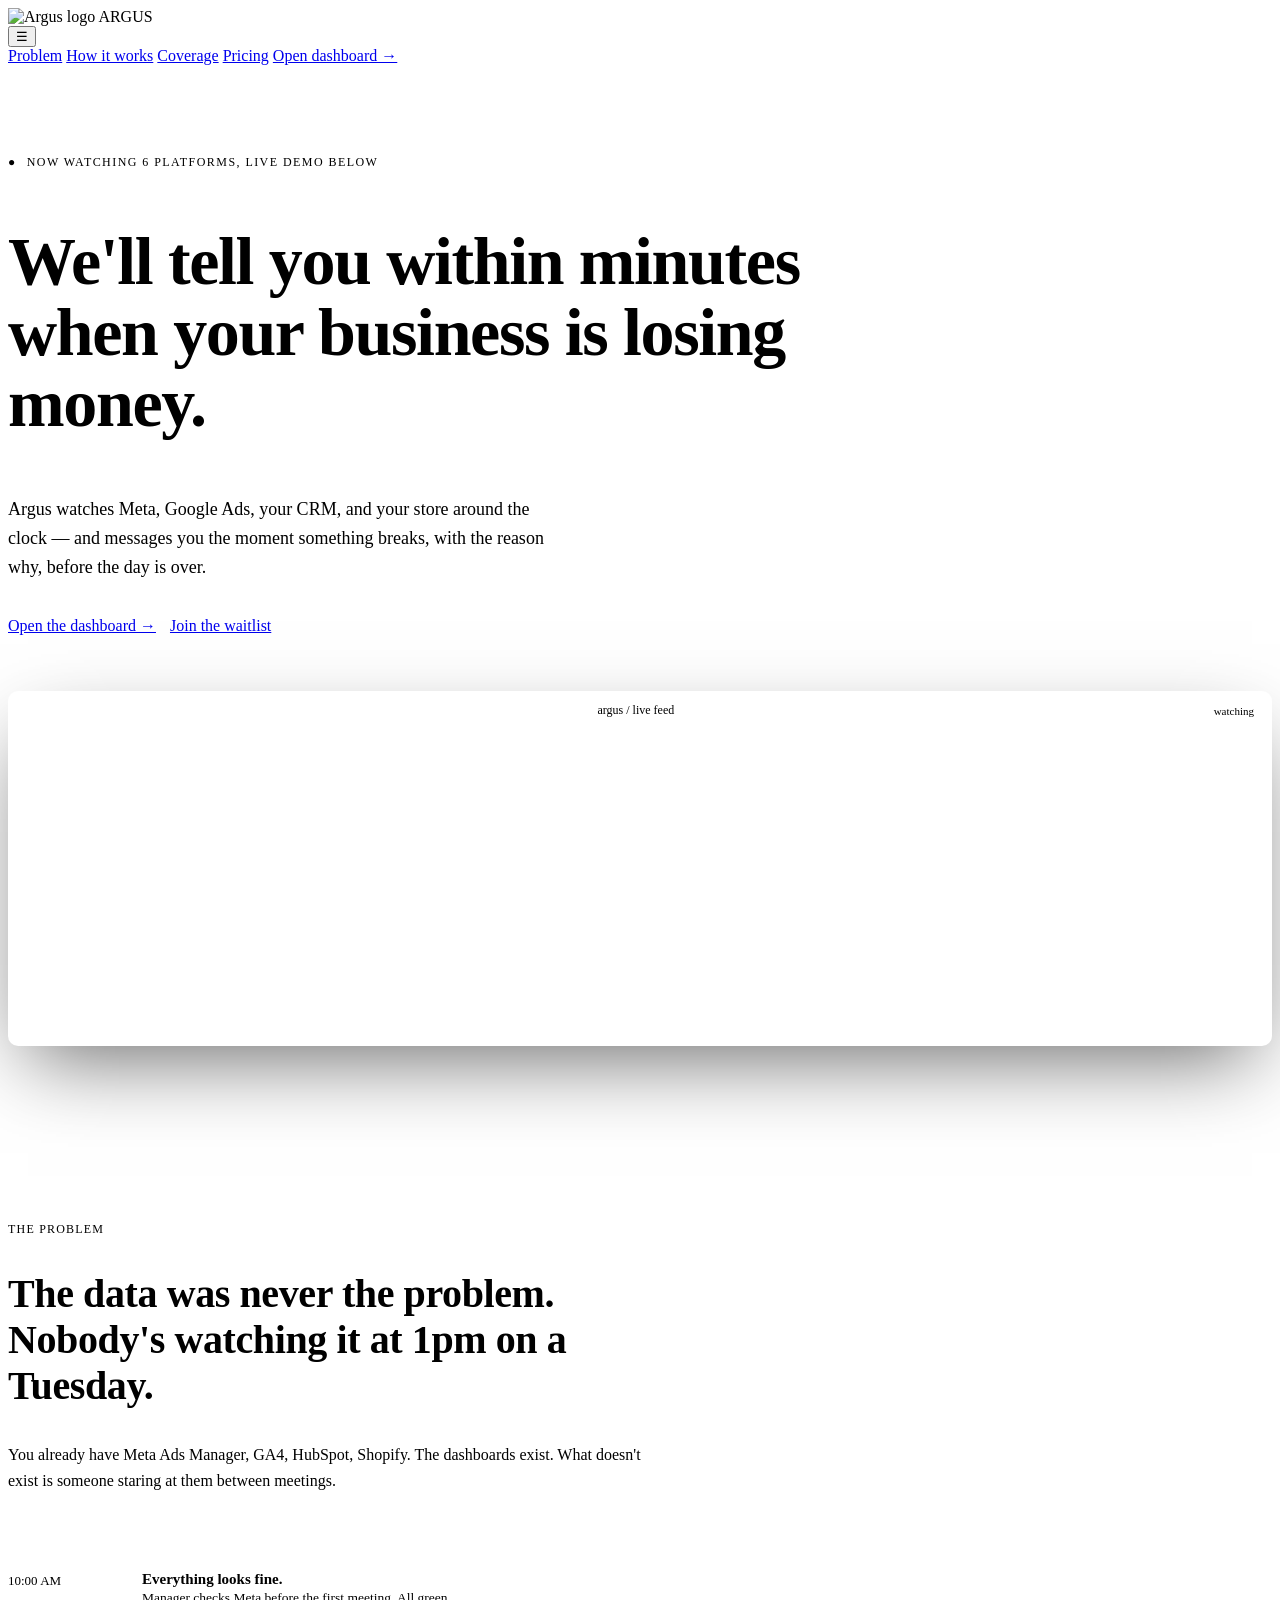
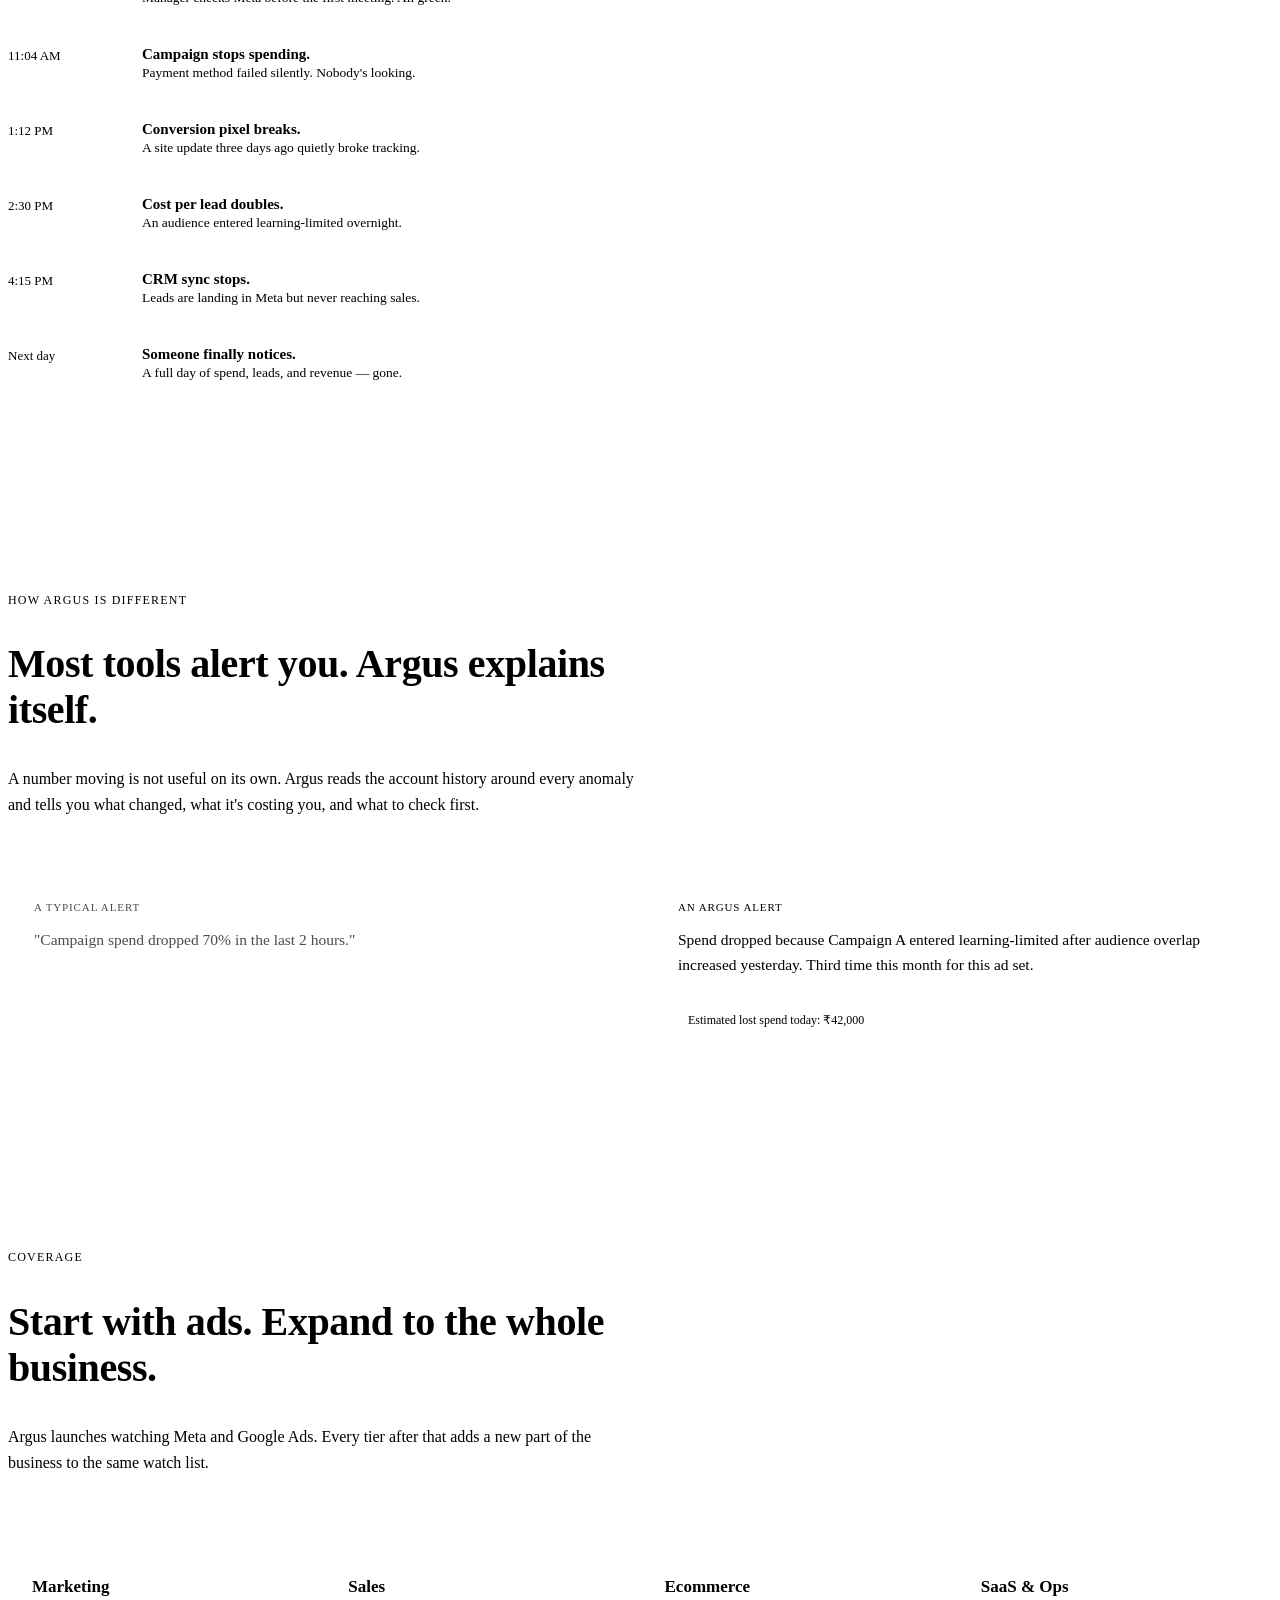
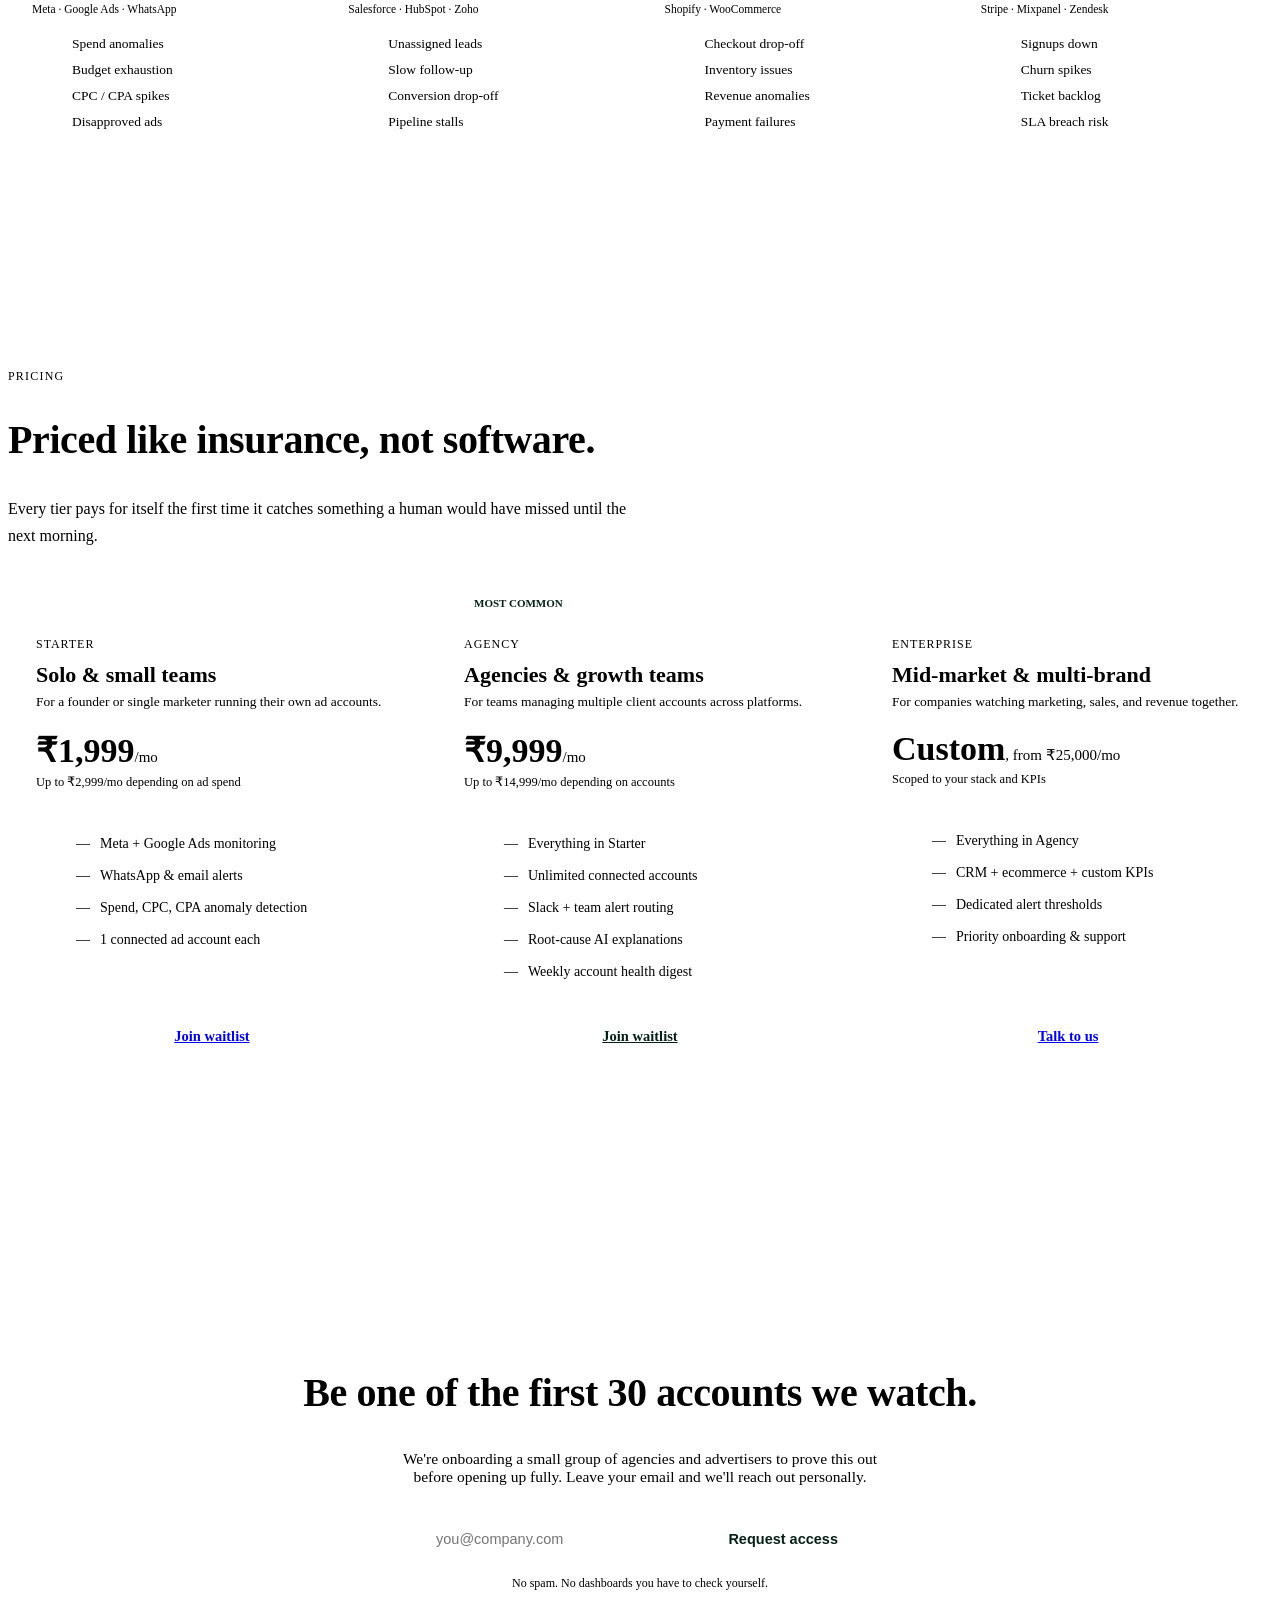
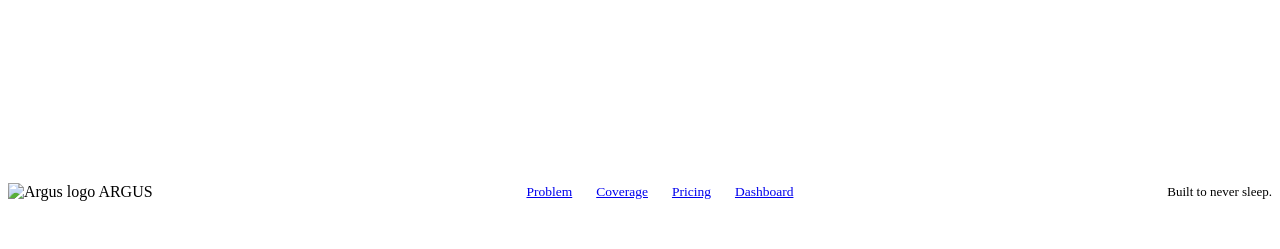
==== index.html @ 1a75c0b8 "Add files via upload" ====
<!DOCTYPE html>
<html lang="en">
<head>
<meta charset="UTF-8">
<meta name="viewport" content="width=device-width, initial-scale=1.0">
<title>Argus — Your business, watched 24/7</title>
<meta name="description" content="Argus watches your Meta, Google, CRM, and store data around the clock and tells you within minutes when something's wrong — and why.">
<link rel="icon" type="image/svg+xml" href="assets/logo.svg">
<link rel="preconnect" href="https://fonts.googleapis.com">
<link href="https://fonts.googleapis.com/css2?family=Space+Grotesk:wght@400;500;600;700&family=Inter:wght@400;500;600&family=JetBrains+Mono:wght@400;500;600&display=swap" rel="stylesheet">
<link rel="stylesheet" href="css/styles.css">
<style>
  .hero{padding:90px 0 80px;display:grid;grid-template-columns:1fr;gap:56px;}
  .eyebrow{font-family:var(--mono);font-size:12px;letter-spacing:.12em;text-transform:uppercase;color:var(--amber);display:flex;align-items:center;gap:10px;margin-bottom:22px;}
  .eyebrow::before{content:'●';color:var(--ok);animation:pulse 2s infinite;}
  h1{font-family:var(--display);font-weight:700;font-size:clamp(38px,5.4vw,68px);line-height:1.04;letter-spacing:-.02em;max-width:820px;}
  h1 .accent{color:var(--ok);}
  .hero-sub{font-size:18px;color:var(--muted);max-width:560px;margin-top:24px;line-height:1.6;}
  .hero-ctas{display:flex;gap:14px;margin-top:36px;flex-wrap:wrap;}
  .console{background:var(--panel);border:1px solid var(--hairline);border-radius:10px;overflow:hidden;box-shadow:0 30px 80px -20px rgba(0,0,0,.6);}
  .console-bar{display:flex;align-items:center;justify-content:space-between;padding:12px 18px;border-bottom:1px solid var(--hairline);background:var(--panel-2);}
  .console-dots{display:flex;gap:7px;}
  .console-dots span{width:10px;height:10px;border-radius:50%;background:var(--hairline);}
  .console-title{font-family:var(--mono);font-size:12px;color:var(--muted-2);}
  .console-status{font-family:var(--mono);font-size:11px;color:var(--ok);display:flex;align-items:center;gap:6px;}
  .console-status::before{content:'';width:6px;height:6px;border-radius:50%;background:var(--ok);animation:pulse 2s infinite;}
  #consoleBody{padding:18px;height:280px;overflow:hidden;}
  section{padding:96px 0;border-top:1px solid var(--hairline);}
  .section-head{max-width:640px;margin-bottom:56px;}
  .section-eyebrow{font-family:var(--mono);font-size:12px;letter-spacing:.1em;text-transform:uppercase;color:var(--muted-2);margin-bottom:14px;}
  h2{font-family:var(--display);font-weight:600;font-size:clamp(28px,3.6vw,40px);letter-spacing:-.01em;line-height:1.15;}
  .section-sub{color:var(--muted);font-size:16px;margin-top:16px;line-height:1.65;}
  .timeline{position:relative;}
  .timeline-rail{position:absolute;left:63px;top:8px;bottom:8px;width:1px;background:var(--hairline);}
  .t-row{display:grid;grid-template-columns:100px 26px 1fr;gap:0;align-items:start;padding:20px 0;}
  .t-time{font-family:var(--mono);font-size:13px;color:var(--muted-2);padding-top:2px;}
  .t-dot{width:11px;height:11px;border-radius:50%;background:var(--hairline);border:2px solid var(--bg);margin-top:4px;position:relative;z-index:1;}
  .t-row.bad .t-dot{background:var(--alert);box-shadow:0 0 0 4px var(--alert-dim);}
  .t-row.watch .t-dot{background:var(--ok);box-shadow:0 0 0 4px var(--ok-dim);}
  .t-text{font-size:15px;padding-left:8px;}
  .t-row.bad .t-text strong{color:var(--alert);}
  .t-row.watch .t-text strong{color:var(--ok);}
  .t-note{color:var(--muted);font-size:13.5px;margin-top:2px;}
  .why-grid{display:grid;grid-template-columns:1fr 1fr;gap:24px;}
  @media(max-width:800px){.why-grid{grid-template-columns:1fr;}}
  .why-card{background:var(--panel);border:1px solid var(--hairline);border-radius:10px;padding:26px;}
  .why-card .label{font-family:var(--mono);font-size:11px;letter-spacing:.08em;text-transform:uppercase;color:var(--muted-2);margin-bottom:14px;}
  .why-card.plain{opacity:.7;}
  .why-card.smart{border-color:rgba(61,220,151,.3);}
  .why-card.smart .label{color:var(--ok);}
  .why-card p{font-size:15.5px;line-height:1.6;}
  .impact-tag{display:inline-block;margin-top:16px;font-family:var(--mono);font-size:12px;color:var(--amber);background:var(--amber-dim);padding:4px 10px;border-radius:5px;}
  .coverage-grid{display:grid;grid-template-columns:repeat(4,1fr);gap:1px;background:var(--hairline);border:1px solid var(--hairline);border-radius:10px;overflow:hidden;}
  @media(max-width:900px){.coverage-grid{grid-template-columns:repeat(2,1fr);}}
  .cov-card{background:var(--bg);padding:28px 24px;}
  .cov-card h3{font-family:var(--display);font-size:17px;font-weight:600;margin-bottom:6px;}
  .cov-card .tools{font-family:var(--mono);font-size:11.5px;color:var(--muted-2);margin-bottom:16px;}
  .cov-card ul{list-style:none;font-size:13.5px;color:var(--muted);}
  .cov-card li{padding:5px 0;border-top:1px solid var(--hairline);}
  .cov-card li:first-child{border-top:none;}
  .pricing-grid{display:grid;grid-template-columns:repeat(3,1fr);gap:20px;}
  @media(max-width:900px){.pricing-grid{grid-template-columns:1fr;}}
  .price-card{background:var(--panel);border:1px solid var(--hairline);border-radius:12px;padding:32px 28px;display:flex;flex-direction:column;}
  .price-card.featured{border-color:var(--ok);position:relative;background:linear-gradient(180deg,rgba(61,220,151,.06),var(--panel) 40%);}
  .featured-tag{position:absolute;top:-12px;left:28px;background:var(--ok);color:#062018;font-family:var(--mono);font-size:11px;font-weight:600;padding:4px 10px;border-radius:5px;}
  .price-tier{font-family:var(--mono);font-size:12px;color:var(--muted-2);text-transform:uppercase;letter-spacing:.08em;margin-bottom:10px;}
  .price-name{font-family:var(--display);font-size:22px;font-weight:600;margin-bottom:6px;}
  .price-for{font-size:13.5px;color:var(--muted);margin-bottom:20px;}
  .price-amount{font-family:var(--display);font-size:34px;font-weight:700;margin-bottom:4px;}
  .price-amount span{font-size:15px;color:var(--muted);font-weight:400;}
  .price-range{font-size:12.5px;color:var(--muted-2);margin-bottom:24px;}
  .price-feat{list-style:none;font-size:14px;margin-bottom:28px;flex:1;}
  .price-feat li{padding:8px 0;border-top:1px solid var(--hairline);display:flex;gap:10px;}
  .price-feat li:first-child{border-top:none;}
  .price-feat li::before{content:'—';color:var(--ok);flex-shrink:0;}
  .price-btn{text-align:center;padding:12px;border-radius:7px;font-weight:600;font-size:14.5px;border:1px solid var(--hairline);transition:all .15s;}
  .price-card.featured .price-btn{background:var(--ok);color:#062018;border-color:var(--ok);}
  .waitlist{background:var(--panel);border:1px solid var(--hairline);border-radius:14px;padding:56px 48px;text-align:center;}
  @media(max-width:700px){.waitlist{padding:40px 24px;}}
  .waitlist p{color:var(--muted);font-size:15.5px;max-width:480px;margin:0 auto 32px;}
  .waitlist-form{display:flex;gap:10px;max-width:440px;margin:0 auto;flex-wrap:wrap;justify-content:center;}
  .waitlist-form input{flex:1;min-width:220px;background:var(--bg);border:1px solid var(--hairline);color:var(--text);padding:13px 16px;border-radius:7px;font-size:14.5px;}
  .waitlist-form input:focus{outline:none;border-color:var(--ok);}
  .waitlist-form button{background:var(--ok);color:#062018;font-weight:600;font-size:14.5px;border:none;padding:13px 22px;border-radius:7px;cursor:pointer;}
  .form-note{font-family:var(--mono);font-size:12px;color:var(--muted-2);margin-top:16px;}
  .form-success{display:none;color:var(--ok);font-family:var(--mono);font-size:14px;margin-top:20px;}
  footer{border-top:1px solid var(--hairline);padding:40px 0;}
  .footer-row{display:flex;justify-content:space-between;align-items:center;flex-wrap:wrap;gap:16px;}
  .footer-links{display:flex;gap:24px;font-size:13.5px;color:var(--muted-2);}
  @media(max-width:700px){.why-grid,.pricing-grid{grid-template-columns:1fr;}.t-row{grid-template-columns:78px 20px 1fr;}.timeline-rail{left:52px;}}
</style>
</head>
<body>
<div class="grid-bg"></div>

<header class="site-header">
  <nav class="site-nav">
    <div class="logo"><img src="assets/logo.svg" alt="Argus logo"> ARGUS</div>
    <button class="nav-toggle" id="navToggle" aria-label="Menu">☰</button>
    <div class="nav-links">
      <a href="#problem">Problem</a>
      <a href="#how">How it works</a>
      <a href="#coverage">Coverage</a>
      <a href="#pricing">Pricing</a>
      <a href="dashboard.html" class="nav-cta">Open dashboard →</a>
    </div>
  </nav>
</header>

<main class="wrap">
  <section class="hero" style="border-top:none;">
    <div>
      <div class="eyebrow">Now watching 6 platforms, live demo below</div>
      <h1>We'll tell you within minutes when your business is <span class="accent">losing money.</span></h1>
      <p class="hero-sub">Argus watches Meta, Google Ads, your CRM, and your store around the clock — and messages you the moment something breaks, with the reason why, before the day is over.</p>
      <div class="hero-ctas">
        <a href="dashboard.html" class="btn-primary">Open the dashboard →</a>
        <a href="#waitlist" class="btn-secondary">Join the waitlist</a>
      </div>
    </div>
    <div class="console">
      <div class="console-bar">
        <div class="console-dots"><span></span><span></span><span></span></div>
        <div class="console-title">argus / live feed</div>
        <div class="console-status">watching</div>
      </div>
      <div id="consoleBody"></div>
    </div>
  </section>

  <section id="problem">
    <div class="section-head">
      <div class="section-eyebrow">The problem</div>
      <h2>The data was never the problem. Nobody's watching it at 1pm on a Tuesday.</h2>
      <p class="section-sub">You already have Meta Ads Manager, GA4, HubSpot, Shopify. The dashboards exist. What doesn't exist is someone staring at them between meetings.</p>
    </div>
    <div class="timeline">
      <div class="timeline-rail"></div>
      <div class="t-row watch"><div class="t-time">10:00 AM</div><div class="t-dot"></div><div class="t-text"><strong>Everything looks fine.</strong><div class="t-note">Manager checks Meta before the first meeting. All green.</div></div></div>
      <div class="t-row bad"><div class="t-time">11:04 AM</div><div class="t-dot"></div><div class="t-text"><strong>Campaign stops spending.</strong><div class="t-note">Payment method failed silently. Nobody's looking.</div></div></div>
      <div class="t-row bad"><div class="t-time">1:12 PM</div><div class="t-dot"></div><div class="t-text"><strong>Conversion pixel breaks.</strong><div class="t-note">A site update three days ago quietly broke tracking.</div></div></div>
      <div class="t-row bad"><div class="t-time">2:30 PM</div><div class="t-dot"></div><div class="t-text"><strong>Cost per lead doubles.</strong><div class="t-note">An audience entered learning-limited overnight.</div></div></div>
      <div class="t-row bad"><div class="t-time">4:15 PM</div><div class="t-dot"></div><div class="t-text"><strong>CRM sync stops.</strong><div class="t-note">Leads are landing in Meta but never reaching sales.</div></div></div>
      <div class="t-row watch"><div class="t-time">Next day</div><div class="t-dot"></div><div class="t-text"><strong>Someone finally notices.</strong><div class="t-note">A full day of spend, leads, and revenue — gone.</div></div></div>
    </div>
  </section>

  <section id="how">
    <div class="section-head">
      <div class="section-eyebrow">How Argus is different</div>
      <h2>Most tools alert you. Argus explains itself.</h2>
      <p class="section-sub">A number moving is not useful on its own. Argus reads the account history around every anomaly and tells you what changed, what it's costing you, and what to check first.</p>
    </div>
    <div class="why-grid">
      <div class="why-card plain"><div class="label">A typical alert</div><p>"Campaign spend dropped 70% in the last 2 hours."</p></div>
      <div class="why-card smart"><div class="label">An Argus alert</div><p>Spend dropped because Campaign A entered learning-limited after audience overlap increased yesterday. Third time this month for this ad set.</p><span class="impact-tag">Estimated lost spend today: ₹42,000</span></div>
    </div>
  </section>

  <section id="coverage">
    <div class="section-head">
      <div class="section-eyebrow">Coverage</div>
      <h2>Start with ads. Expand to the whole business.</h2>
      <p class="section-sub">Argus launches watching Meta and Google Ads. Every tier after that adds a new part of the business to the same watch list.</p>
    </div>
    <div class="coverage-grid">
      <div class="cov-card"><h3>Marketing</h3><div class="tools">Meta · Google Ads · WhatsApp</div><ul><li>Spend anomalies</li><li>Budget exhaustion</li><li>CPC / CPA spikes</li><li>Disapproved ads</li></ul></div>
      <div class="cov-card"><h3>Sales</h3><div class="tools">Salesforce · HubSpot · Zoho</div><ul><li>Unassigned leads</li><li>Slow follow-up</li><li>Conversion drop-off</li><li>Pipeline stalls</li></ul></div>
      <div class="cov-card"><h3>Ecommerce</h3><div class="tools">Shopify · WooCommerce</div><ul><li>Checkout drop-off</li><li>Inventory issues</li><li>Revenue anomalies</li><li>Payment failures</li></ul></div>
      <div class="cov-card"><h3>SaaS &amp; Ops</h3><div class="tools">Stripe · Mixpanel · Zendesk</div><ul><li>Signups down</li><li>Churn spikes</li><li>Ticket backlog</li><li>SLA breach risk</li></ul></div>
    </div>
  </section>

  <section id="pricing">
    <div class="section-head">
      <div class="section-eyebrow">Pricing</div>
      <h2>Priced like insurance, not software.</h2>
      <p class="section-sub">Every tier pays for itself the first time it catches something a human would have missed until the next morning.</p>
    </div>
    <div class="pricing-grid">
      <div class="price-card">
        <div class="price-tier">Starter</div><div class="price-name">Solo &amp; small teams</div>
        <div class="price-for">For a founder or single marketer running their own ad accounts.</div>
        <div class="price-amount">₹1,999<span>/mo</span></div><div class="price-range">Up to ₹2,999/mo depending on ad spend</div>
        <ul class="price-feat"><li>Meta + Google Ads monitoring</li><li>WhatsApp &amp; email alerts</li><li>Spend, CPC, CPA anomaly detection</li><li>1 connected ad account each</li></ul>
        <a href="#waitlist" class="price-btn">Join waitlist</a>
      </div>
      <div class="price-card featured"><span class="featured-tag">MOST COMMON</span>
        <div class="price-tier">Agency</div><div class="price-name">Agencies &amp; growth teams</div>
        <div class="price-for">For teams managing multiple client accounts across platforms.</div>
        <div class="price-amount">₹9,999<span>/mo</span></div><div class="price-range">Up to ₹14,999/mo depending on accounts</div>
        <ul class="price-feat"><li>Everything in Starter</li><li>Unlimited connected accounts</li><li>Slack + team alert routing</li><li>Root-cause AI explanations</li><li>Weekly account health digest</li></ul>
        <a href="#waitlist" class="price-btn">Join waitlist</a>
      </div>
      <div class="price-card">
        <div class="price-tier">Enterprise</div><div class="price-name">Mid-market &amp; multi-brand</div>
        <div class="price-for">For companies watching marketing, sales, and revenue together.</div>
        <div class="price-amount">Custom<span>, from ₹25,000/mo</span></div><div class="price-range">Scoped to your stack and KPIs</div>
        <ul class="price-feat"><li>Everything in Agency</li><li>CRM + ecommerce + custom KPIs</li><li>Dedicated alert thresholds</li><li>Priority onboarding &amp; support</li></ul>
        <a href="#waitlist" class="price-btn">Talk to us</a>
      </div>
    </div>
  </section>

  <section id="waitlist">
    <div class="waitlist">
      <h2>Be one of the first 30 accounts we watch.</h2>
      <p>We're onboarding a small group of agencies and advertisers to prove this out before opening up fully. Leave your email and we'll reach out personally.</p>
      <form class="waitlist-form" id="waitlistForm">
        <input type="email" id="emailInput" placeholder="you@company.com" required>
        <button type="submit">Request access</button>
      </form>
      <div class="form-success" id="formSuccess">✓ You're on the list — we'll be in touch shortly.</div>
      <div class="form-note">No spam. No dashboards you have to check yourself.</div>
    </div>
  </section>
</main>

<footer>
  <div class="wrap footer-row">
    <div class="logo"><img src="assets/logo.svg" alt="Argus logo"> ARGUS</div>
    <div class="footer-links"><a href="#problem">Problem</a><a href="#coverage">Coverage</a><a href="#pricing">Pricing</a><a href="dashboard.html">Dashboard</a></div>
    <div style="font-size:13px;color:var(--muted-2);font-family:var(--mono);">Built to never sleep.</div>
  </div>
</footer>

<script src="js/site.js"></script>
</body>
</html>
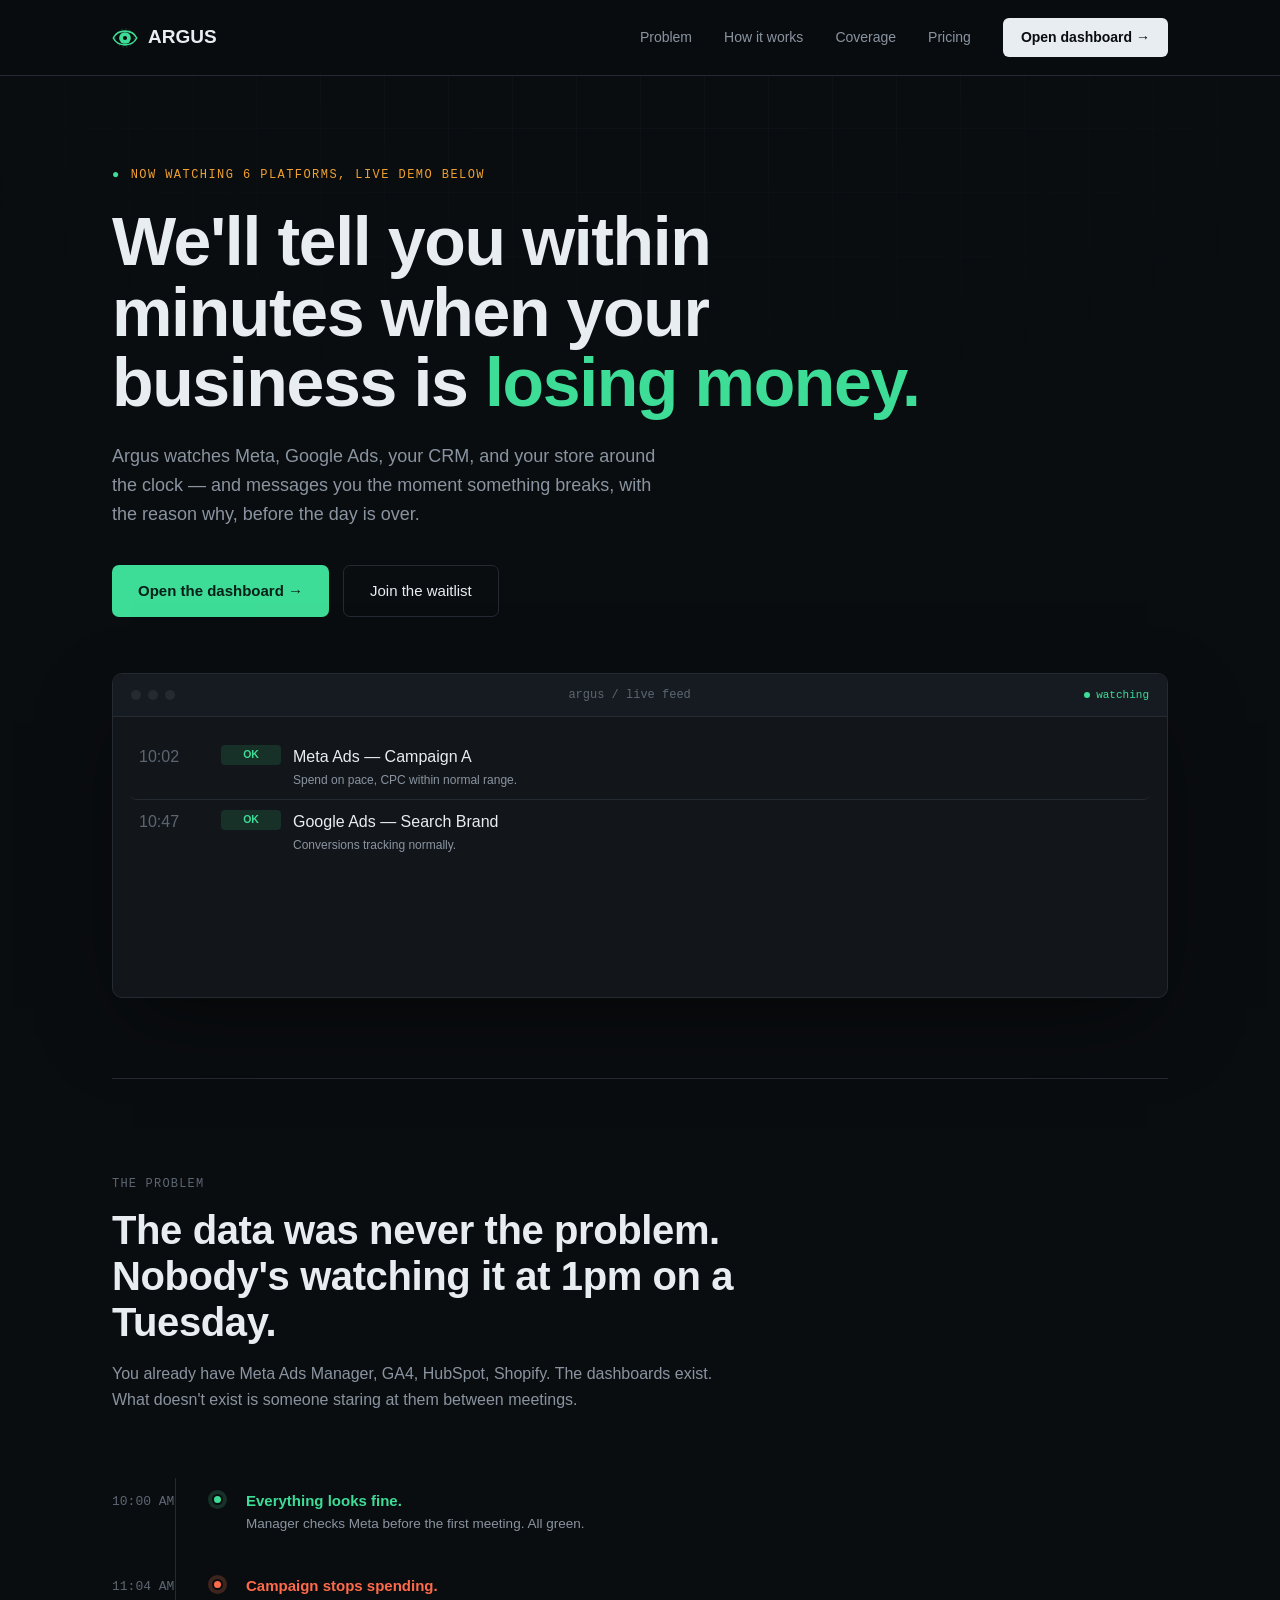
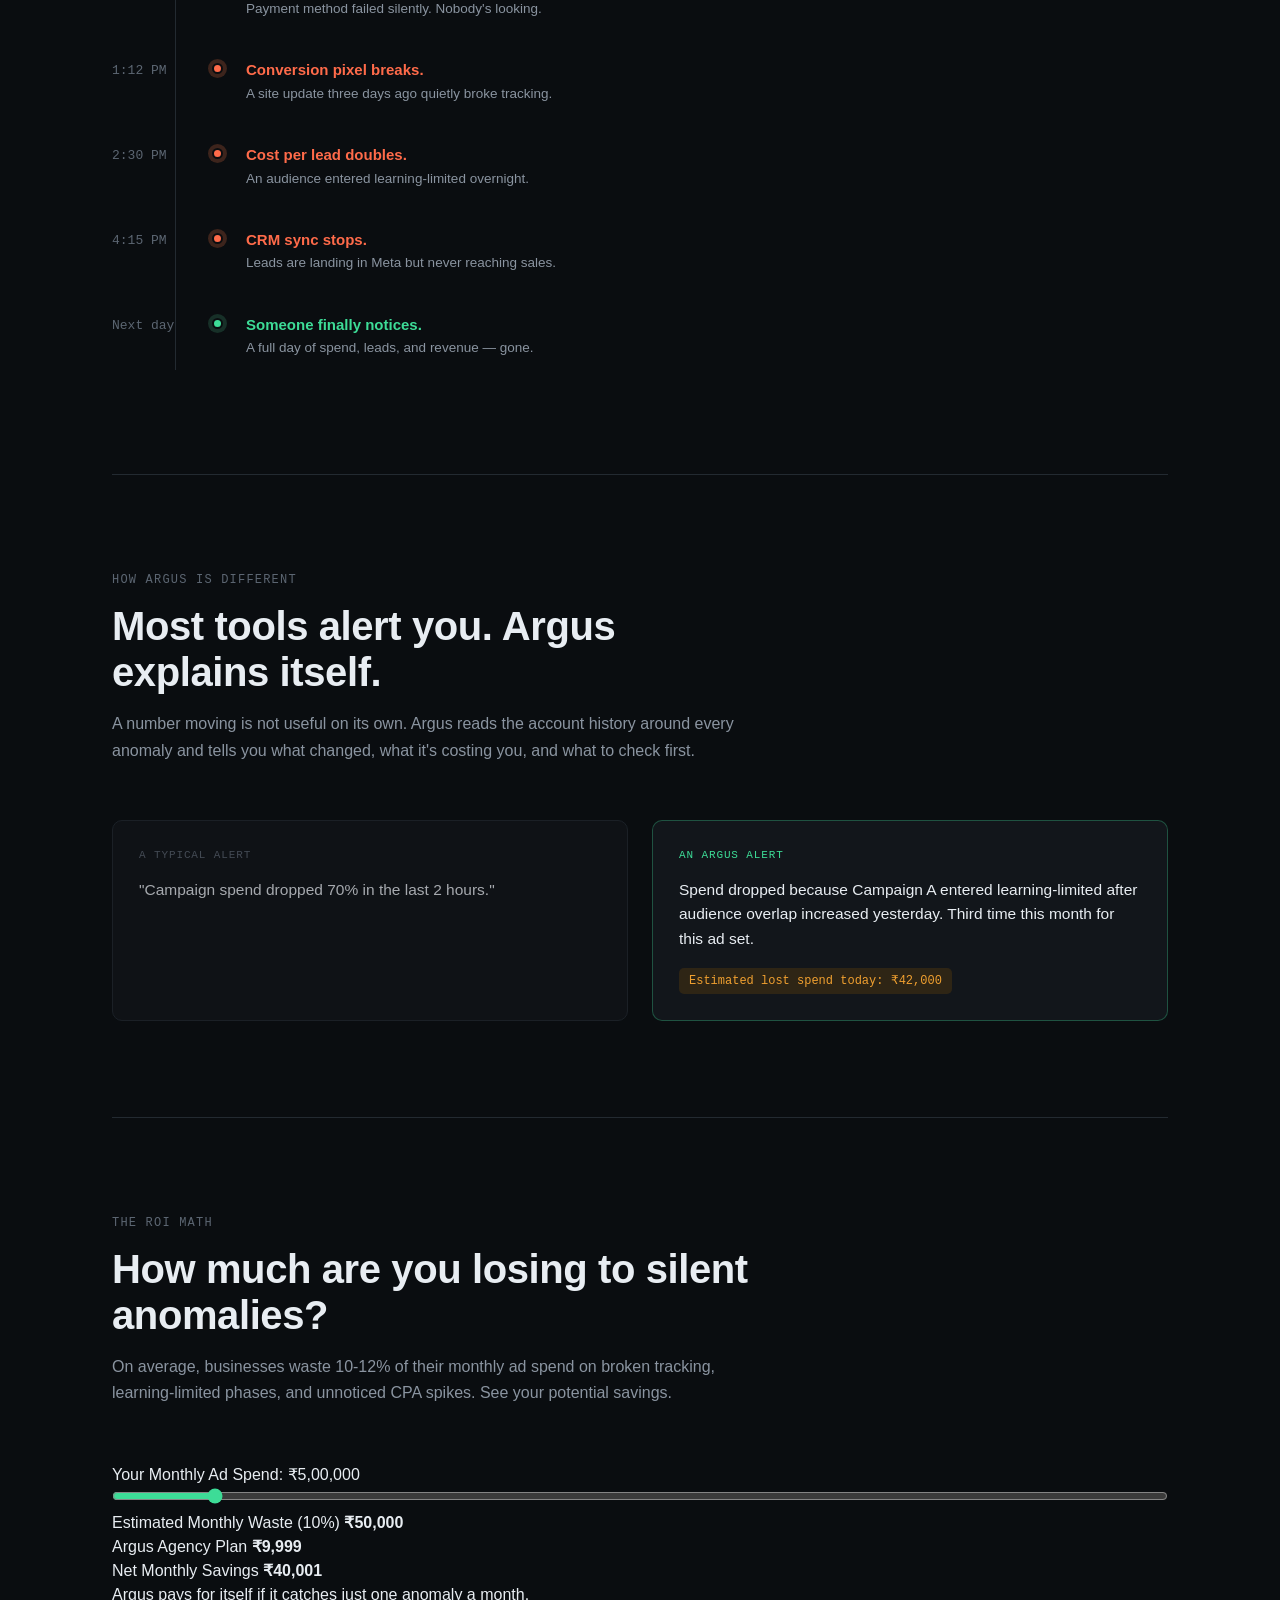
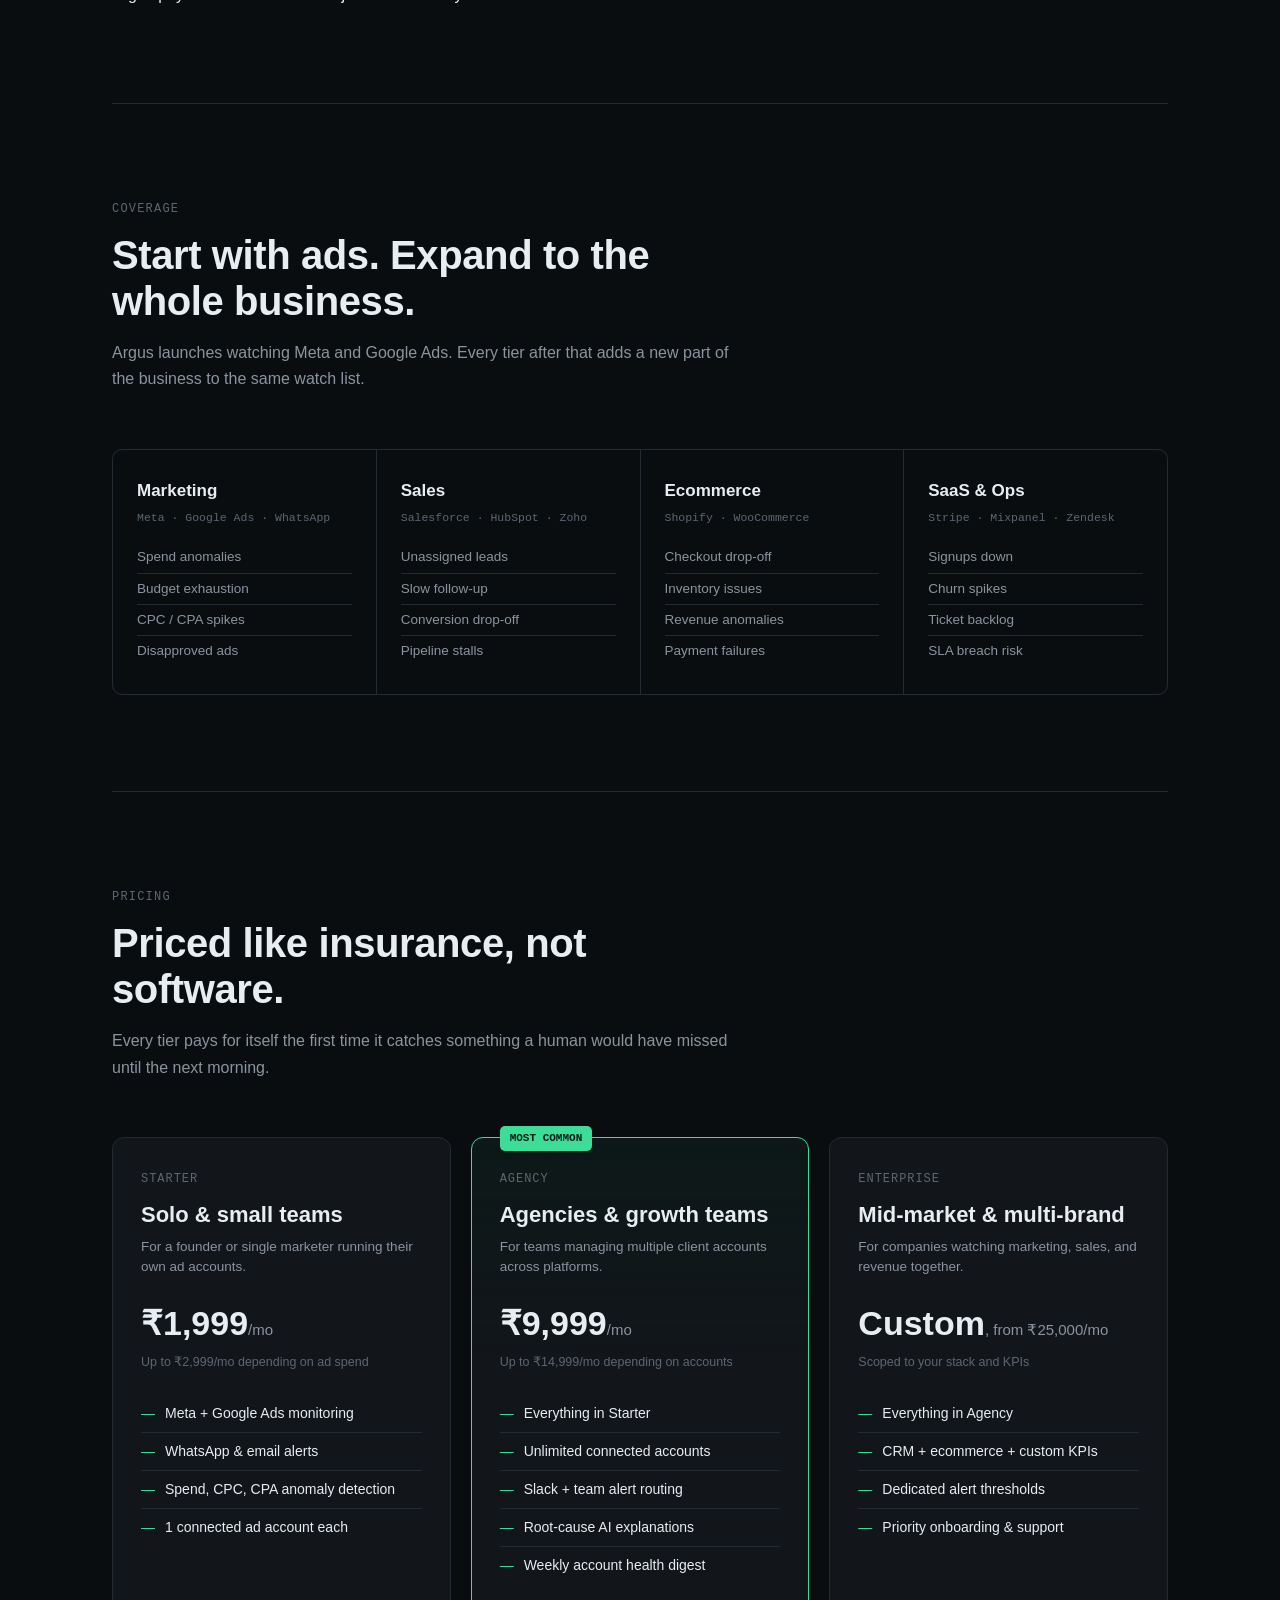
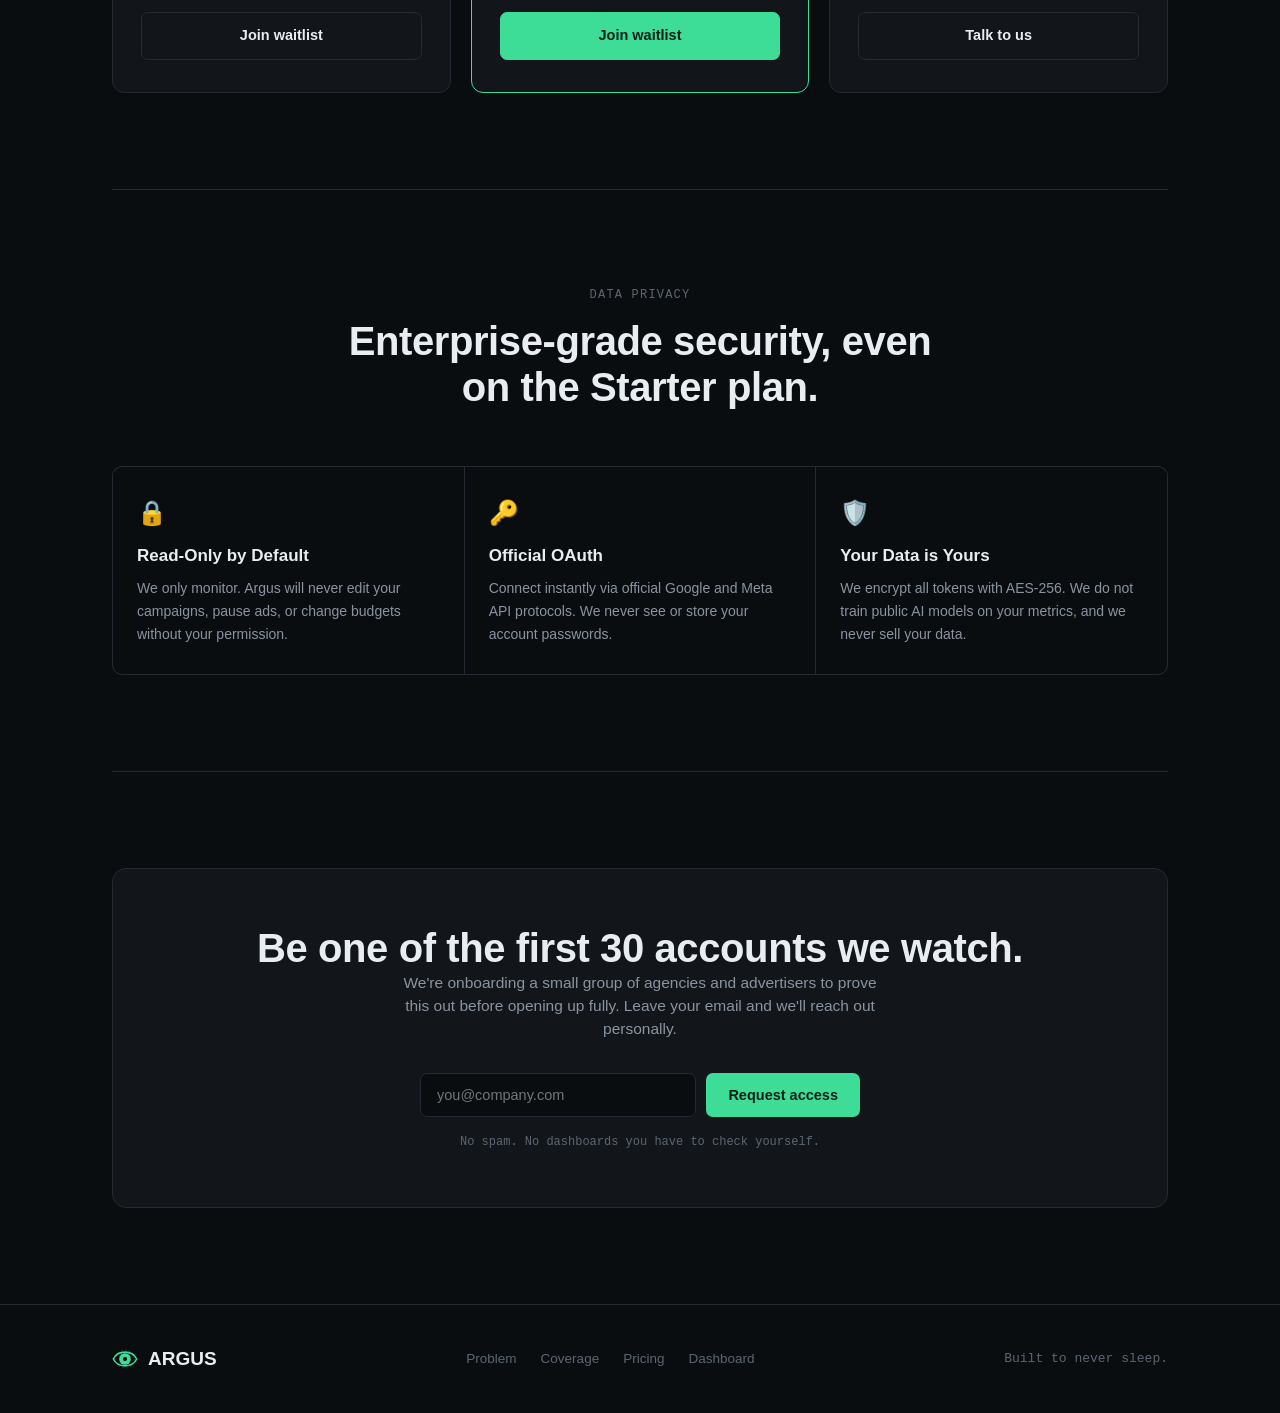
==== commit dea1aa14: "Update index.html" ====
--- a/index.html
+++ b/index.html
@@ -156,7 +156,34 @@
       <div class="why-card smart"><div class="label">An Argus alert</div><p>Spend dropped because Campaign A entered learning-limited after audience overlap increased yesterday. Third time this month for this ad set.</p><span class="impact-tag">Estimated lost spend today: ₹42,000</span></div>
     </div>
   </section>
-
+<!-- ADDED: ROI Calculator -->
+  <section id="calculator">
+    <div class="section-head">
+      <div class="section-eyebrow">The ROI Math</div>
+      <h2>How much are you losing to silent anomalies?</h2>
+      <p class="section-sub">On average, businesses waste 10-12% of their monthly ad spend on broken tracking, learning-limited phases, and unnoticed CPA spikes. See your potential savings.</p>
+    </div>
+    <div class="calc-box">
+      <label for="spend-slider">Your Monthly Ad Spend: <span id="spend-value" class="accent">₹5,00,000</span></label>
+      <input type="range" id="spend-slider" min="50000" max="5000000" step="50000" value="500000">
+      
+      <div class="calc-results">
+        <div class="calc-row">
+          <span>Estimated Monthly Waste (10%)</span>
+          <strong id="waste-value" class="alert-text">₹50,000</strong>
+        </div>
+        <div class="calc-row">
+          <span>Argus Agency Plan</span>
+          <strong>₹9,999</strong>
+        </div>
+        <div class="calc-row total">
+          <span>Net Monthly Savings</span>
+          <strong id="savings-value" class="ok-text">₹40,001</strong>
+        </div>
+      </div>
+      <p class="calc-note">Argus pays for itself if it catches just one anomaly a month.</p>
+    </div>
+  </section>
   <section id="coverage">
     <div class="section-head">
       <div class="section-eyebrow">Coverage</div>
@@ -201,7 +228,30 @@
       </div>
     </div>
   </section>
-
+<!-- ADDED: Security & Trust -->
+  <section id="security">
+    <div class="section-head" style="margin: 0 auto 56px; text-align: center;">
+      <div class="section-eyebrow" style="justify-content: center;">Data Privacy</div>
+      <h2>Enterprise-grade security, even on the Starter plan.</h2>
+    </div>
+    <div class="coverage-grid" style="grid-template-columns: repeat(3, 1fr);">
+      <div class="cov-card">
+        <h3 style="font-size: 24px; margin-bottom: 12px;">🔒</h3>
+        <h3>Read-Only by Default</h3>
+        <p class="section-sub" style="font-size: 14px; margin-top: 8px;">We only monitor. Argus will never edit your campaigns, pause ads, or change budgets without your permission.</p>
+      </div>
+      <div class="cov-card">
+        <h3 style="font-size: 24px; margin-bottom: 12px;">🔑</h3>
+        <h3>Official OAuth</h3>
+        <p class="section-sub" style="font-size: 14px; margin-top: 8px;">Connect instantly via official Google and Meta API protocols. We never see or store your account passwords.</p>
+      </div>
+      <div class="cov-card">
+        <h3 style="font-size: 24px; margin-bottom: 12px;">🛡️</h3>
+        <h3>Your Data is Yours</h3>
+        <p class="section-sub" style="font-size: 14px; margin-top: 8px;">We encrypt all tokens with AES-256. We do not train public AI models on your metrics, and we never sell your data.</p>
+      </div>
+    </div>
+  </section>
   <section id="waitlist">
     <div class="waitlist">
       <h2>Be one of the first 30 accounts we watch.</h2>
--- a/css/styles.css
+++ b/css/styles.css
@@ -0,0 +1,198 @@
+:root{
+  --bg:#0a0d10;
+  --panel:#12161b;
+  --panel-2:#161b21;
+  --hairline:#232a31;
+  --text:#e8edf2;
+  --muted:#8a94a0;
+  --muted-2:#5c6672;
+  --alert:#ff6b4a;
+  --alert-dim:#3d241c;
+  --ok:#3ddc97;
+  --ok-dim:#173028;
+  --amber:#f0a030;
+  --amber-dim:#2e2515;
+  --display:'Space Grotesk',sans-serif;
+  --body:'Inter',sans-serif;
+  --mono:'JetBrains Mono',monospace;
+}
+*{margin:0;padding:0;box-sizing:border-box;}
+html{scroll-behavior:smooth;}
+body{
+  background:var(--bg);color:var(--text);font-family:var(--body);
+  line-height:1.5;-webkit-font-smoothing:antialiased;
+}
+a{color:inherit;text-decoration:none;}
+img{display:block;max-width:100%;}
+button,input,select{font-family:inherit;}
+::selection{background:var(--alert);color:#0a0d10;}
+.wrap{max-width:1120px;margin:0 auto;padding:0 32px;}
+
+/* ---------- LOGO ---------- */
+.logo{display:flex;align-items:center;gap:10px;font-family:var(--display);font-weight:700;font-size:19px;}
+.logo img{width:26px;height:26px;}
+.logo-eye{width:16px;height:16px;border-radius:50%;background:var(--ok);box-shadow:0 0 0 3px var(--ok-dim),0 0 14px var(--ok);animation:blink 4s ease-in-out infinite;}
+@keyframes blink{0%,92%,100%{background:var(--ok);box-shadow:0 0 0 3px var(--ok-dim),0 0 14px var(--ok);}95%{background:var(--alert);box-shadow:0 0 0 3px var(--alert-dim),0 0 14px var(--alert);}}
+@keyframes pulse{0%,100%{opacity:1;}50%{opacity:0.3;}}
+
+/* ---------- MARKETING NAV / SHARED HEADER ---------- */
+header.site-header{position:sticky;top:0;z-index:50;background:rgba(10,13,16,0.85);backdrop-filter:blur(10px);border-bottom:1px solid var(--hairline);}
+nav.site-nav{display:flex;align-items:center;justify-content:space-between;padding:18px 32px;max-width:1120px;margin:0 auto;}
+.nav-links{display:flex;gap:32px;align-items:center;}
+.nav-links a{font-size:14px;color:var(--muted);transition:color 0.2s;}
+.nav-links a:hover{color:var(--text);}
+.nav-cta{font-size:14px;font-weight:600;color:var(--bg)!important;background:var(--text);padding:9px 18px;border-radius:6px;transition:transform 0.15s,background 0.15s;}
+.nav-cta:hover{background:var(--ok);transform:translateY(-1px);}
+
+/* ---------- BUTTONS ---------- */
+.btn-primary{background:var(--ok);color:#062018;font-weight:600;font-size:15px;padding:14px 26px;border-radius:7px;display:inline-flex;align-items:center;gap:8px;border:none;cursor:pointer;transition:transform 0.15s,box-shadow 0.15s;}
+.btn-primary:hover{transform:translateY(-2px);box-shadow:0 8px 24px rgba(61,220,151,0.25);}
+.btn-secondary{border:1px solid var(--hairline);color:var(--text);font-weight:500;font-size:15px;padding:14px 26px;border-radius:7px;background:transparent;cursor:pointer;transition:border-color 0.15s,background 0.15s;}
+.btn-secondary:hover{border-color:var(--muted-2);background:var(--panel);}
+.btn-sm{font-size:13px;padding:8px 14px;border-radius:6px;font-weight:600;cursor:pointer;border:1px solid var(--hairline);background:var(--panel-2);color:var(--text);transition:all .15s;}
+.btn-sm:hover{border-color:var(--muted-2);}
+.btn-sm.ok{background:var(--ok);color:#062018;border-color:var(--ok);}
+
+/* ---------- GRID BG ---------- */
+.grid-bg{position:fixed;inset:0;z-index:-1;background-image:linear-gradient(var(--hairline) 1px,transparent 1px),linear-gradient(90deg,var(--hairline) 1px,transparent 1px);background-size:64px 64px;opacity:0.2;mask-image:radial-gradient(ellipse 80% 60% at 50% 0%,black 20%,transparent 75%);}
+
+/* ================= DASHBOARD SHELL ================= */
+.app-shell{display:grid;grid-template-columns:250px 1fr;min-height:100vh;}
+.sidebar{background:var(--panel);border-right:1px solid var(--hairline);padding:22px 16px;display:flex;flex-direction:column;position:sticky;top:0;height:100vh;}
+.sidebar .logo{padding:0 8px 26px;border-bottom:1px solid var(--hairline);margin-bottom:18px;}
+.side-nav{list-style:none;display:flex;flex-direction:column;gap:2px;flex:1;}
+.side-nav a{display:flex;align-items:center;gap:11px;padding:10px 12px;border-radius:7px;font-size:14px;color:var(--muted);transition:all .15s;}
+.side-nav a:hover{background:var(--panel-2);color:var(--text);}
+.side-nav a.active{background:var(--ok-dim);color:var(--ok);font-weight:600;}
+.side-nav .icon{width:16px;height:16px;flex-shrink:0;}
+.side-foot{padding:14px 8px 0;border-top:1px solid var(--hairline);font-family:var(--mono);font-size:11px;color:var(--muted-2);}
+
+.main-col{display:flex;flex-direction:column;min-width:0;}
+.topbar{display:flex;align-items:center;justify-content:space-between;padding:18px 32px;border-bottom:1px solid var(--hairline);gap:20px;flex-wrap:wrap;}
+.topbar h1{font-family:var(--display);font-size:22px;font-weight:600;}
+.topbar-controls{display:flex;gap:12px;align-items:center;flex-wrap:wrap;}
+
+.dropdown{position:relative;}
+.dropdown-btn{display:flex;align-items:center;gap:8px;background:var(--panel-2);border:1px solid var(--hairline);color:var(--text);font-size:13.5px;padding:9px 14px;border-radius:7px;cursor:pointer;transition:border-color .15s;}
+.dropdown-btn:hover{border-color:var(--muted-2);}
+.dropdown-btn .caret{font-size:10px;color:var(--muted-2);transition:transform .15s;}
+.dropdown.open .dropdown-btn .caret{transform:rotate(180deg);}
+.dropdown-menu{position:absolute;right:0;top:calc(100% + 8px);background:var(--panel);border:1px solid var(--hairline);border-radius:9px;min-width:210px;padding:6px;display:none;z-index:40;box-shadow:0 20px 50px -12px rgba(0,0,0,0.6);}
+.dropdown.open .dropdown-menu{display:block;}
+.dropdown-item{display:flex;align-items:center;gap:10px;padding:9px 10px;border-radius:6px;font-size:13.5px;cursor:pointer;transition:background .15s;}
+.dropdown-item:hover{background:var(--panel-2);}
+.dropdown-item .dot{width:7px;height:7px;border-radius:50%;flex-shrink:0;}
+.dropdown-item .dot.ok{background:var(--ok);}
+.dropdown-item .dot.off{background:var(--muted-2);}
+.dropdown-check{margin-left:auto;color:var(--ok);font-size:12px;opacity:0;}
+.dropdown-item.selected .dropdown-check{opacity:1;}
+
+.content{padding:28px 32px 60px;flex:1;}
+.tab-panel{display:none;}
+.tab-panel.active{display:block;}
+
+/* KPI cards */
+.kpi-grid{display:grid;grid-template-columns:repeat(4,1fr);gap:16px;margin-bottom:28px;}
+@media(max-width:900px){.kpi-grid{grid-template-columns:repeat(2,1fr);}}
+.kpi-card{background:var(--panel);border:1px solid var(--hairline);border-radius:10px;padding:20px;}
+.kpi-label{font-family:var(--mono);font-size:11.5px;text-transform:uppercase;letter-spacing:.06em;color:var(--muted-2);margin-bottom:10px;}
+.kpi-val{font-family:var(--display);font-size:28px;font-weight:700;}
+.kpi-delta{font-size:12.5px;margin-top:6px;font-family:var(--mono);}
+.kpi-delta.up{color:var(--ok);}
+.kpi-delta.down{color:var(--alert);}
+
+/* Panels */
+.panel{background:var(--panel);border:1px solid var(--hairline);border-radius:10px;padding:22px;margin-bottom:24px;}
+.panel-head{display:flex;align-items:center;justify-content:space-between;margin-bottom:18px;flex-wrap:wrap;gap:10px;}
+.panel-head h2{font-family:var(--display);font-size:16px;font-weight:600;}
+.panel-sub{color:var(--muted);font-size:13px;}
+.sample-tag{font-family:var(--mono);font-size:10.5px;color:var(--amber);background:var(--amber-dim);padding:3px 8px;border-radius:5px;letter-spacing:.03em;}
+
+.chart-box{height:220px;}
+
+/* Console / alert feed reused */
+.console-body{font-family:var(--mono);font-size:13px;display:flex;flex-direction:column;gap:2px;max-height:360px;overflow-y:auto;}
+.log-line{display:grid;grid-template-columns:64px 68px 1fr 90px;gap:12px;padding:10px 8px;border-radius:5px;align-items:start;border-bottom:1px solid var(--hairline);}
+.log-line:last-child{border-bottom:none;}
+.log-line:hover{background:rgba(255,255,255,0.02);}
+.log-time{color:var(--muted-2);}
+.log-tag{font-weight:600;font-size:10.5px;padding:2px 6px;border-radius:4px;height:fit-content;text-align:center;}
+.log-tag.alert{color:var(--alert);background:var(--alert-dim);}
+.log-tag.ok{color:var(--ok);background:var(--ok-dim);}
+.log-tag.info{color:var(--amber);background:var(--amber-dim);}
+.log-msg{color:var(--text);}
+.log-msg .why{color:var(--muted);display:block;font-size:12px;margin-top:2px;}
+.log-plat{color:var(--muted-2);font-size:11.5px;text-align:right;}
+.log-actions{grid-column:1/-1;margin-top:8px;display:flex;gap:8px;}
+
+/* Filters row */
+.filters-row{display:flex;gap:10px;flex-wrap:wrap;margin-bottom:18px;}
+.filter-input{background:var(--panel-2);border:1px solid var(--hairline);color:var(--text);padding:9px 12px;border-radius:7px;font-size:13.5px;}
+.filter-input:focus{outline:none;border-color:var(--ok);}
+
+/* Integrations grid */
+.integrations-grid{display:grid;grid-template-columns:repeat(3,1fr);gap:16px;}
+@media(max-width:900px){.integrations-grid{grid-template-columns:1fr 1fr;}}
+@media(max-width:600px){.integrations-grid{grid-template-columns:1fr;}}
+.integ-card{background:var(--panel);border:1px solid var(--hairline);border-radius:10px;padding:20px;display:flex;flex-direction:column;gap:12px;}
+.integ-top{display:flex;align-items:center;gap:12px;}
+.integ-icon{width:38px;height:38px;border-radius:9px;display:flex;align-items:center;justify-content:center;font-family:var(--display);font-weight:700;font-size:15px;flex-shrink:0;}
+.integ-name{font-weight:600;font-size:14.5px;}
+.integ-cat{font-size:12px;color:var(--muted-2);}
+.integ-status{font-family:var(--mono);font-size:11.5px;display:flex;align-items:center;gap:6px;color:var(--muted);}
+.integ-status .dot{width:7px;height:7px;border-radius:50%;background:var(--muted-2);}
+.integ-status.connected{color:var(--ok);}
+.integ-status.connected .dot{background:var(--ok);box-shadow:0 0 8px var(--ok);}
+
+/* Toggle switch */
+.toggle-row{display:flex;align-items:center;justify-content:space-between;padding:14px 0;border-top:1px solid var(--hairline);}
+.toggle-row:first-child{border-top:none;}
+.toggle-label{font-size:14px;}
+.toggle-sub{font-size:12.5px;color:var(--muted);margin-top:2px;}
+.switch{position:relative;width:42px;height:24px;flex-shrink:0;}
+.switch input{opacity:0;width:0;height:0;}
+.slider{position:absolute;inset:0;background:var(--panel-2);border:1px solid var(--hairline);border-radius:24px;cursor:pointer;transition:.2s;}
+.slider::before{content:'';position:absolute;width:16px;height:16px;left:3px;top:3px;background:var(--muted);border-radius:50%;transition:.2s;}
+.switch input:checked + .slider{background:var(--ok-dim);border-color:var(--ok);}
+.switch input:checked + .slider::before{transform:translateX(18px);background:var(--ok);}
+
+/* Slider range */
+.range-row{padding:14px 0;border-top:1px solid var(--hairline);}
+.range-row:first-child{border-top:none;}
+.range-row label{font-size:14px;display:flex;justify-content:space-between;margin-bottom:10px;}
+.range-row label span{font-family:var(--mono);color:var(--ok);font-weight:600;}
+input[type=range]{width:100%;accent-color:var(--ok);}
+
+/* Modal */
+.modal-overlay{position:fixed;inset:0;background:rgba(5,7,9,0.7);backdrop-filter:blur(3px);display:none;align-items:center;justify-content:center;z-index:100;padding:20px;}
+.modal-overlay.open{display:flex;}
+.modal{background:var(--panel);border:1px solid var(--hairline);border-radius:12px;padding:28px;max-width:420px;width:100%;}
+.modal h3{font-family:var(--display);font-size:18px;font-weight:600;margin-bottom:10px;}
+.modal p{font-size:13.5px;color:var(--muted);margin-bottom:18px;line-height:1.55;}
+.modal input{width:100%;background:var(--bg);border:1px solid var(--hairline);color:var(--text);padding:11px 14px;border-radius:7px;font-size:14px;margin-bottom:14px;}
+.modal input:focus{outline:none;border-color:var(--ok);}
+.modal-actions{display:flex;gap:10px;justify-content:flex-end;}
+.modal-close{position:absolute;}
+
+.toast{position:fixed;bottom:24px;right:24px;background:var(--panel);border:1px solid var(--ok);color:var(--ok);font-family:var(--mono);font-size:13px;padding:12px 18px;border-radius:8px;z-index:200;opacity:0;transform:translateY(10px);transition:all .25s;pointer-events:none;}
+.toast.show{opacity:1;transform:translateY(0);}
+
+.nav-toggle{display:none;background:none;border:1px solid var(--hairline);color:var(--text);font-size:18px;border-radius:6px;padding:7px 10px;cursor:pointer;}
+@media(max-width:760px){
+  .site-nav .nav-links{display:none;position:absolute;top:64px;left:0;right:0;background:var(--panel);border-bottom:1px solid var(--hairline);flex-direction:column;padding:16px 32px;gap:16px;align-items:flex-start;}
+  .site-nav .nav-links.mobile-open{display:flex;}
+  .nav-toggle{display:block;}
+}
+
+.mobile-topbar{display:none;}
+@media(max-width:860px){
+  .app-shell{grid-template-columns:1fr;}
+  .sidebar{position:fixed;left:-260px;top:0;width:250px;z-index:60;transition:left .2s;box-shadow:0 0 40px rgba(0,0,0,0.5);}
+  .sidebar.open{left:0;}
+  .mobile-topbar{display:flex;align-items:center;justify-content:space-between;padding:16px 20px;border-bottom:1px solid var(--hairline);background:var(--panel);}
+  .mobile-topbar button{background:none;border:1px solid var(--hairline);color:var(--text);border-radius:6px;padding:8px 10px;}
+  .kpi-grid{grid-template-columns:1fr 1fr;}
+  .log-line{grid-template-columns:56px 1fr;}
+  .log-plat, .log-tag{display:none;}
+}
+@media (prefers-reduced-motion: reduce){*{animation-duration:.001ms!important;animation-iteration-count:1!important;}html{scroll-behavior:auto;}}
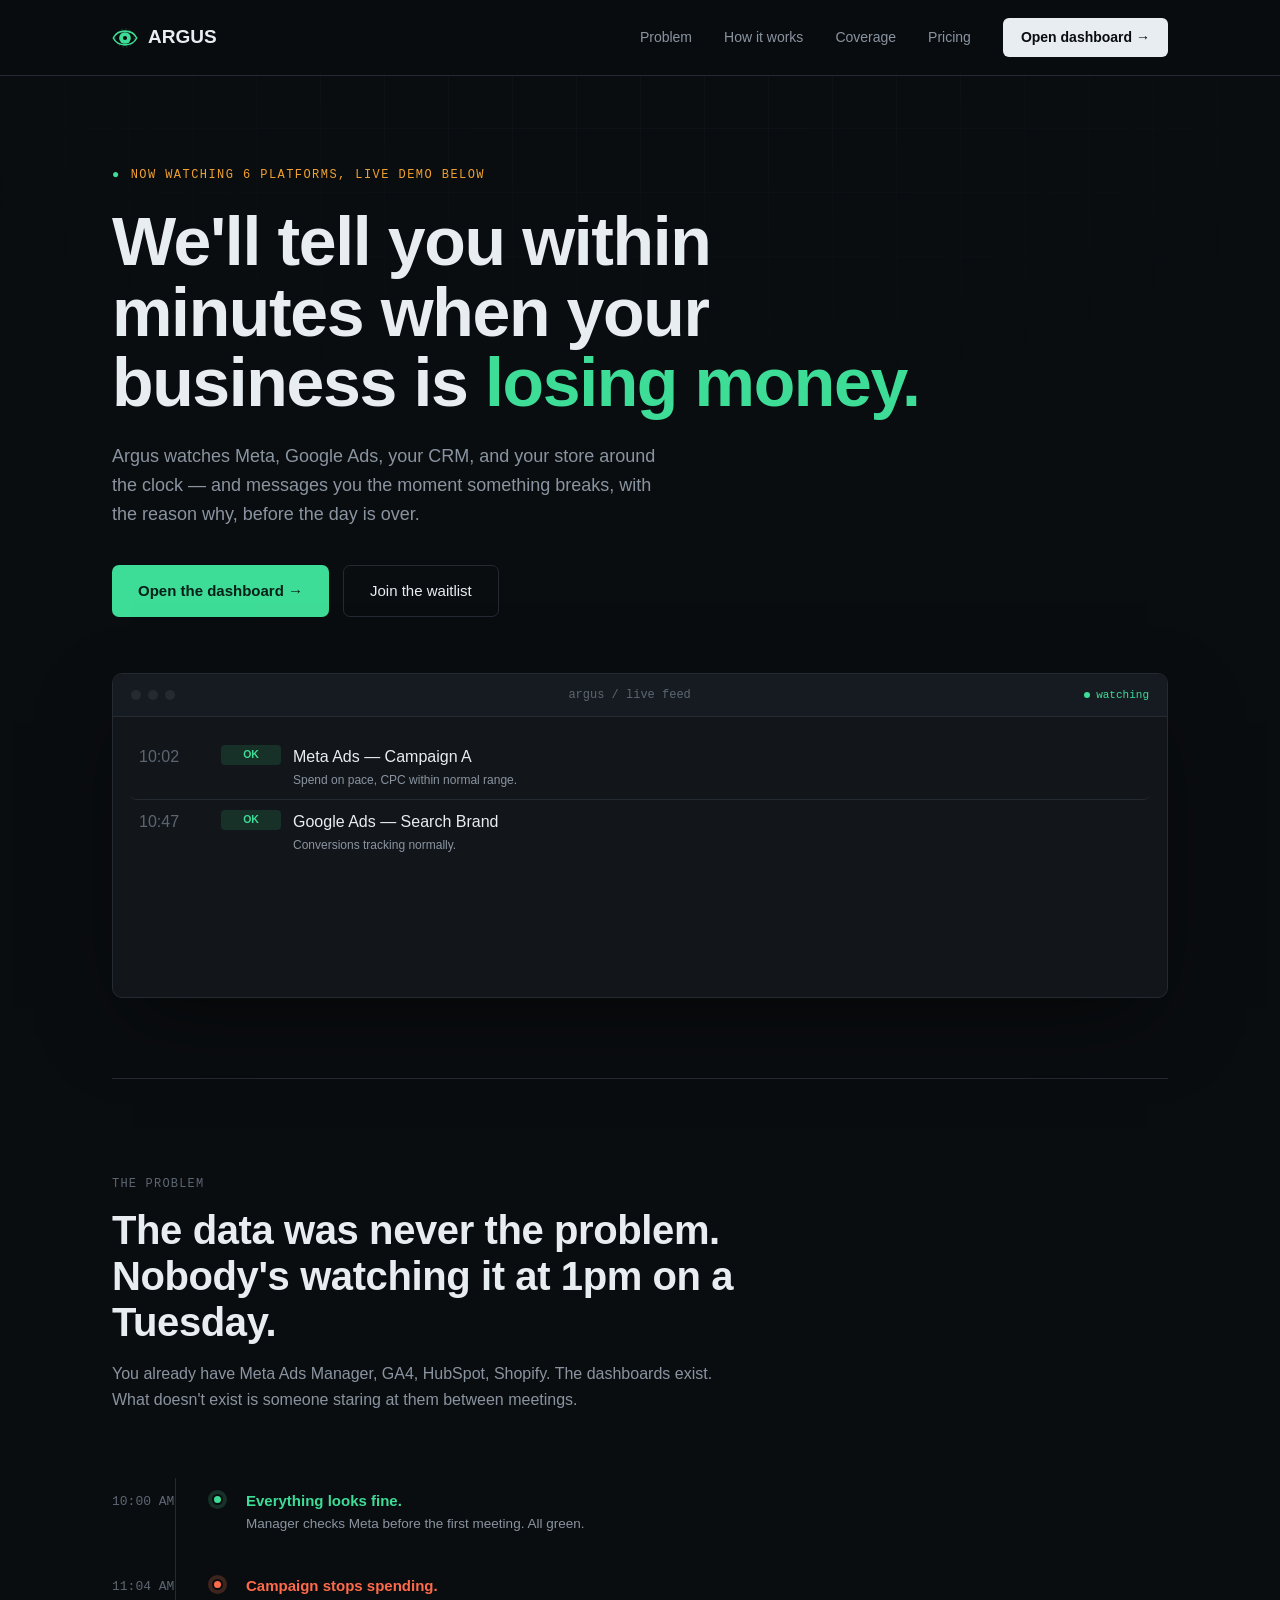
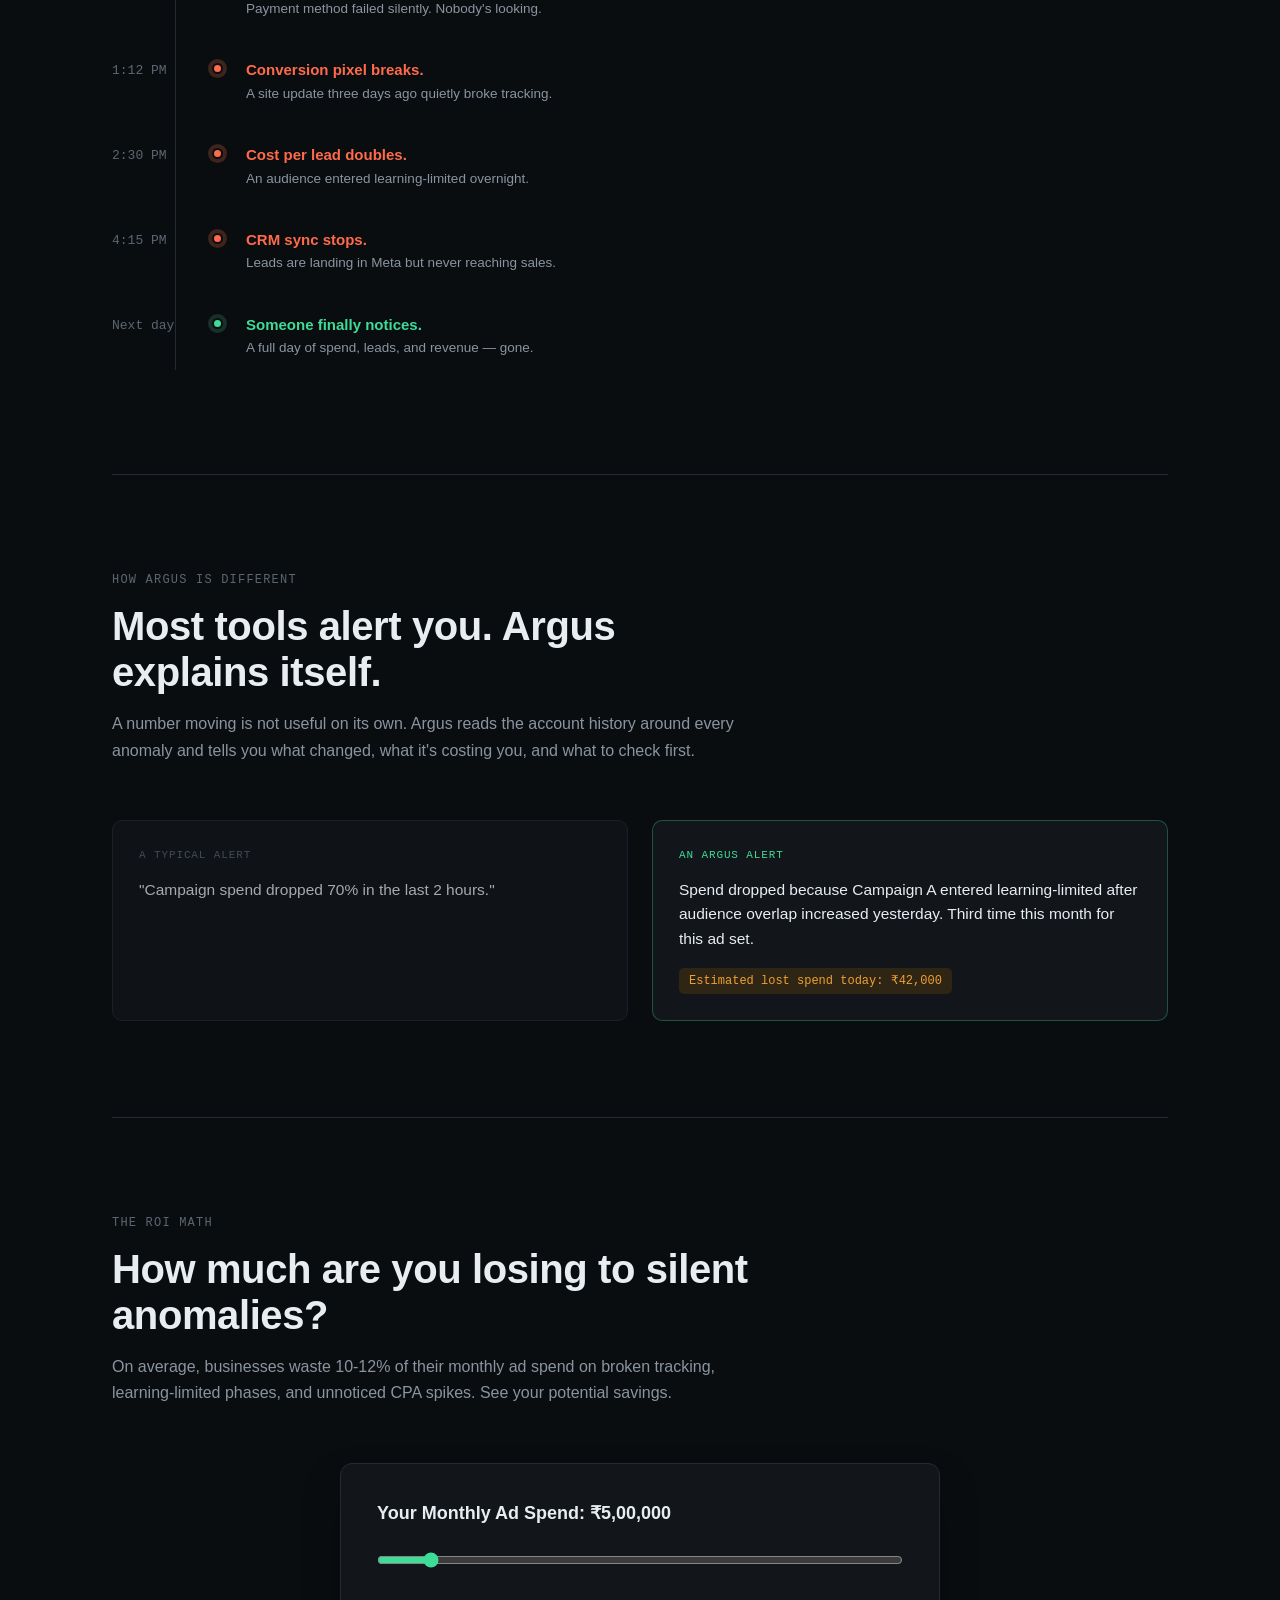
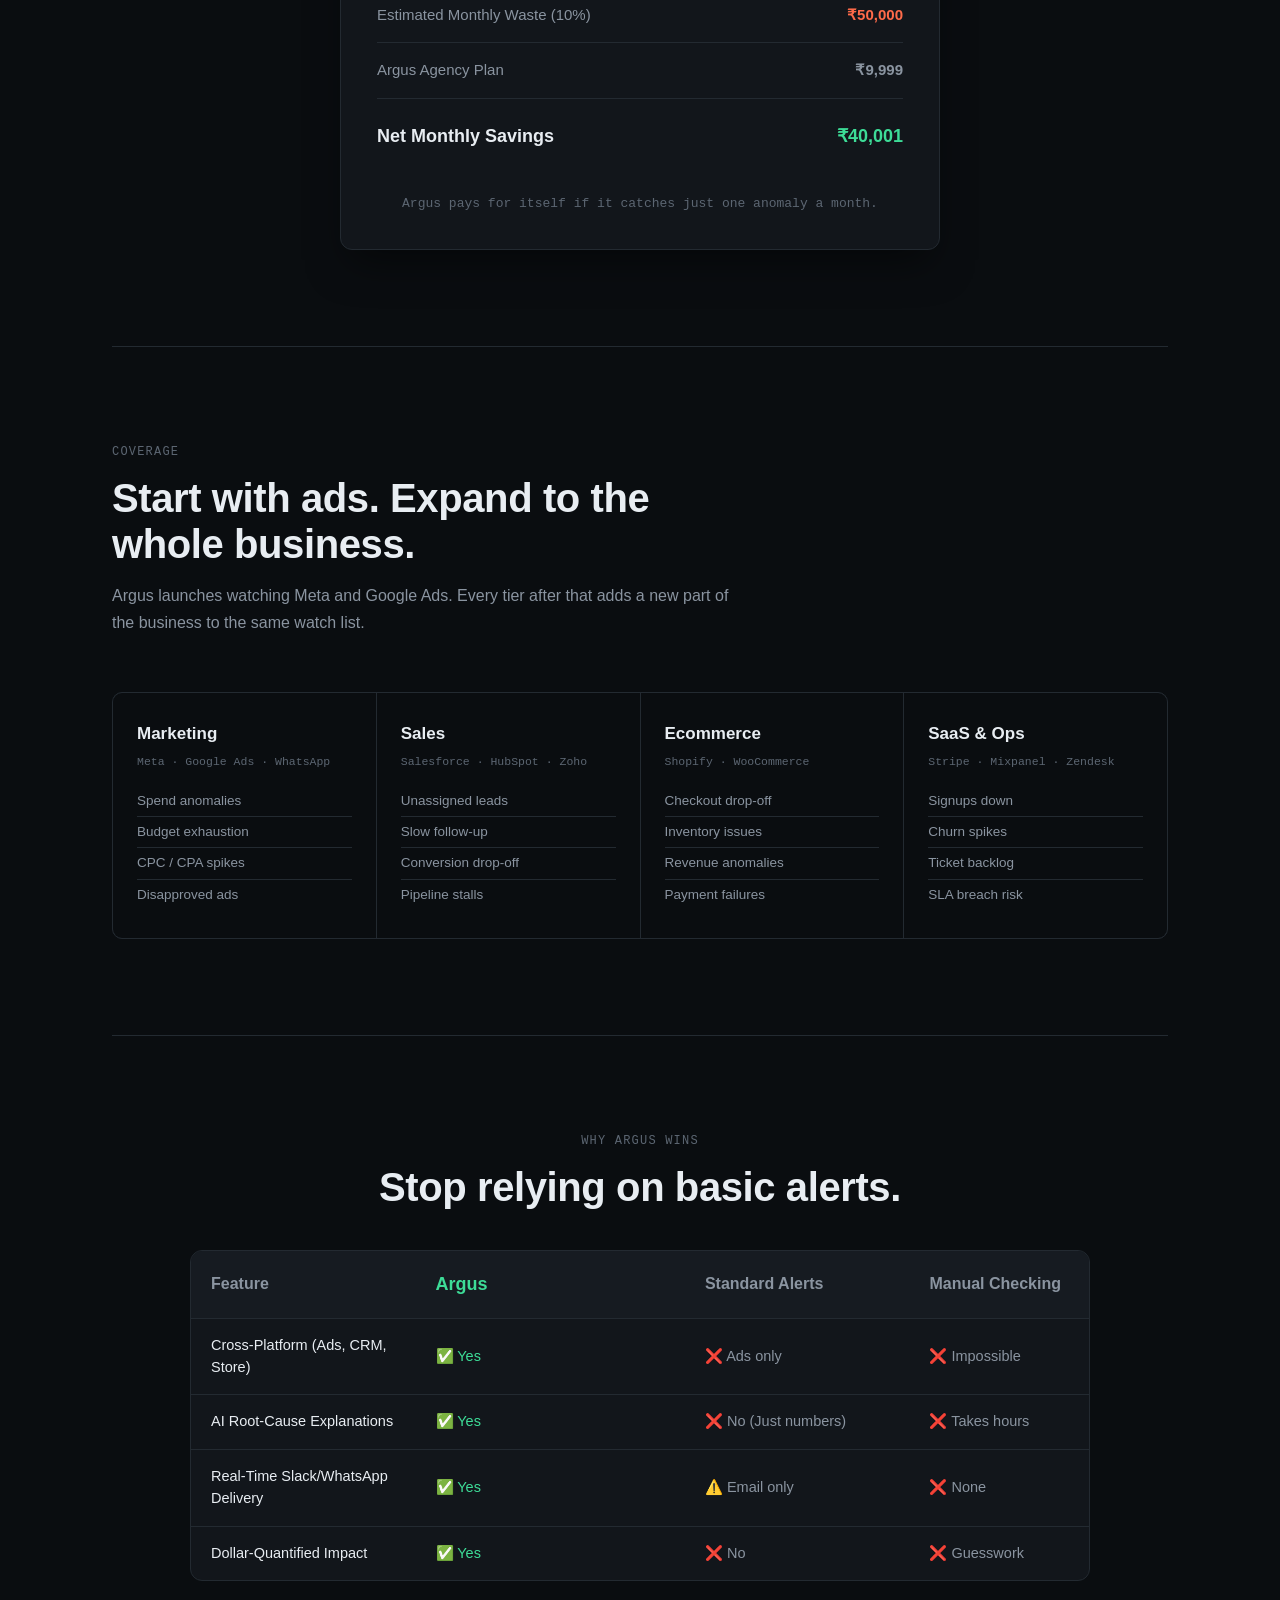
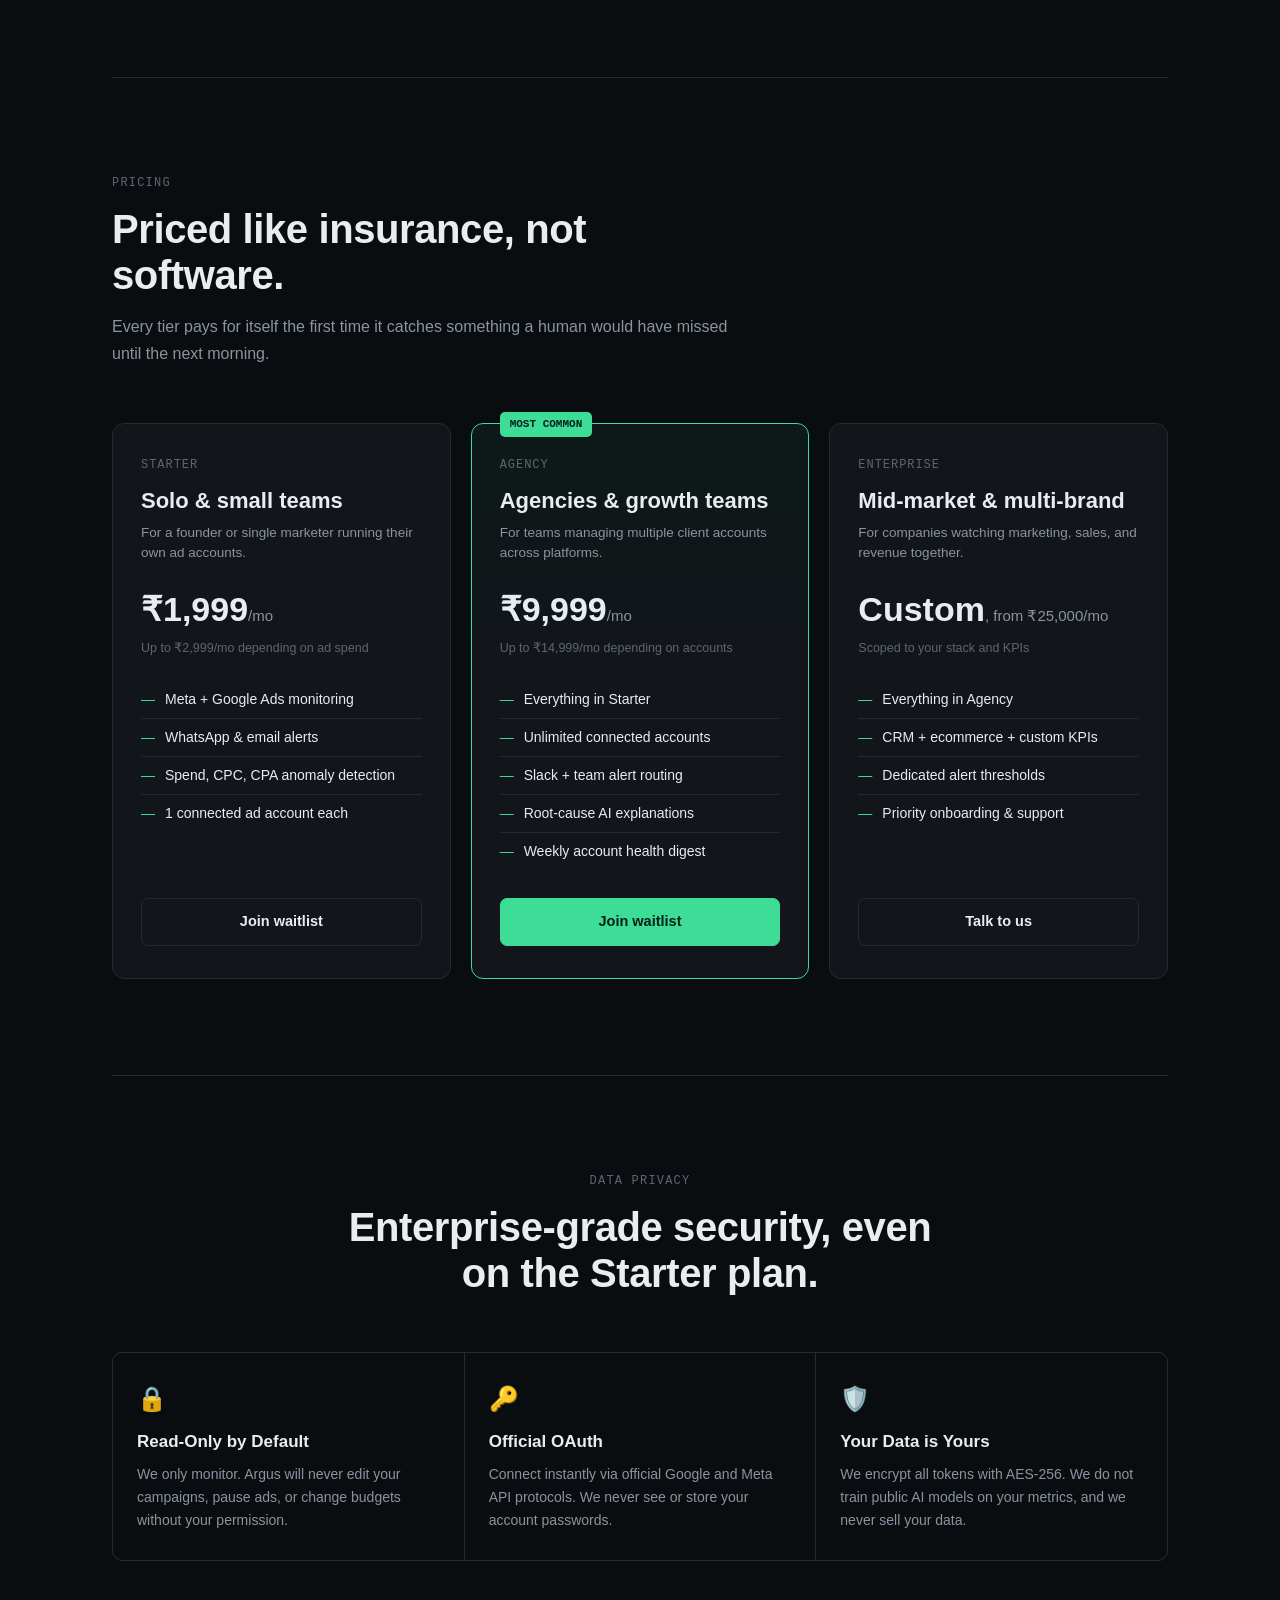
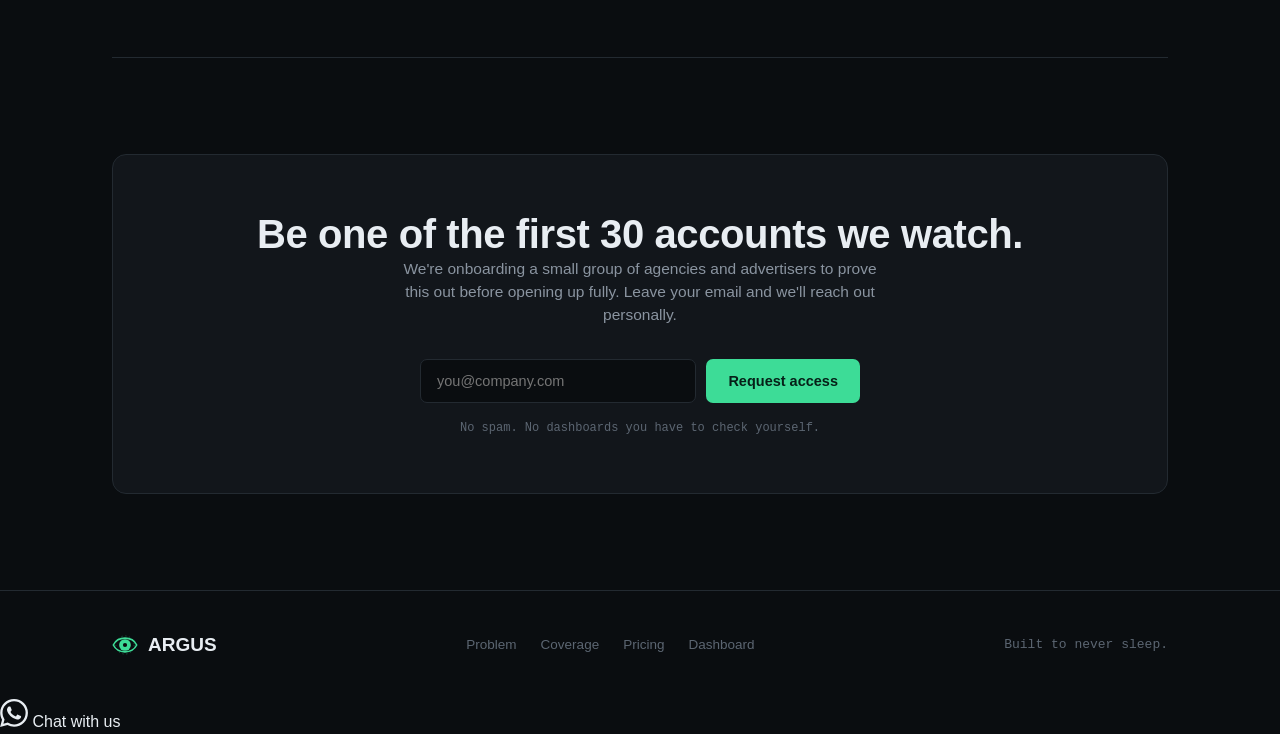
==== commit a746a0b5: "Update index.html" ====
--- a/index.html
+++ b/index.html
@@ -198,6 +198,52 @@
     </div>
   </section>
 
+  <!-- ADDED: Comparison Table -->
+  <section id="compare">
+    <div class="section-head" style="margin: 0 auto 40px; text-align: center;">
+      <div class="section-eyebrow" style="justify-content: center;">Why Argus Wins</div>
+      <h2>Stop relying on basic alerts.</h2>
+    </div>
+    
+    <div style="max-width: 900px; margin: 0 auto; background: var(--panel); border: 1px solid var(--hairline); border-radius: 12px; overflow: hidden;">
+      <table style="width: 100%; border-collapse: collapse; text-align: left;">
+        <thead>
+          <tr style="background: var(--panel-2); border-bottom: 1px solid var(--hairline);">
+            <th style="padding: 20px; font-family: var(--display); font-size: 16px; color: var(--muted);">Feature</th>
+            <th style="padding: 20px; font-family: var(--display); font-size: 18px; color: var(--ok); width: 30%;">Argus</th>
+            <th style="padding: 20px; font-family: var(--display); font-size: 16px; color: var(--muted); width: 25%;">Standard Alerts</th>
+            <th style="padding: 20px; font-family: var(--display); font-size: 16px; color: var(--muted); width: 20%;">Manual Checking</th>
+          </tr>
+        </thead>
+        <tbody style="font-size: 14.5px;">
+          <tr style="border-bottom: 1px solid var(--hairline);">
+            <td style="padding: 16px 20px;">Cross-Platform (Ads, CRM, Store)</td>
+            <td style="padding: 16px 20px; color: var(--ok);">✅ Yes</td>
+            <td style="padding: 16px 20px; color: var(--muted);">❌ Ads only</td>
+            <td style="padding: 16px 20px; color: var(--muted);">❌ Impossible</td>
+          </tr>
+          <tr style="border-bottom: 1px solid var(--hairline);">
+            <td style="padding: 16px 20px;">AI Root-Cause Explanations</td>
+            <td style="padding: 16px 20px; color: var(--ok);">✅ Yes</td>
+            <td style="padding: 16px 20px; color: var(--muted);">❌ No (Just numbers)</td>
+            <td style="padding: 16px 20px; color: var(--muted);">❌ Takes hours</td>
+          </tr>
+          <tr style="border-bottom: 1px solid var(--hairline);">
+            <td style="padding: 16px 20px;">Real-Time Slack/WhatsApp Delivery</td>
+            <td style="padding: 16px 20px; color: var(--ok);">✅ Yes</td>
+            <td style="padding: 16px 20px; color: var(--muted);">⚠️ Email only</td>
+            <td style="padding: 16px 20px; color: var(--muted);">❌ None</td>
+          </tr>
+          <tr>
+            <td style="padding: 16px 20px;">Dollar-Quantified Impact</td>
+            <td style="padding: 16px 20px; color: var(--ok);">✅ Yes</td>
+            <td style="padding: 16px 20px; color: var(--muted);">❌ No</td>
+            <td style="padding: 16px 20px; color: var(--muted);">❌ Guesswork</td>
+          </tr>
+        </tbody>
+      </table>
+    </div>
+  </section>
   <section id="pricing">
     <div class="section-head">
       <div class="section-eyebrow">Pricing</div>
@@ -275,5 +321,12 @@
 </footer>
 
 <script src="js/site.js"></script>
+  <!-- ADDED: WhatsApp Floating Button -->
+  <a href="https://wa.me/917382669972" target="_blank" class="wa-float" aria-label="Chat with us on WhatsApp">
+    <svg viewBox="0 0 24 24" width="28" height="28" fill="currentColor">
+      <path d="M17.472 14.382c-.297-.149-1.758-.867-2.03-.967-.273-.099-.471-.148-.67.15-.197.297-.767.966-.94 1.164-.173.199-.347.223-.644.075-.297-.15-1.255-.463-2.39-1.475-.888-.788-1.487-1.761-1.663-2.06-.173-.297-.018-.458.13-.606.134-.133.298-.347.446-.52.149-.174.198-.298.298-.497.099-.198.05-.371-.025-.52-.075-.149-.669-1.612-.916-2.207-.242-.579-.487-.5-.669-.51-.173-.008-.371-.01-.57-.01-.198 0-.52.074-.792.372-.272.297-1.04 1.016-1.04 2.479 0 1.462 1.065 2.875 1.213 3.074.149.198 2.096 3.2 5.077 4.487.709.306 1.262.489 1.694.625.712.227 1.36.195 1.871.118.571-.085 1.758-.719 2.006-1.413.248-.694.248-1.289.173-1.413-.074-.124-.272-.198-.57-.347m-5.421 7.403h-.004a9.87 9.87 0 01-5.031-1.378l-.361-.214-3.741.982.998-3.648-.235-.374a9.86 9.86 0 01-1.51-5.26c.001-5.45 4.436-9.884 9.888-9.884 2.64 0 5.122 1.03 6.988 2.898a9.825 9.825 0 012.893 6.994c-.003 5.45-4.437 9.884-9.885 9.884m8.413-18.297A11.815 11.815 0 0012.05 0C5.495 0 .16 5.335.157 11.892c0 2.096.547 4.142 1.588 5.945L.057 24l6.305-1.654a11.882 11.882 0 005.683 1.448h.005c6.554 0 11.89-5.335 11.893-11.893a11.821 11.821 0 00-3.48-8.413z"/>
+    </svg>
+    Chat with us
+  </a>
 </body>
 </html>
--- a/css/styles.css
+++ b/css/styles.css
@@ -196,3 +196,14 @@
   .log-plat, .log-tag{display:none;}
 }
 @media (prefers-reduced-motion: reduce){*{animation-duration:.001ms!important;animation-iteration-count:1!important;}html{scroll-behavior:auto;}}
+
+/* ---------- CALCULATOR ---------- */
+.calc-box { background: var(--panel); border: 1px solid var(--hairline); border-radius: 12px; padding: 36px; max-width: 600px; margin: 0 auto; box-shadow: 0 20px 40px -10px rgba(0,0,0,0.5); }
+.calc-box label { display: block; font-family: var(--display); font-weight: 600; margin-bottom: 24px; font-size: 18px; }
+.calc-box input[type=range] { width: 100%; accent-color: var(--ok); margin-bottom: 36px; cursor: pointer; }
+.calc-results { display: flex; flex-direction: column; gap: 16px; }
+.calc-row { display: flex; justify-content: space-between; color: var(--muted); border-bottom: 1px solid var(--hairline); padding-bottom: 16px; font-size: 15px; }
+.calc-row.total { border-bottom: none; color: var(--text); font-size: 18px; font-weight: 600; padding-top: 8px; }
+.alert-text { color: var(--alert); }
+.ok-text { color: var(--ok); }
+.calc-note { text-align: center; font-size: 13px; color: var(--muted-2); margin-top: 28px; font-family: var(--mono); }
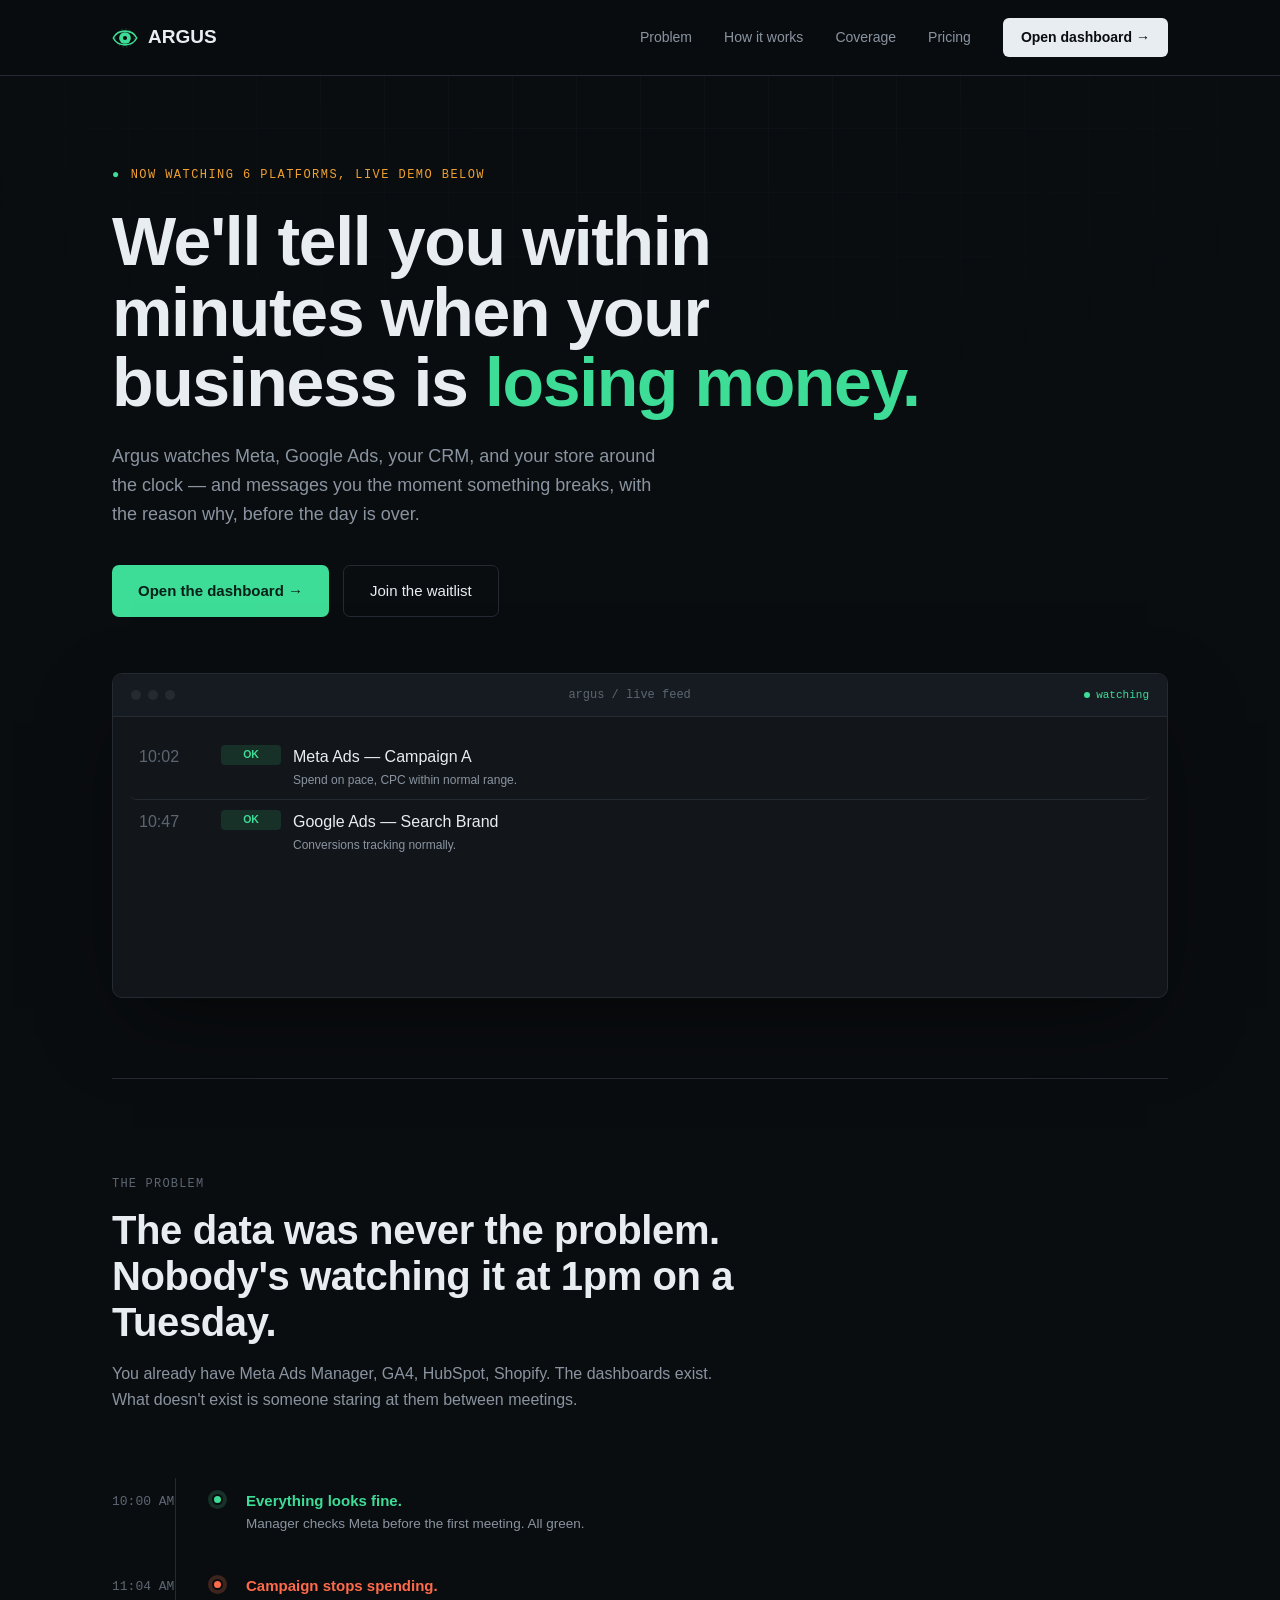
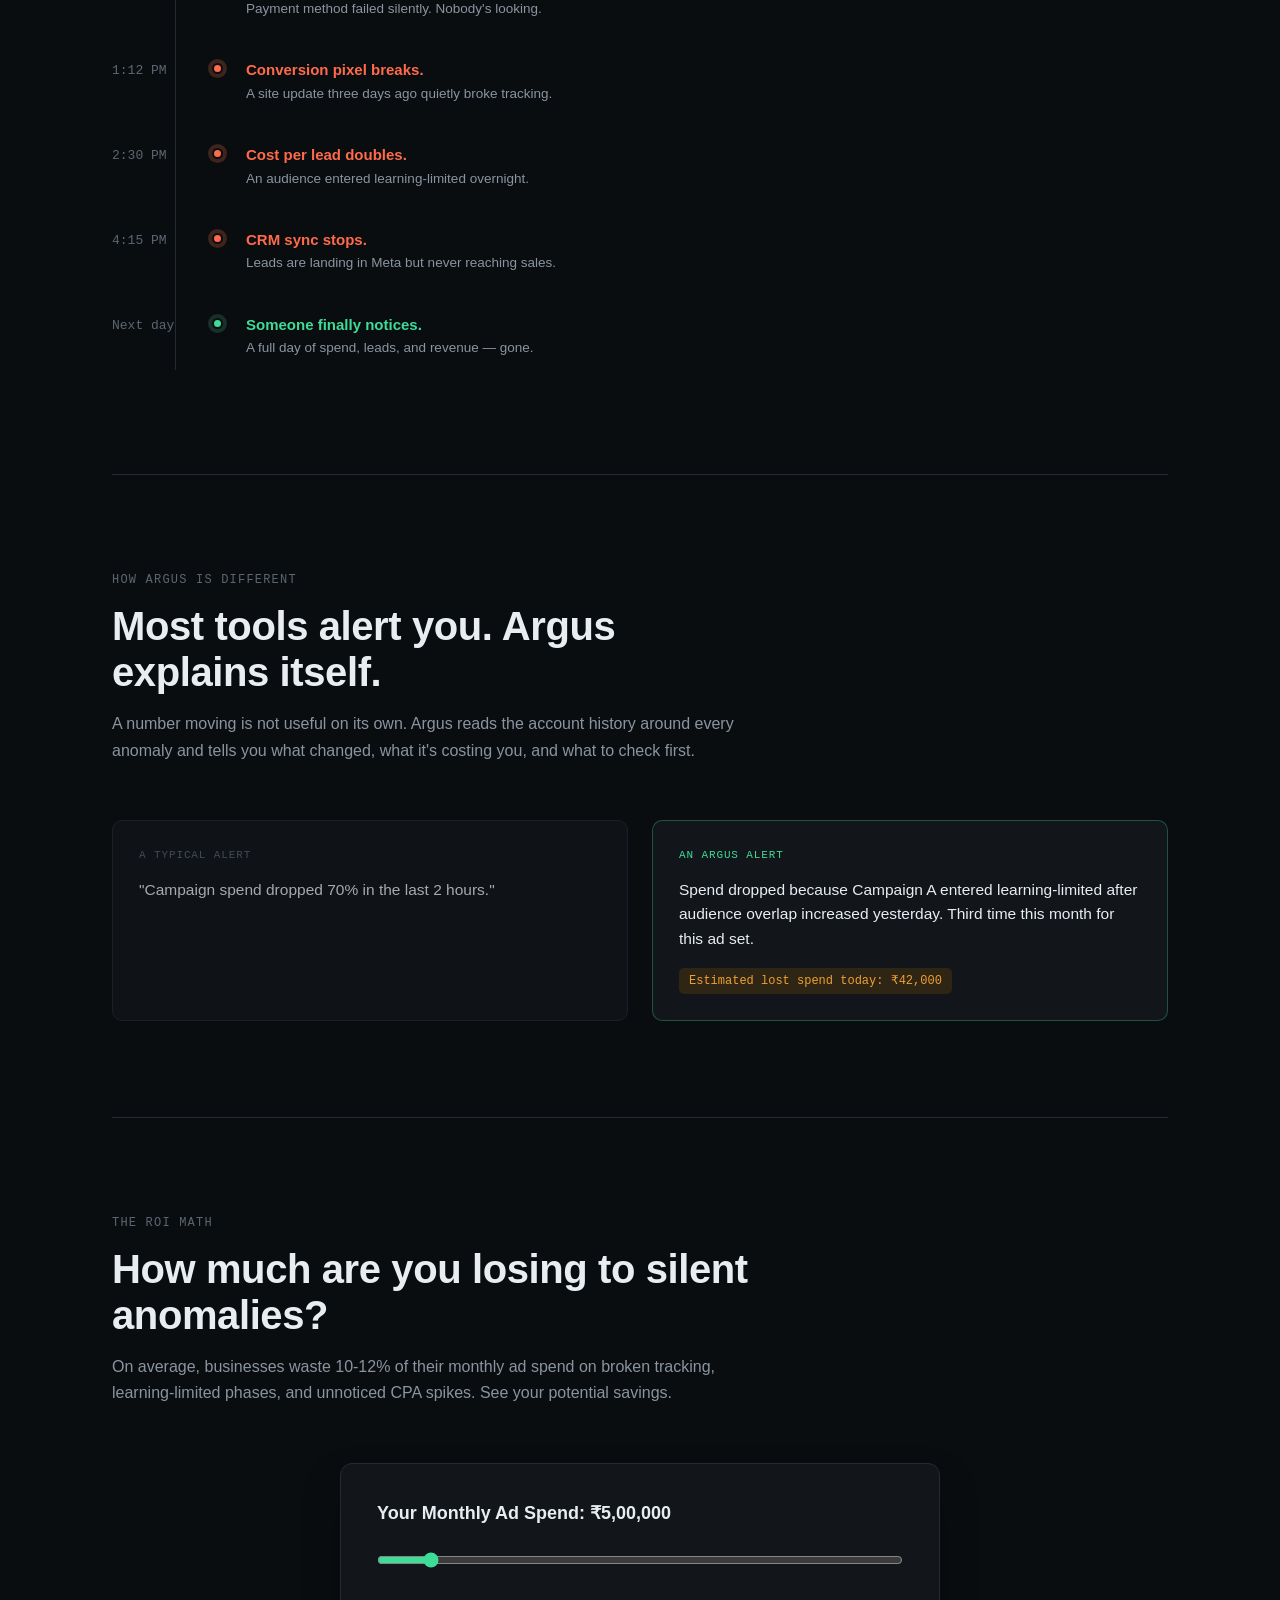
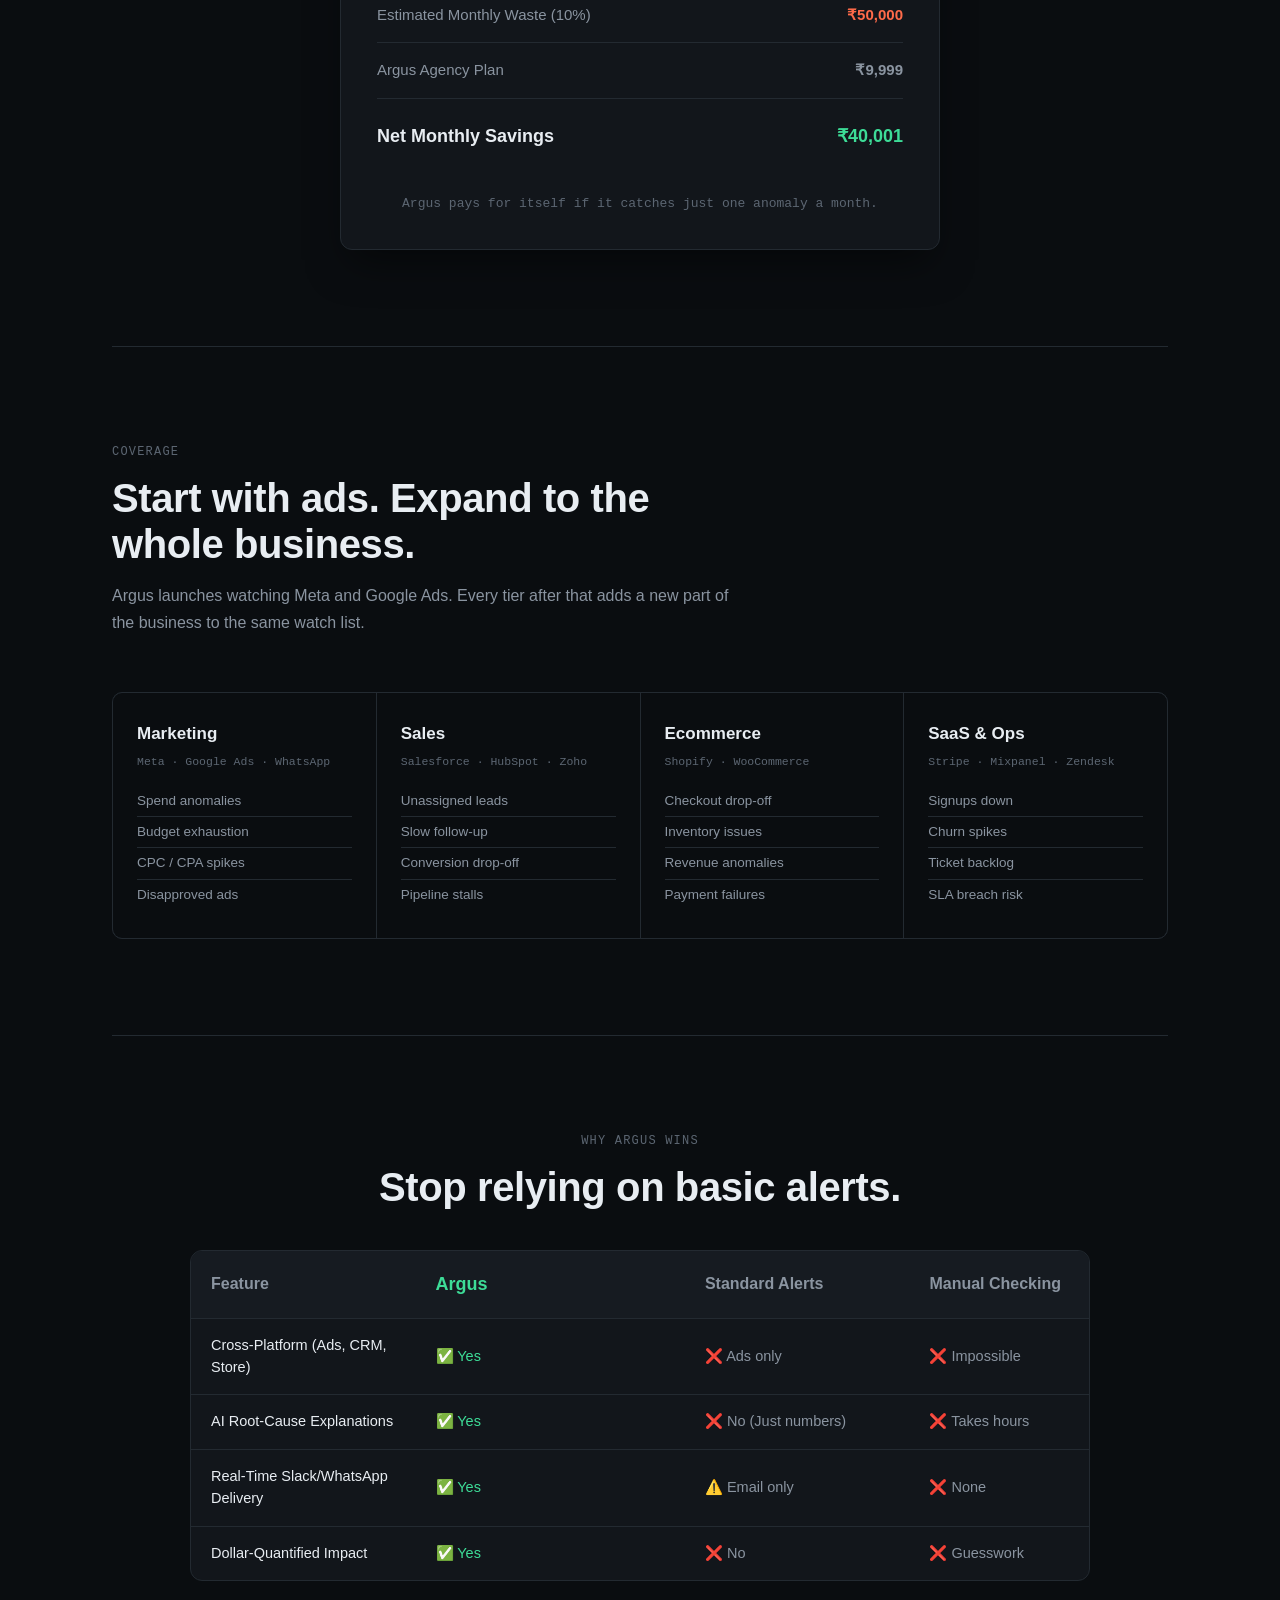
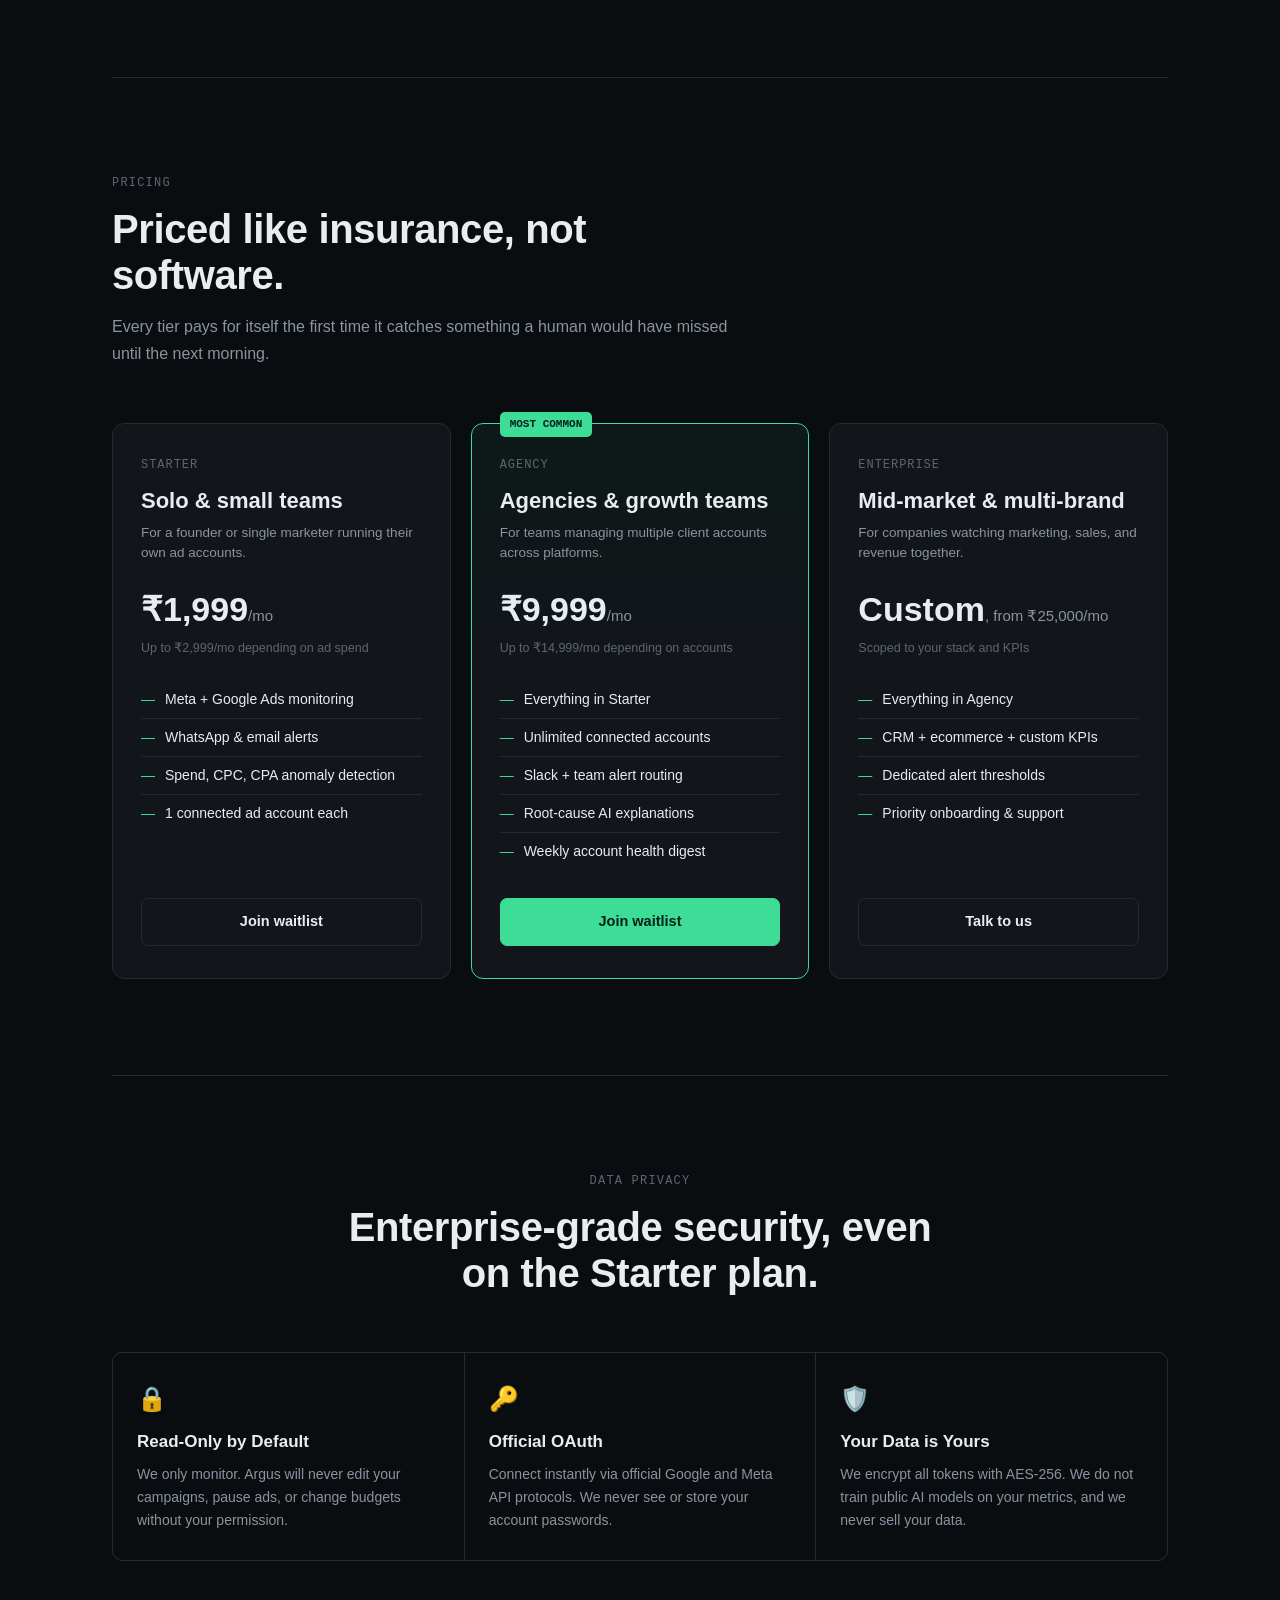
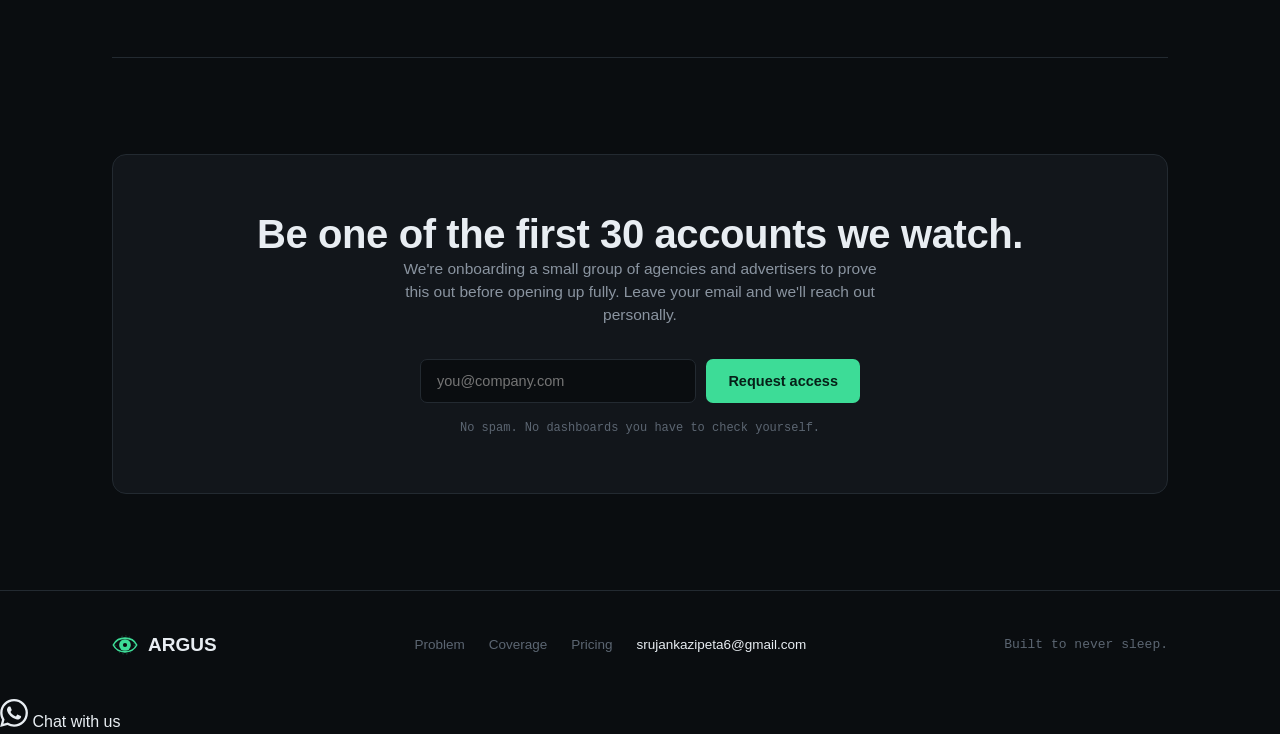
==== commit fc859e00: "Update index.html" ====
--- a/index.html
+++ b/index.html
@@ -315,7 +315,12 @@
 <footer>
   <div class="wrap footer-row">
     <div class="logo"><img src="assets/logo.svg" alt="Argus logo"> ARGUS</div>
-    <div class="footer-links"><a href="#problem">Problem</a><a href="#coverage">Coverage</a><a href="#pricing">Pricing</a><a href="dashboard.html">Dashboard</a></div>
+    <div class="footer-links">
+      <a href="#problem">Problem</a>
+      <a href="#coverage">Coverage</a>
+      <a href="#pricing">Pricing</a>
+      <a href="mailto:srujankazipeta6@gmail.com" style="color: var(--text);">srujankazipeta6@gmail.com</a>
+    </div>
     <div style="font-size:13px;color:var(--muted-2);font-family:var(--mono);">Built to never sleep.</div>
   </div>
 </footer>
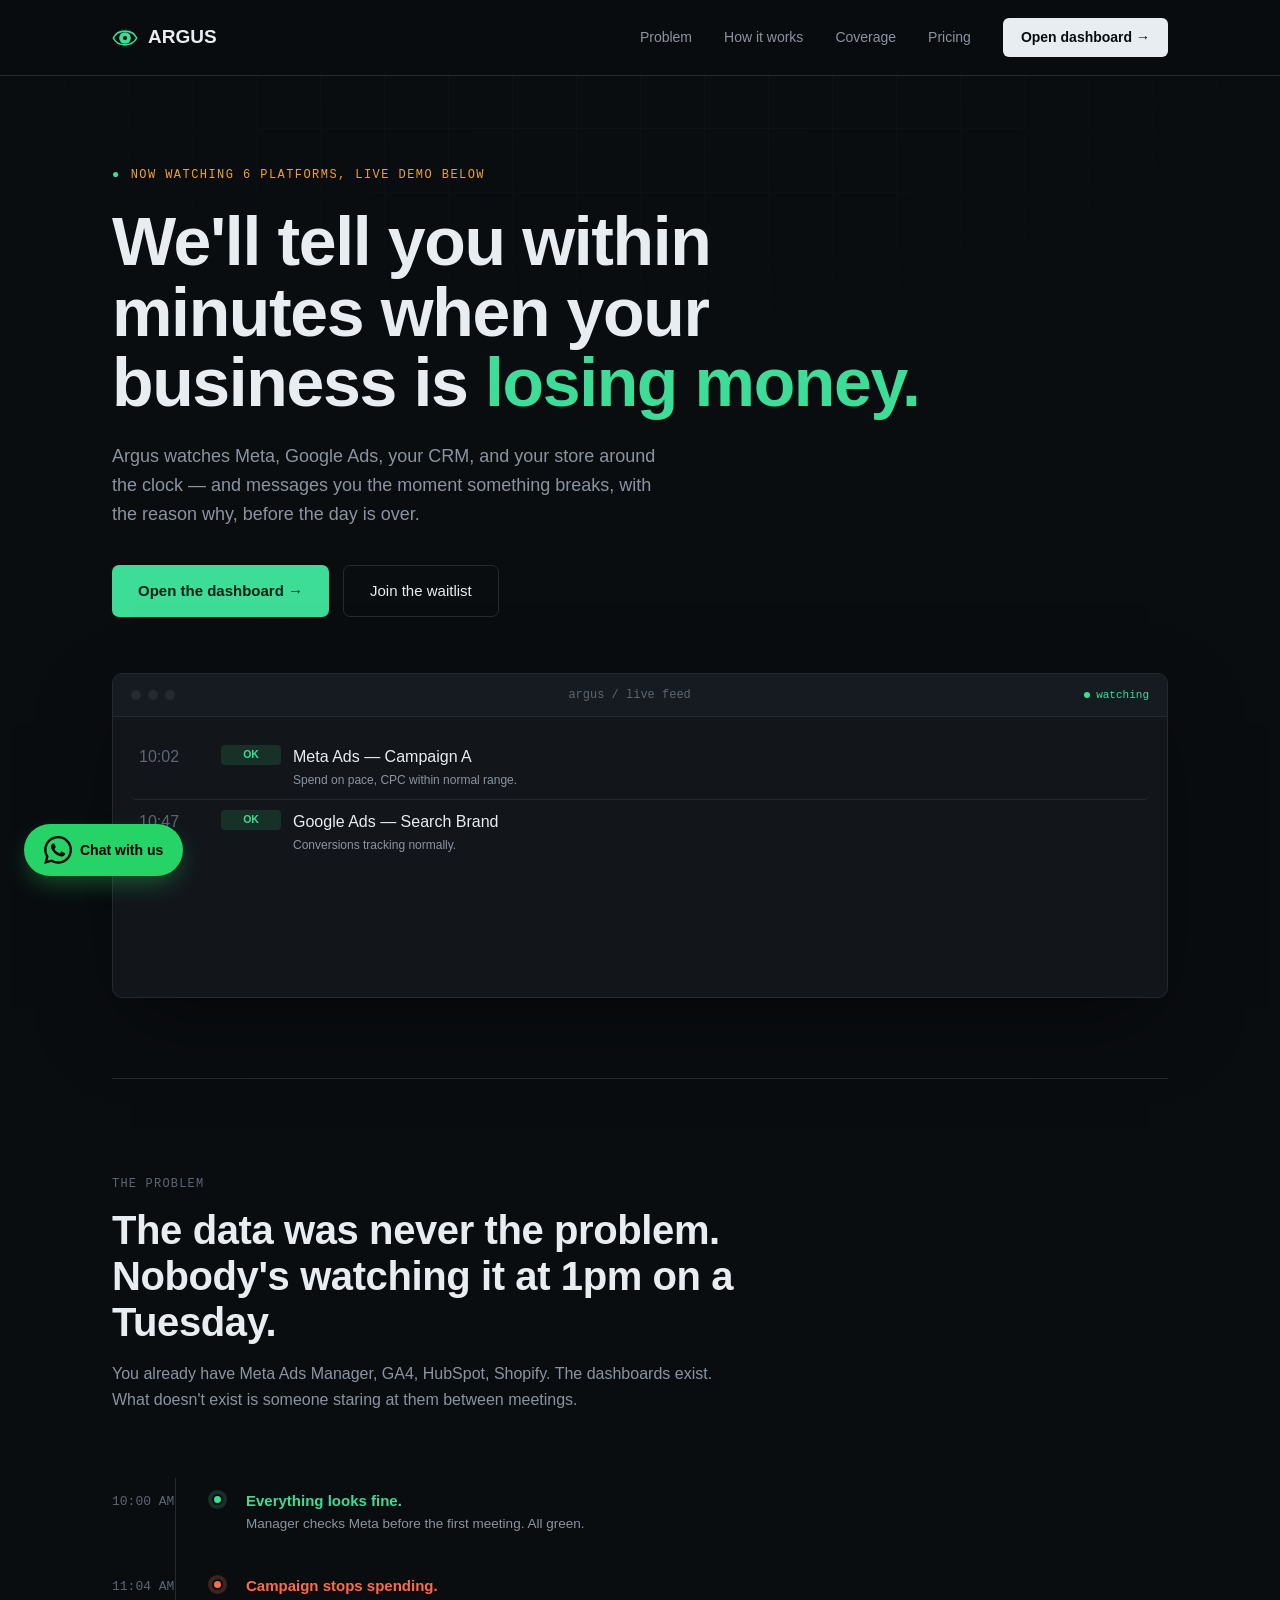
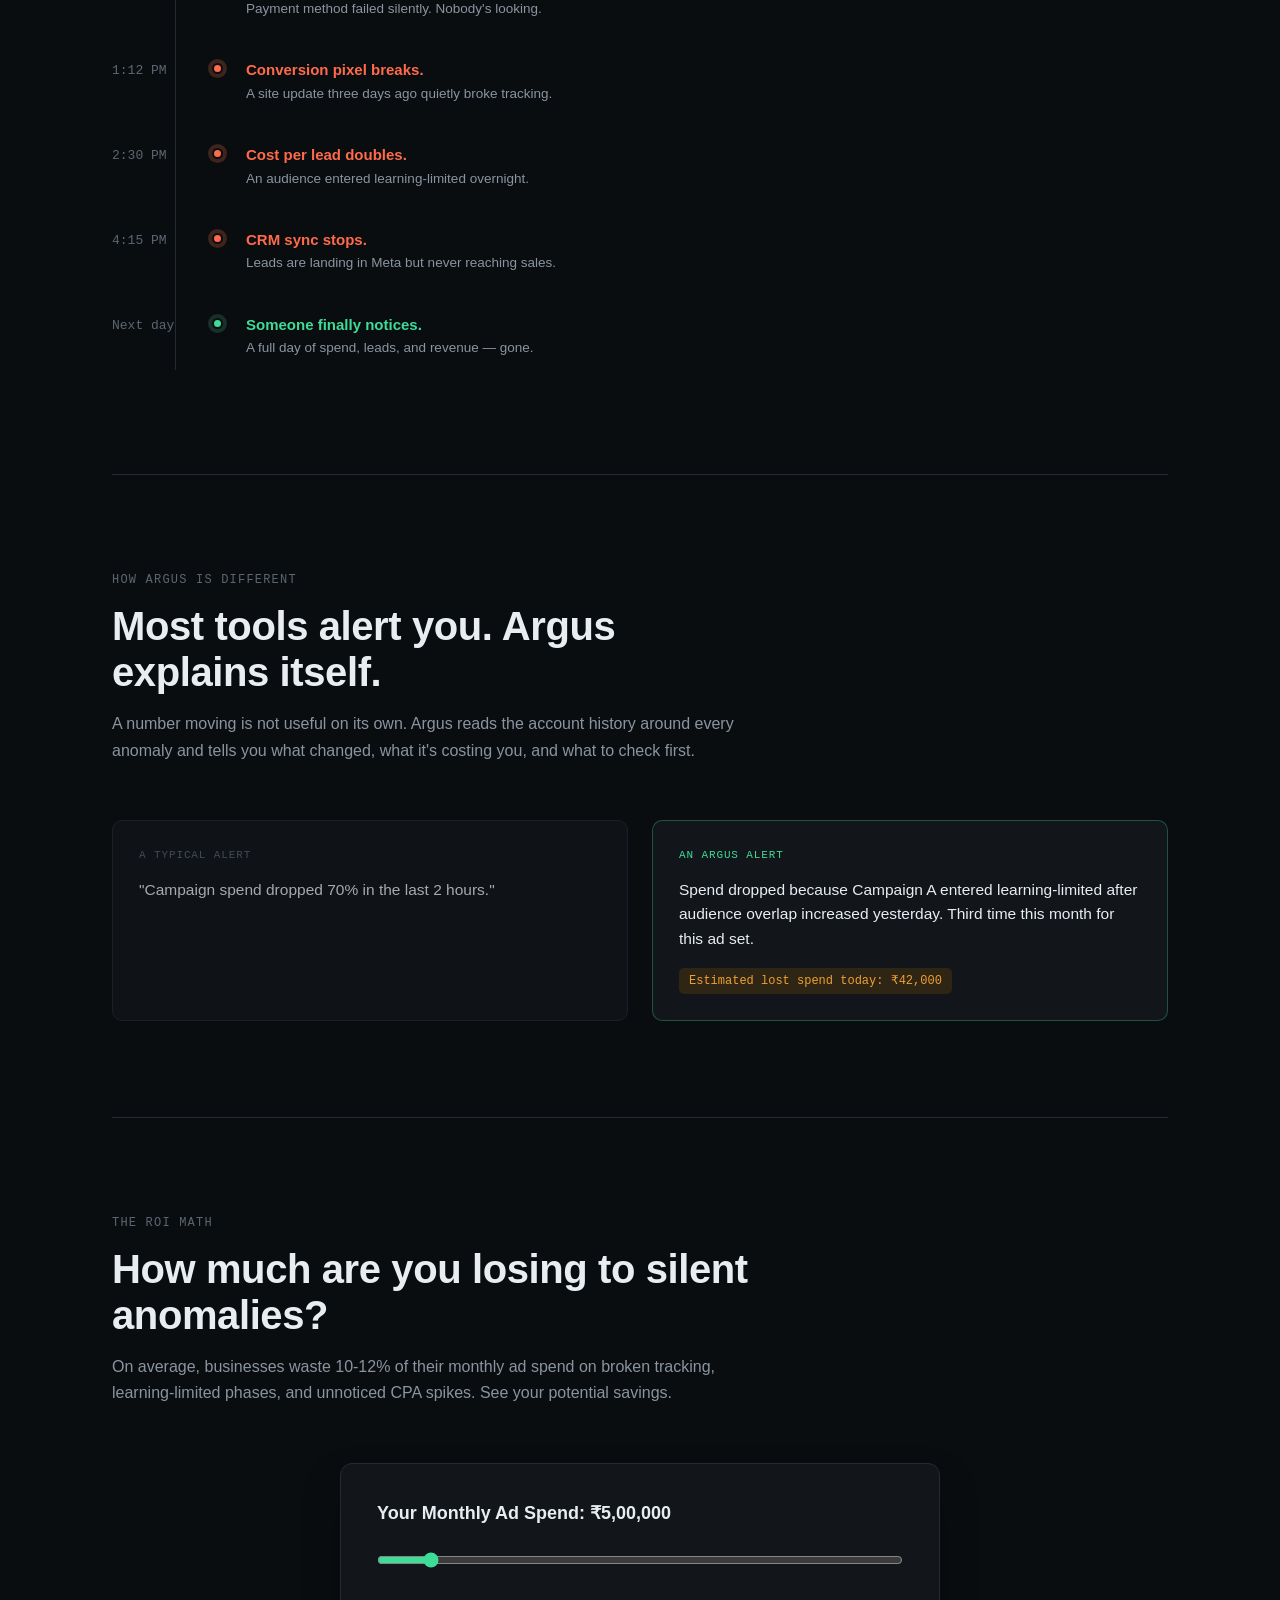
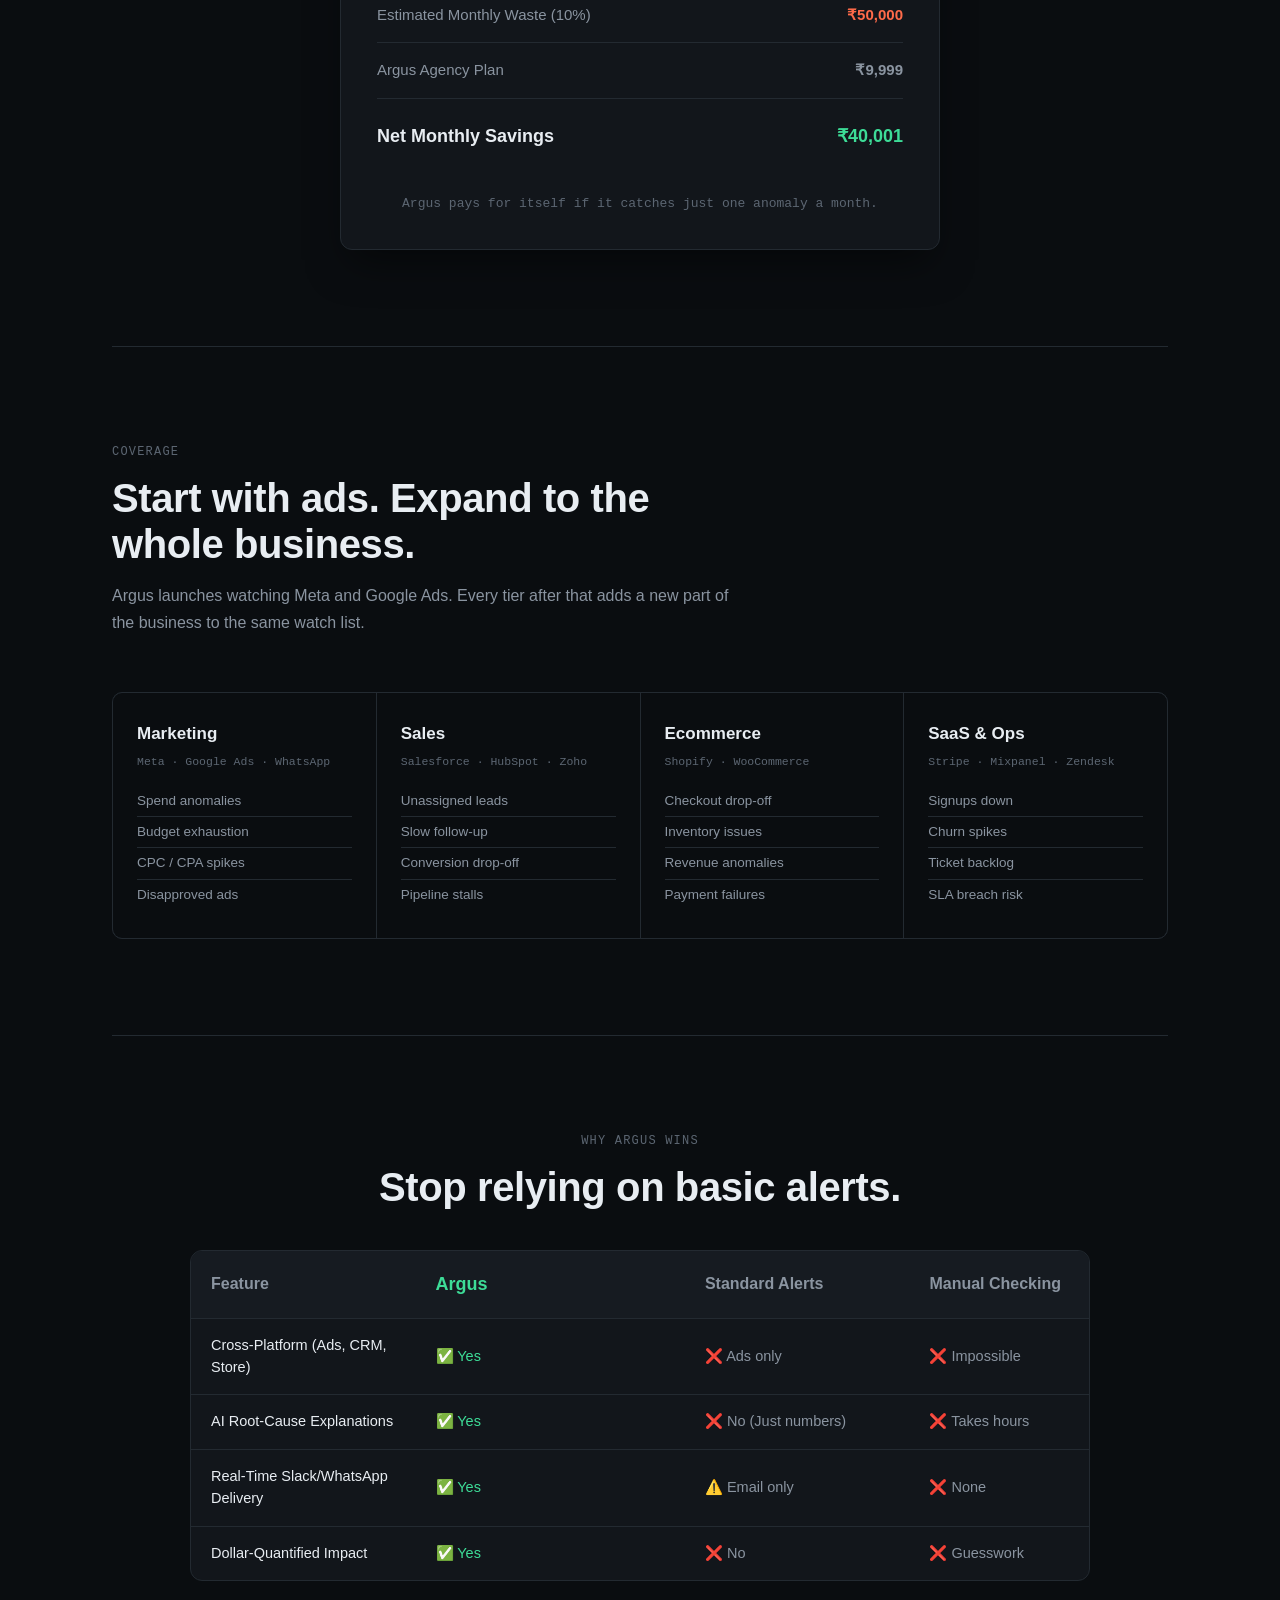
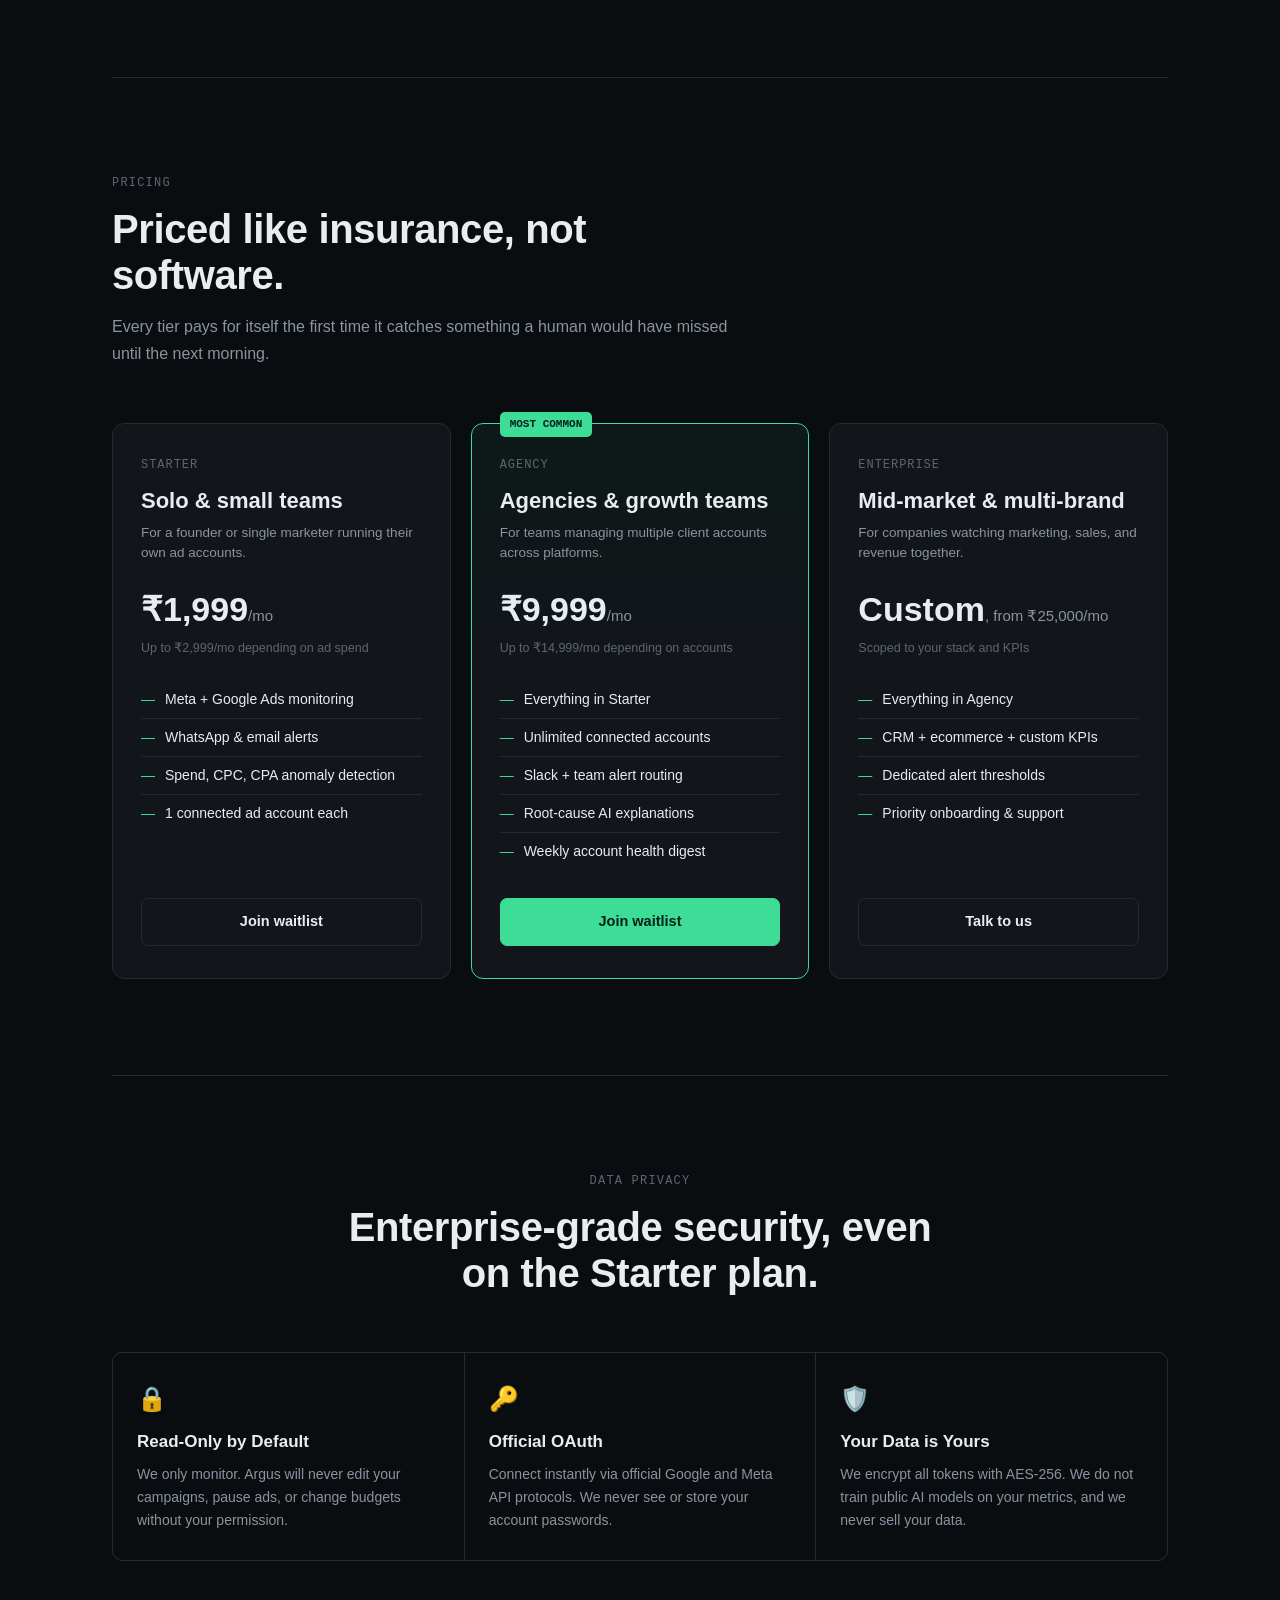
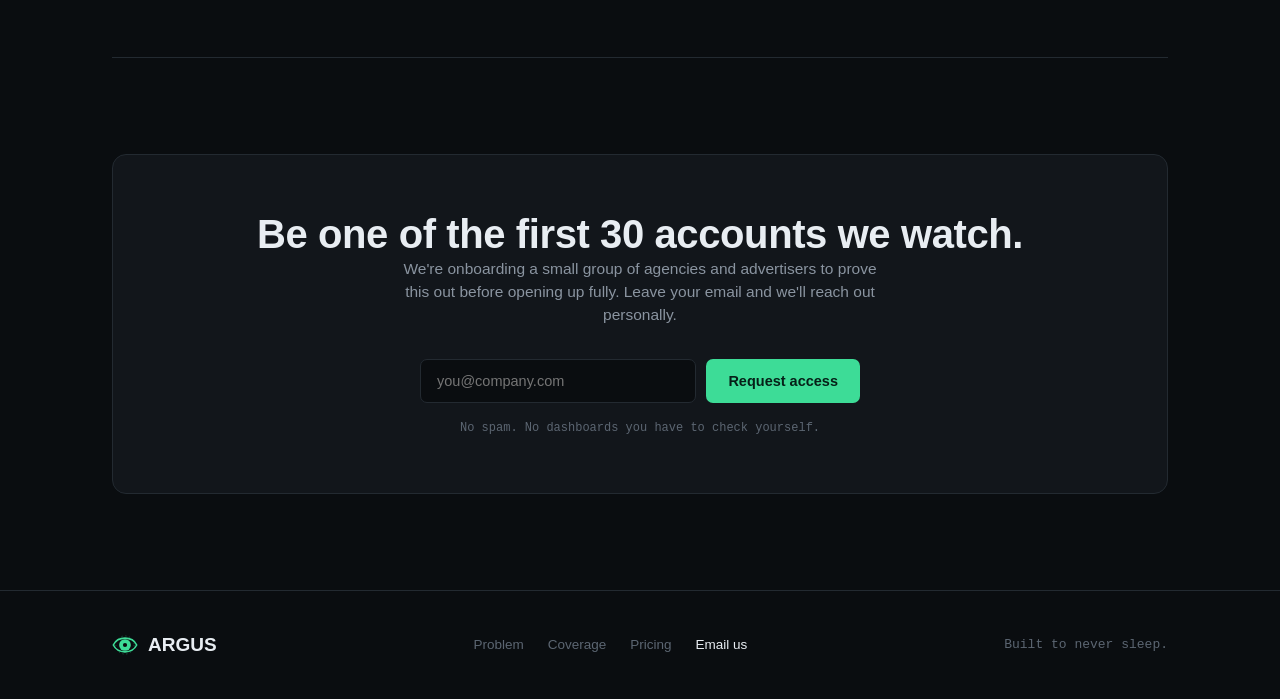
==== commit ca189983: "Update index.html" ====
--- a/index.html
+++ b/index.html
@@ -319,7 +319,7 @@
       <a href="#problem">Problem</a>
       <a href="#coverage">Coverage</a>
       <a href="#pricing">Pricing</a>
-      <a href="mailto:srujankazipeta6@gmail.com" style="color: var(--text);">srujankazipeta6@gmail.com</a>
+      <a href="mailto:srujankazipeta6@gmail.com" style="color: var(--text);">Email us</a>
     </div>
     <div style="font-size:13px;color:var(--muted-2);font-family:var(--mono);">Built to never sleep.</div>
   </div>
--- a/css/styles.css
+++ b/css/styles.css
@@ -207,3 +207,7 @@
 .alert-text { color: var(--alert); }
 .ok-text { color: var(--ok); }
 .calc-note { text-align: center; font-size: 13px; color: var(--muted-2); margin-top: 28px; font-family: var(--mono); }
+
+/* ---------- WHATSAPP FLOAT ---------- */
+.wa-float { position: fixed; bottom: 24px; left: 24px; background: #25D366; color: #000; font-weight: 600; font-size: 14px; padding: 12px 20px; border-radius: 50px; display: flex; align-items: center; gap: 8px; box-shadow: 0 10px 25px -5px rgba(37, 211, 102, 0.4); transition: transform 0.2s, box-shadow 0.2s; z-index: 100; font-family: var(--body); }
+.wa-float:hover { transform: translateY(-3px); box-shadow: 0 15px 30px -5px rgba(37, 211, 102, 0.6); }
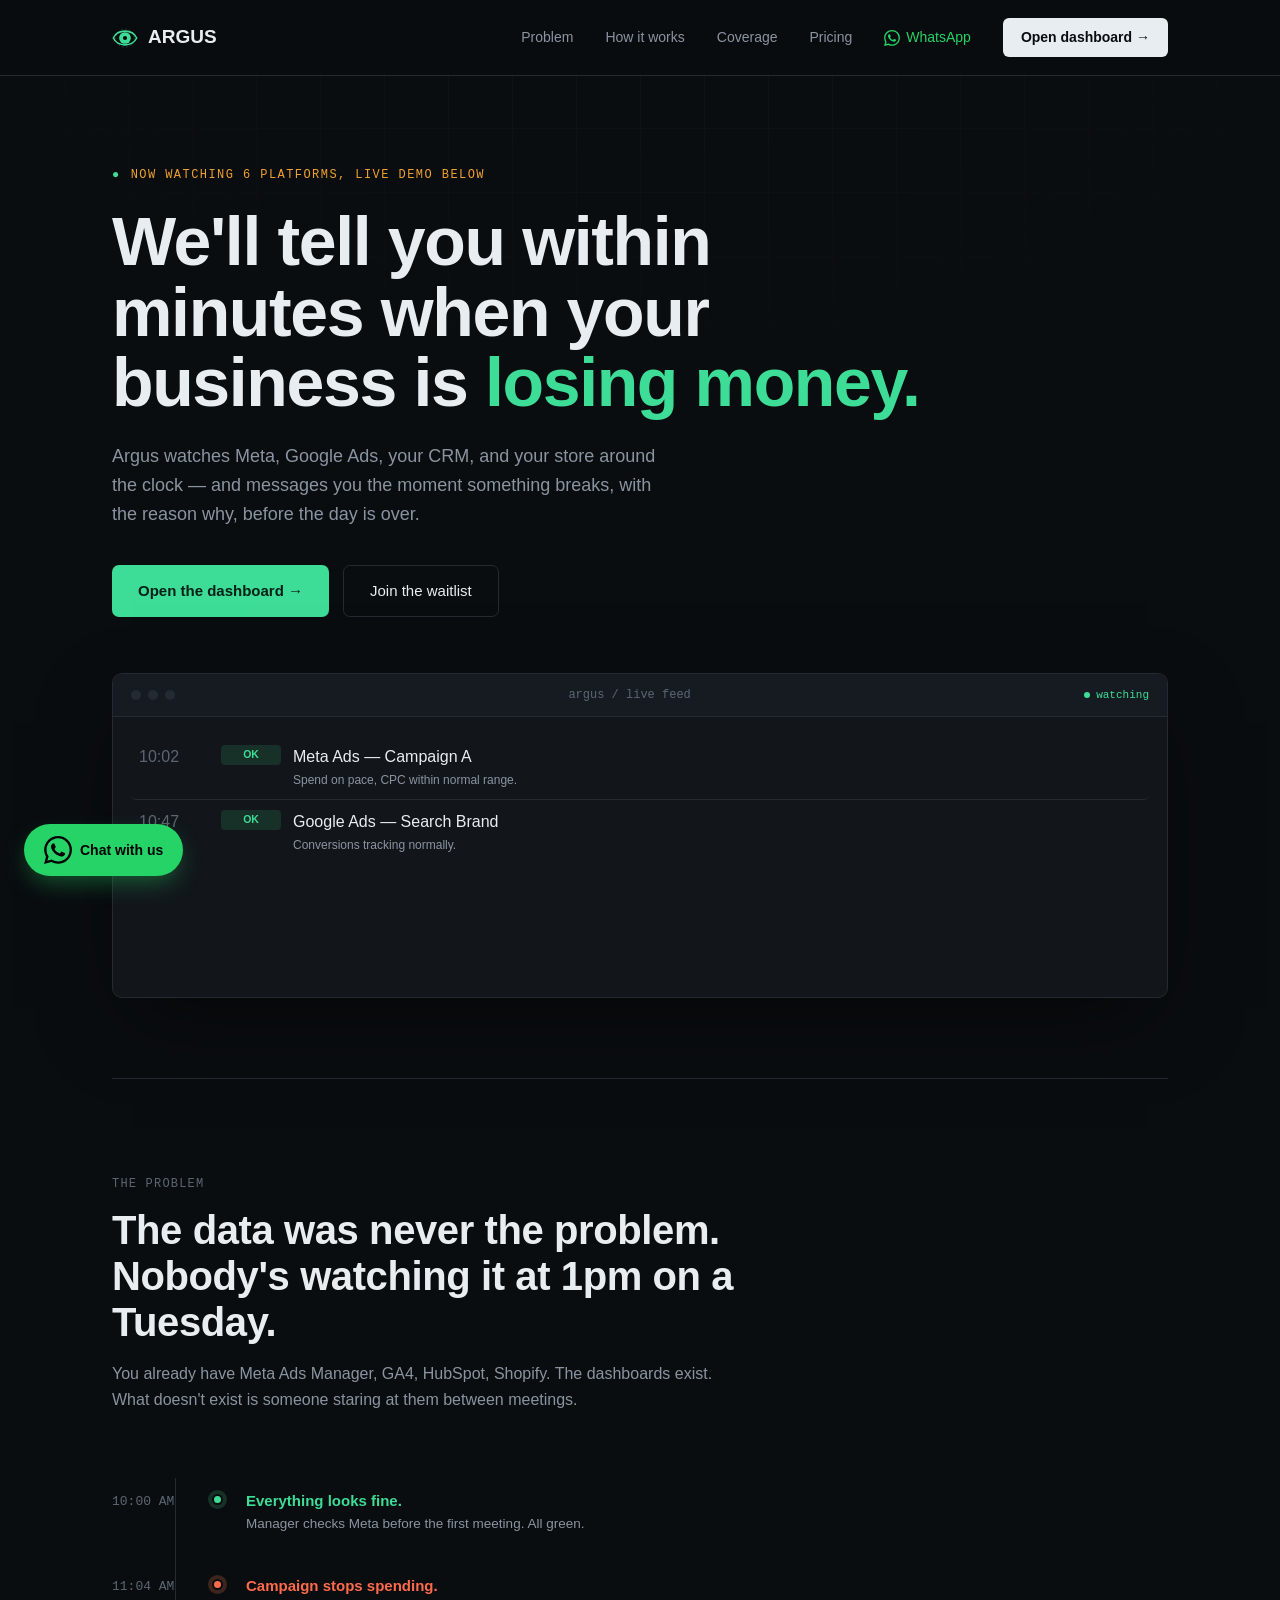
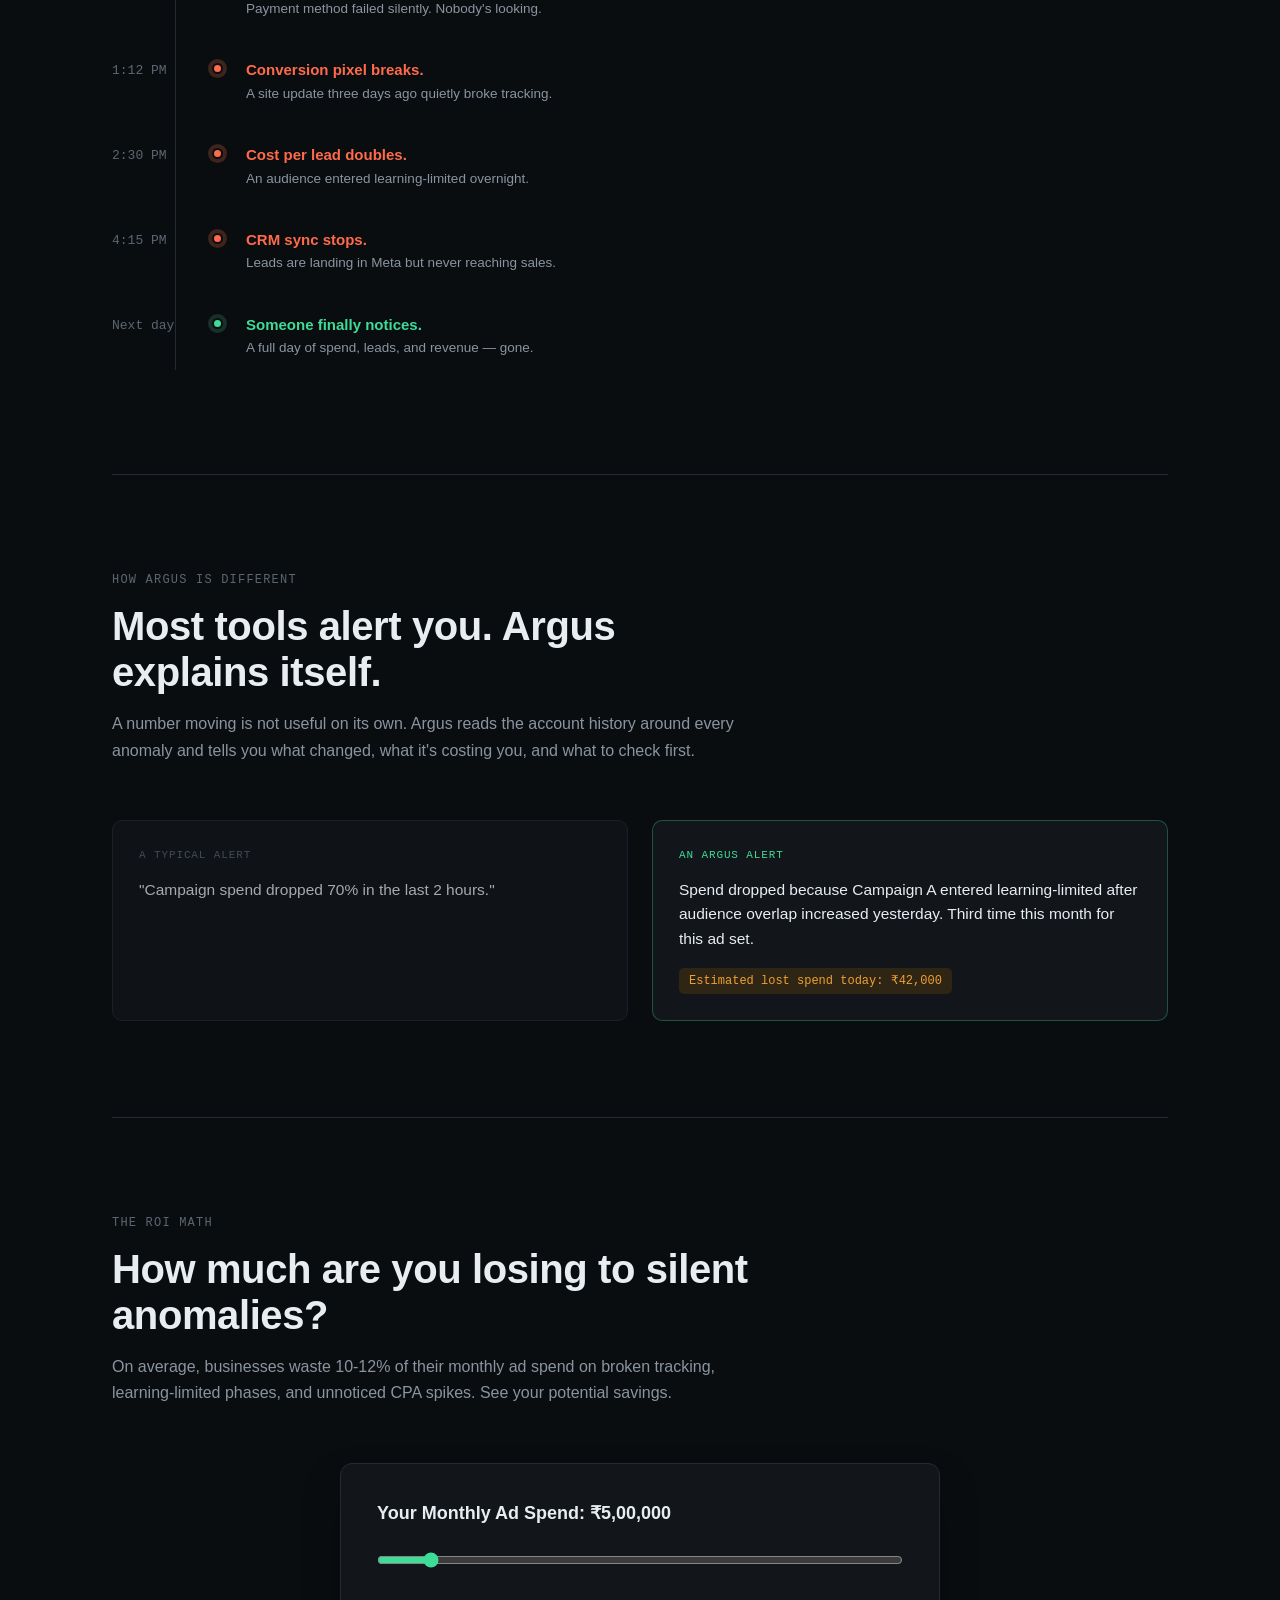
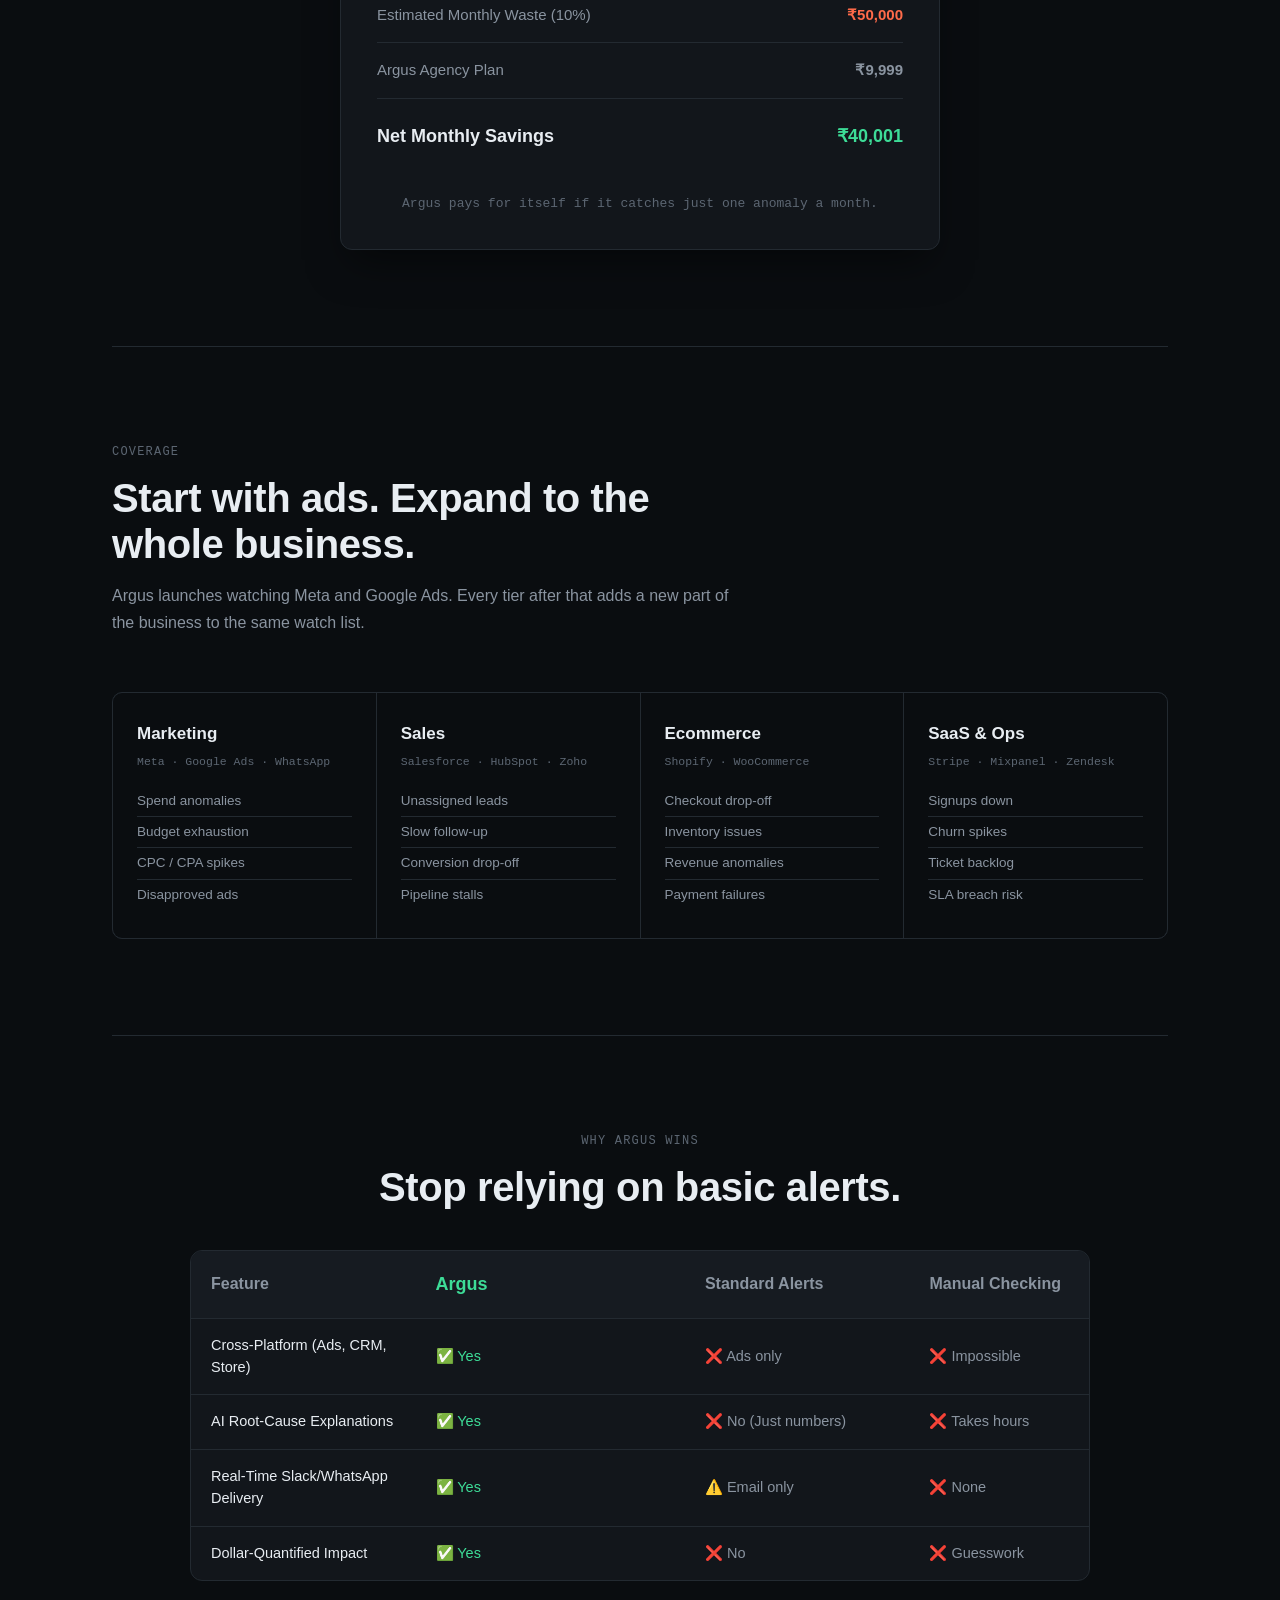
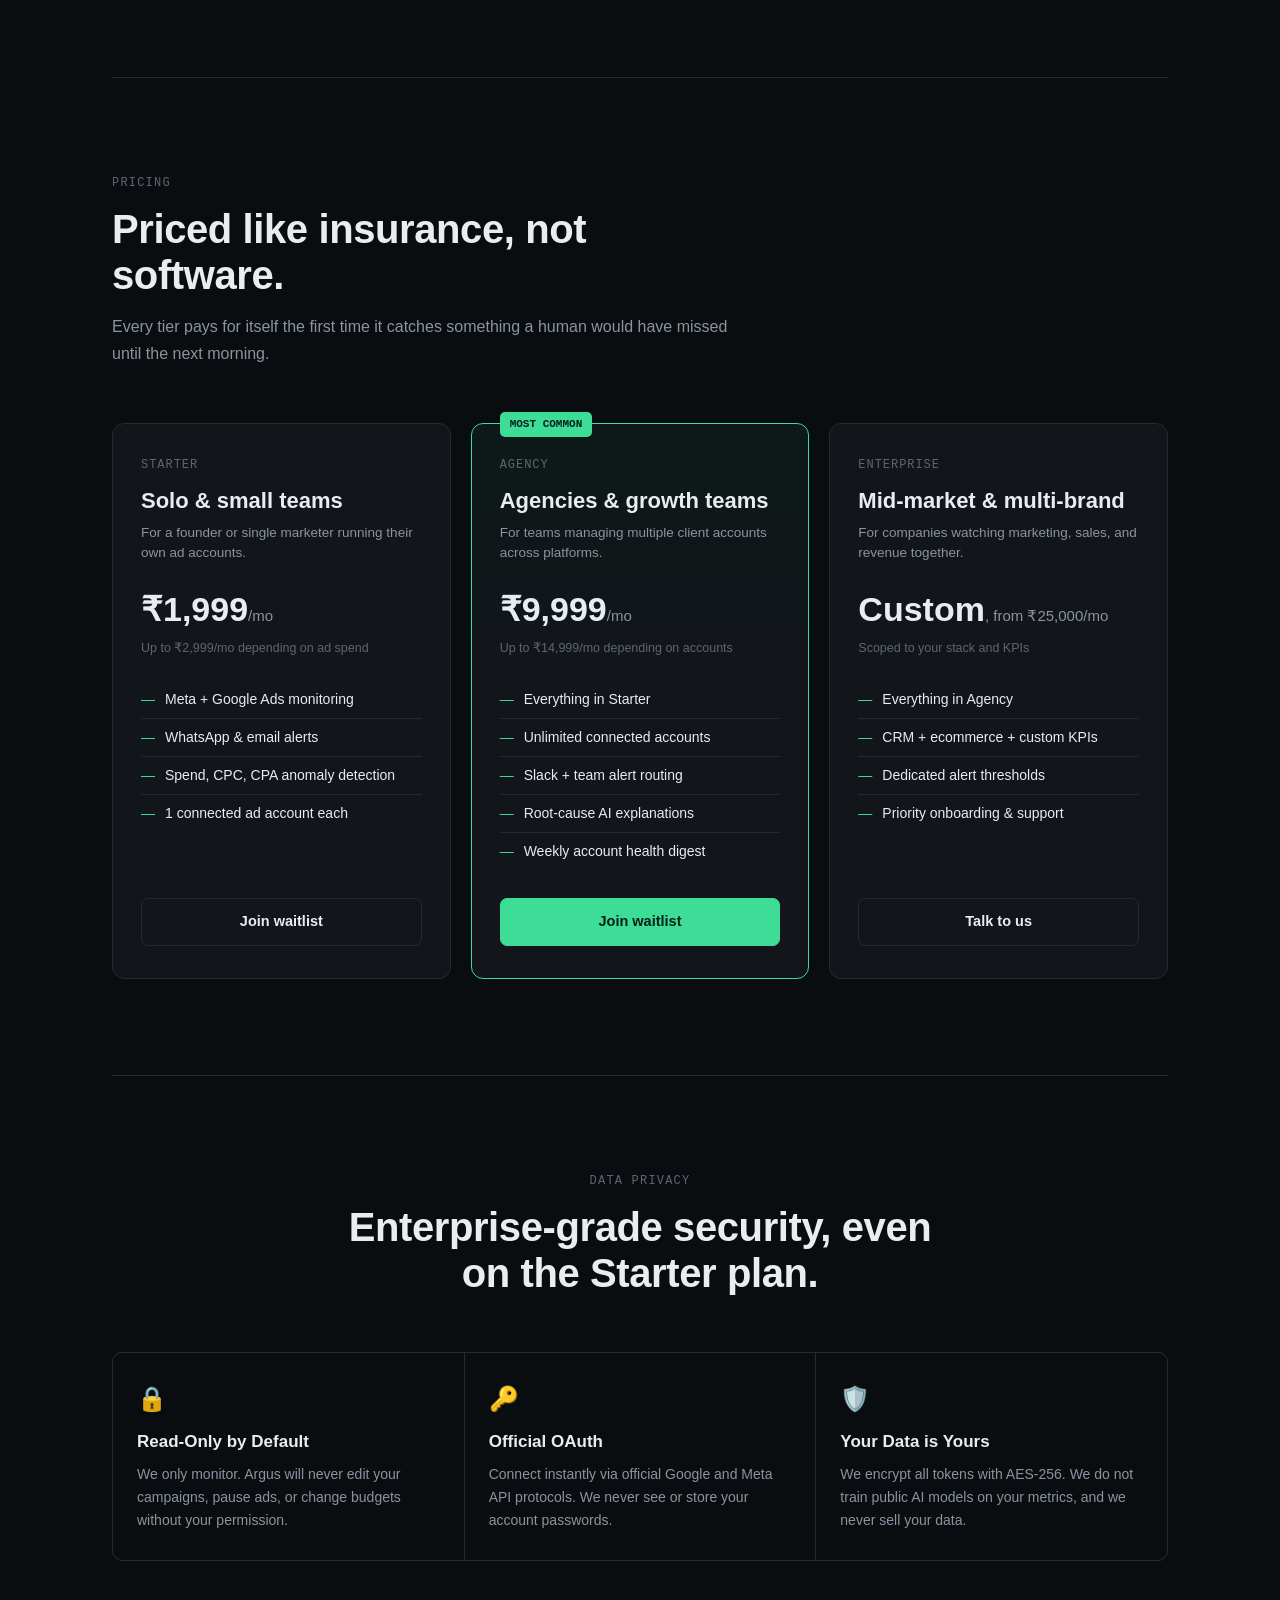
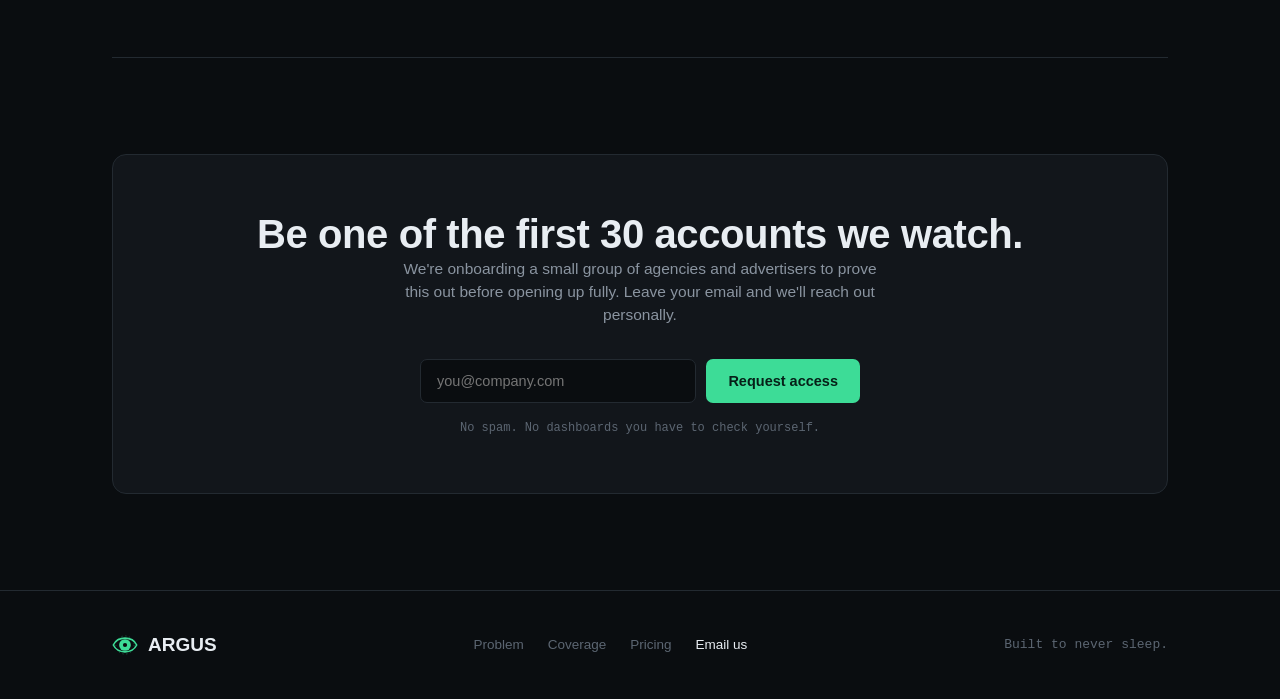
==== commit 56dda49f: "Update index.html" ====
--- a/index.html
+++ b/index.html
@@ -102,6 +102,13 @@
       <a href="#how">How it works</a>
       <a href="#coverage">Coverage</a>
       <a href="#pricing">Pricing</a>
+      <!-- ADDED: Clean Inline WhatsApp Link -->
+      <a href="https://wa.me/917382669972" target="_blank" style="color: #25D366; display: inline-flex; align-items: center; gap: 6px; font-weight: 500;">
+        <svg viewBox="0 0 24 24" width="16" height="16" fill="currentColor" style="vertical-align: middle;">
+          <path d="M17.472 14.382c-.297-.149-1.758-.867-2.03-.967-.273-.099-.471-.148-.67.15-.197.297-.767.966-.94 1.164-.173.199-.347.223-.644.075-.297-.15-1.255-.463-2.39-1.475-.888-.788-1.487-1.761-1.663-2.06-.173-.297-.018-.458.13-.606.134-.133.298-.347.446-.52.149-.174.198-.298.298-.497.099-.198.05-.371-.025-.52-.075-.149-.669-1.612-.916-2.207-.242-.579-.487-.5-.669-.51-.173-.008-.371-.01-.57-.01-.198 0-.52.074-.792.372-.272.297-1.04 1.016-1.04 2.479 0 1.462 1.065 2.875 1.213 3.074.149.198 2.096 3.2 5.077 4.487.709.306 1.262.489 1.694.625.712.227 1.36.195 1.871.118.571-.085 1.758-.719 2.006-1.413.248-.694.248-1.289.173-1.413-.074-.124-.272-.198-.57-.347m-5.421 7.403h-.004a9.87 9.87 0 01-5.031-1.378l-.361-.214-3.741.982.998-3.648-.235-.374a9.86 9.86 0 01-1.51-5.26c.001-5.45 4.436-9.884 9.888-9.884 2.64 0 5.122 1.03 6.988 2.898a9.825 9.825 0 012.893 6.994c-.003 5.45-4.437 9.884-9.885 9.884m8.413-18.297A11.815 11.815 0 0012.05 0C5.495 0 .16 5.335.157 11.892c0 2.096.547 4.142 1.588 5.945L.057 24l6.305-1.654a11.882 11.882 0 005.683 1.448h.005c6.554 0 11.89-5.335 11.893-11.893a11.821 11.821 0 00-3.48-8.413z"/>
+        </svg>
+        WhatsApp
+      </a>
       <a href="dashboard.html" class="nav-cta">Open dashboard →</a>
     </div>
   </nav>
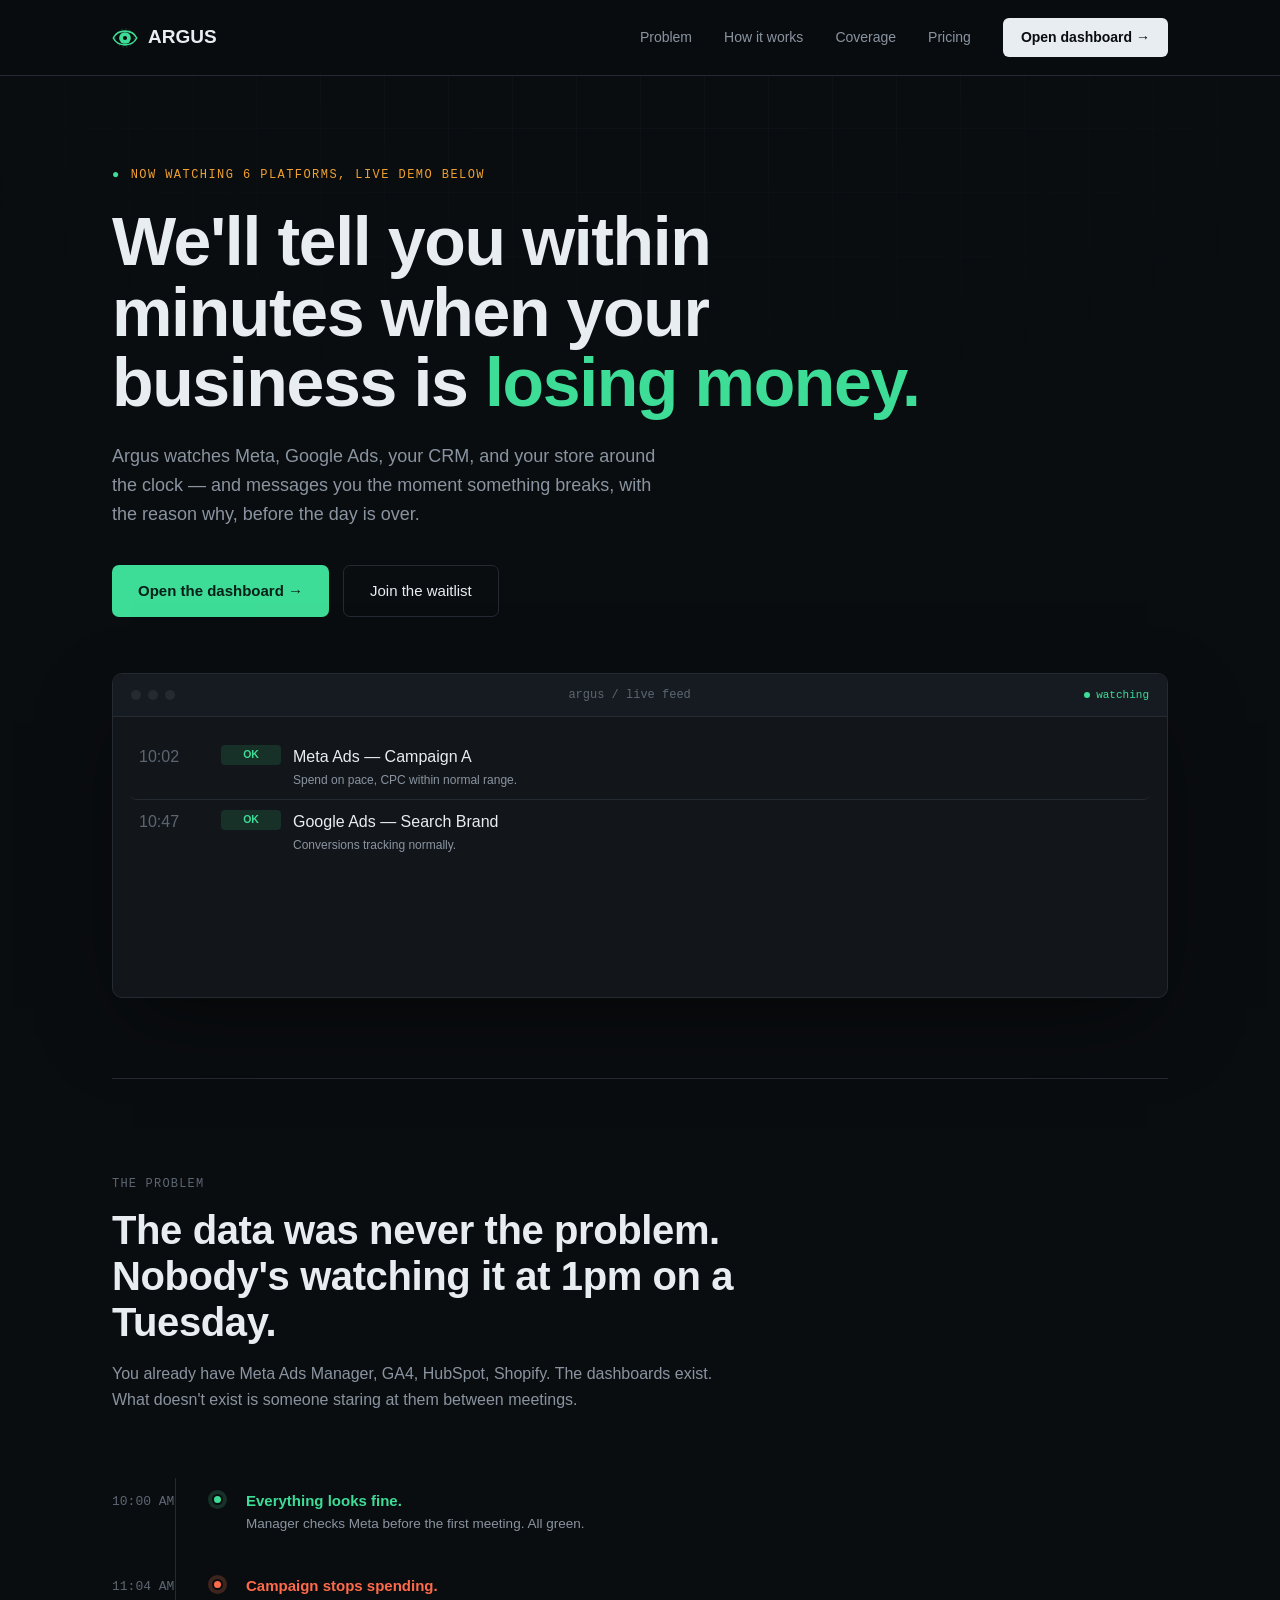
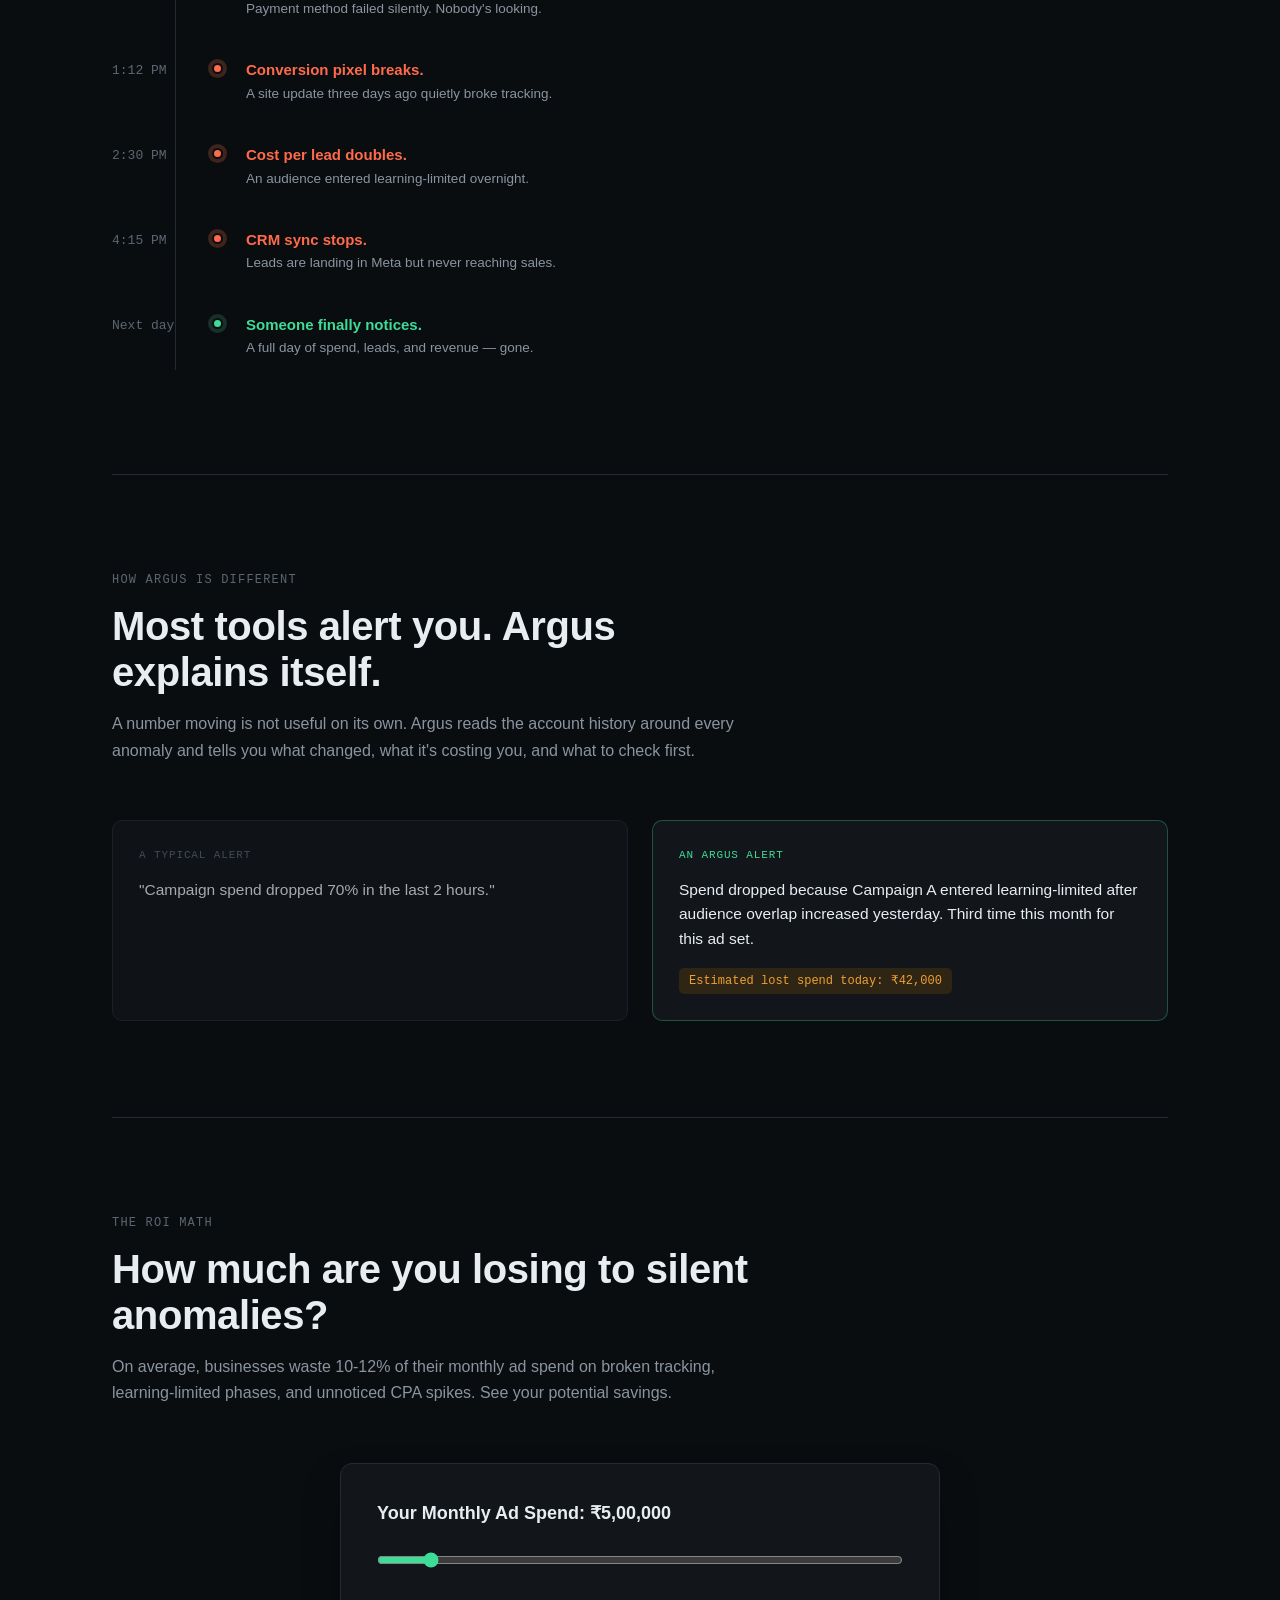
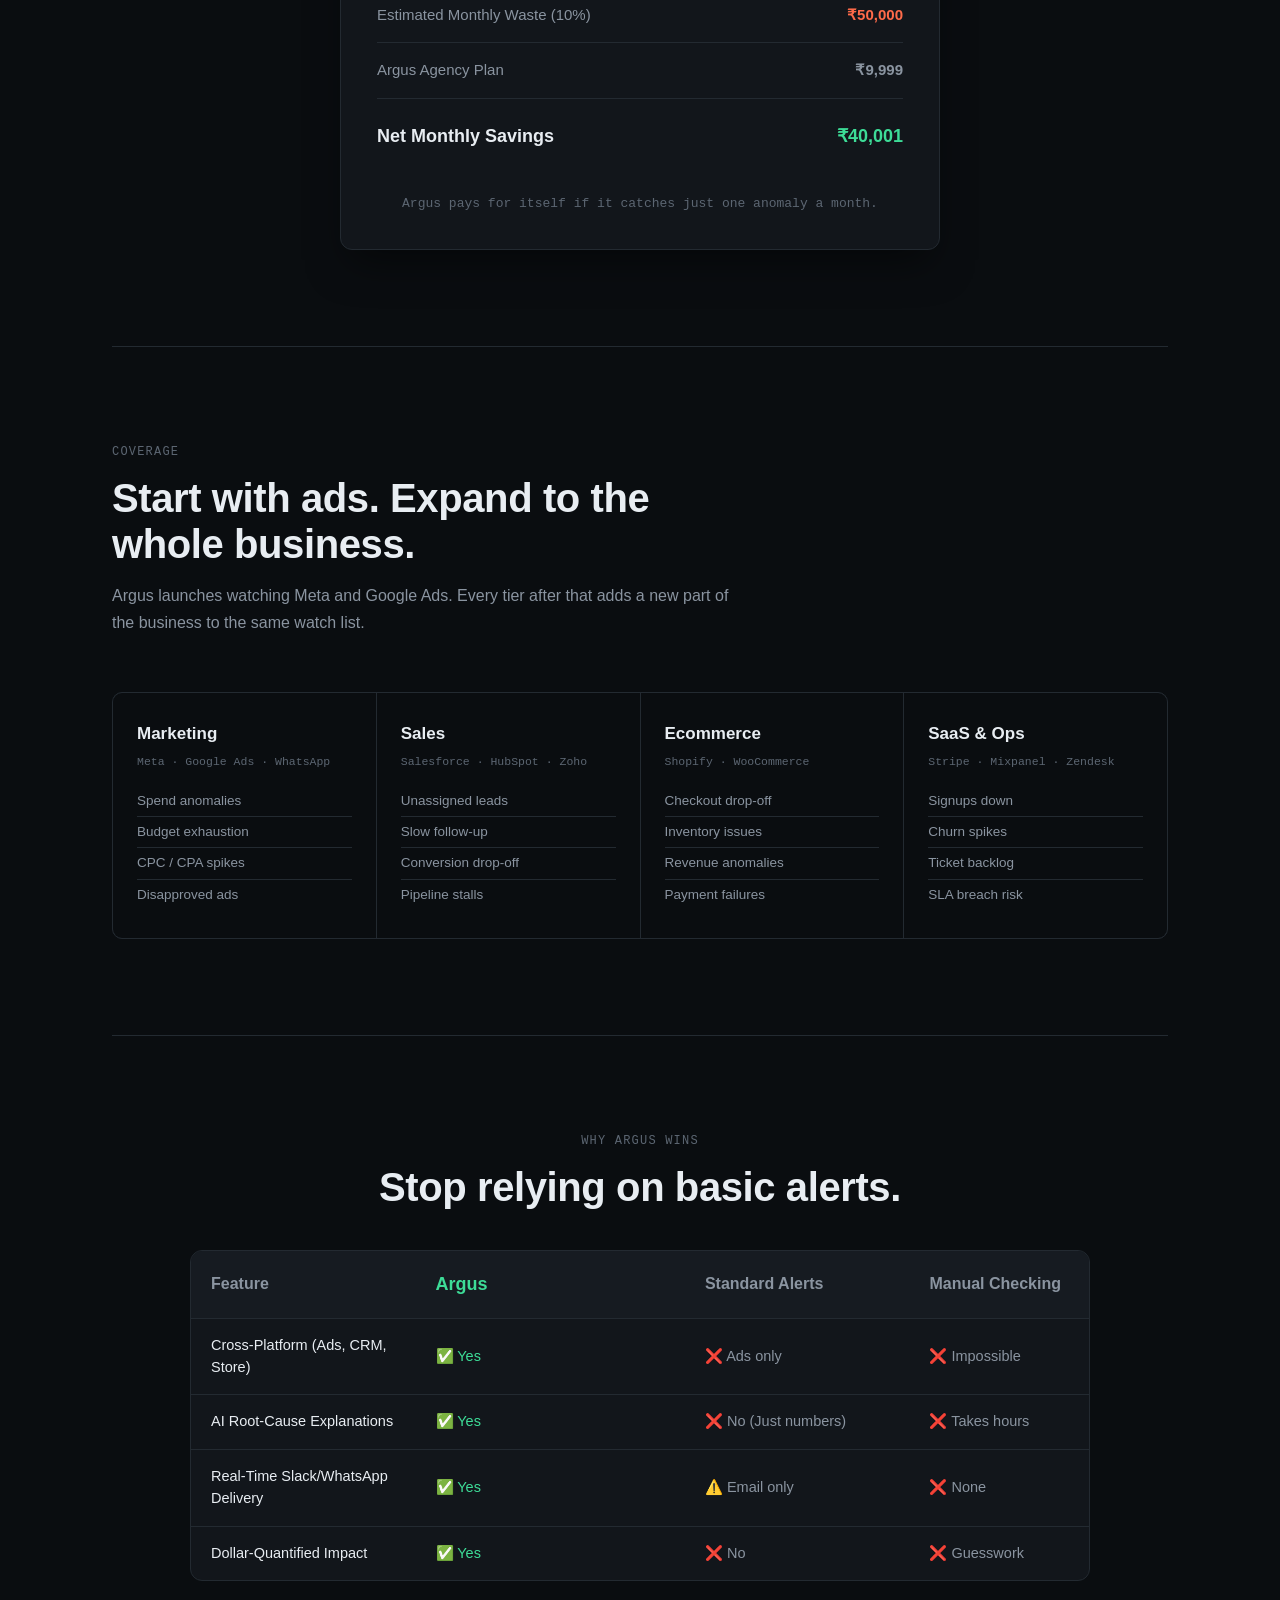
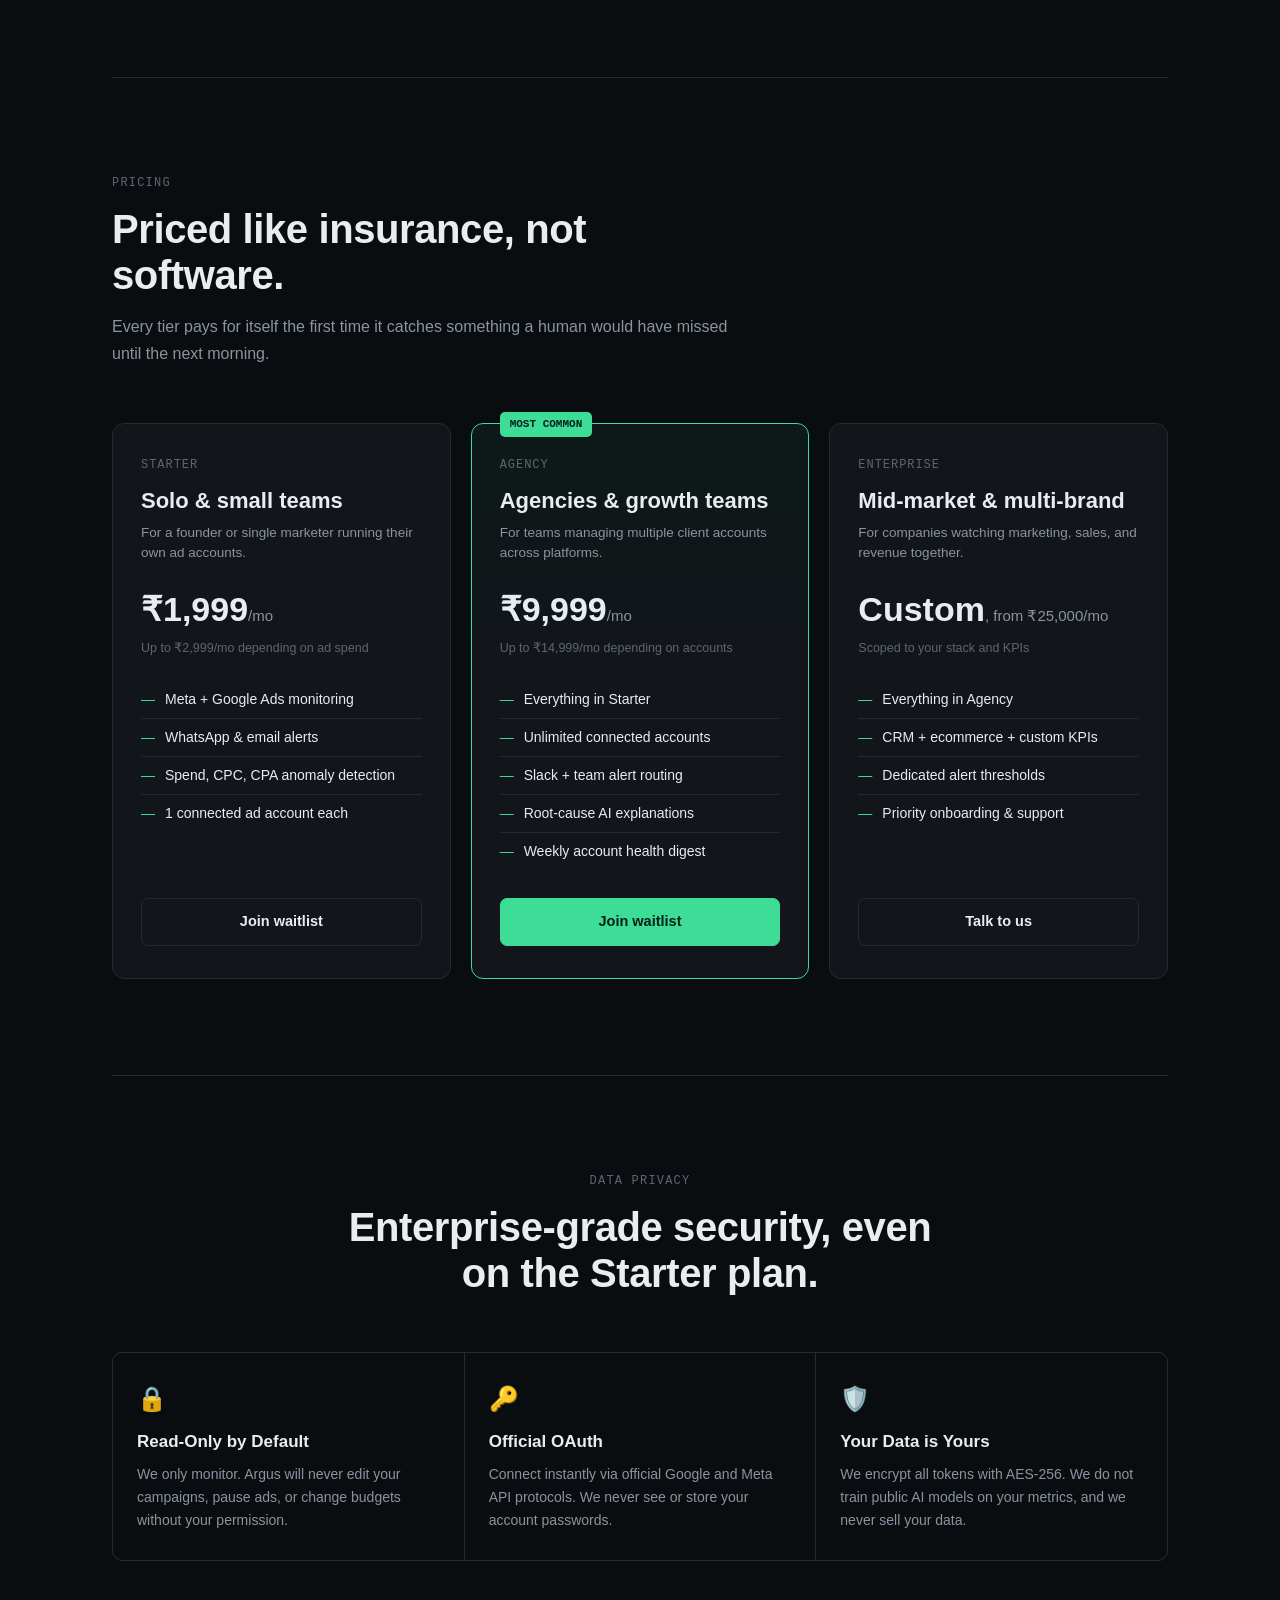
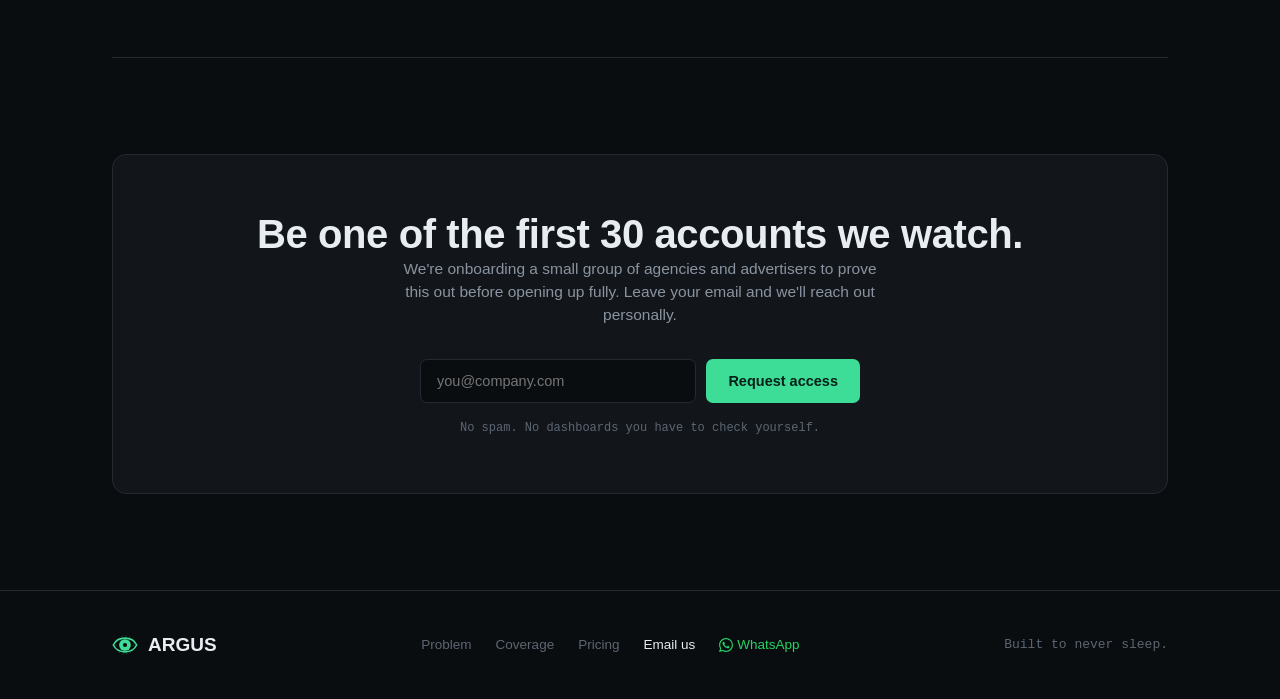
==== commit 9f553cfc: "Update index.html" ====
--- a/index.html
+++ b/index.html
@@ -102,13 +102,6 @@
       <a href="#how">How it works</a>
       <a href="#coverage">Coverage</a>
       <a href="#pricing">Pricing</a>
-      <!-- ADDED: Clean Inline WhatsApp Link -->
-      <a href="https://wa.me/917382669972" target="_blank" style="color: #25D366; display: inline-flex; align-items: center; gap: 6px; font-weight: 500;">
-        <svg viewBox="0 0 24 24" width="16" height="16" fill="currentColor" style="vertical-align: middle;">
-          <path d="M17.472 14.382c-.297-.149-1.758-.867-2.03-.967-.273-.099-.471-.148-.67.15-.197.297-.767.966-.94 1.164-.173.199-.347.223-.644.075-.297-.15-1.255-.463-2.39-1.475-.888-.788-1.487-1.761-1.663-2.06-.173-.297-.018-.458.13-.606.134-.133.298-.347.446-.52.149-.174.198-.298.298-.497.099-.198.05-.371-.025-.52-.075-.149-.669-1.612-.916-2.207-.242-.579-.487-.5-.669-.51-.173-.008-.371-.01-.57-.01-.198 0-.52.074-.792.372-.272.297-1.04 1.016-1.04 2.479 0 1.462 1.065 2.875 1.213 3.074.149.198 2.096 3.2 5.077 4.487.709.306 1.262.489 1.694.625.712.227 1.36.195 1.871.118.571-.085 1.758-.719 2.006-1.413.248-.694.248-1.289.173-1.413-.074-.124-.272-.198-.57-.347m-5.421 7.403h-.004a9.87 9.87 0 01-5.031-1.378l-.361-.214-3.741.982.998-3.648-.235-.374a9.86 9.86 0 01-1.51-5.26c.001-5.45 4.436-9.884 9.888-9.884 2.64 0 5.122 1.03 6.988 2.898a9.825 9.825 0 012.893 6.994c-.003 5.45-4.437 9.884-9.885 9.884m8.413-18.297A11.815 11.815 0 0012.05 0C5.495 0 .16 5.335.157 11.892c0 2.096.547 4.142 1.588 5.945L.057 24l6.305-1.654a11.882 11.882 0 005.683 1.448h.005c6.554 0 11.89-5.335 11.893-11.893a11.821 11.821 0 00-3.48-8.413z"/>
-        </svg>
-        WhatsApp
-      </a>
       <a href="dashboard.html" class="nav-cta">Open dashboard →</a>
     </div>
   </nav>
@@ -327,18 +320,16 @@
       <a href="#coverage">Coverage</a>
       <a href="#pricing">Pricing</a>
       <a href="mailto:srujankazipeta6@gmail.com" style="color: var(--text);">Email us</a>
+      <a href="https://wa.me/917382669972" target="_blank" style="color: #25D366; display: flex; align-items: center; gap: 4px;">
+        <svg viewBox="0 0 24 24" width="14" height="14" fill="currentColor">
+          <path d="M17.472 14.382c-.297-.149-1.758-.867-2.03-.967-.273-.099-.471-.148-.67.15-.197.297-.767.966-.94 1.164-.173.199-.347.223-.644.075-.297-.15-1.255-.463-2.39-1.475-.888-.788-1.487-1.761-1.663-2.06-.173-.297-.018-.458.13-.606.134-.133.298-.347.446-.52.149-.174.198-.298.298-.497.099-.198.05-.371-.025-.52-.075-.149-.669-1.612-.916-2.207-.242-.579-.487-.5-.669-.51-.173-.008-.371-.01-.57-.01-.198 0-.52.074-.792.372-.272.297-1.04 1.016-1.04 2.479 0 1.462 1.065 2.875 1.213 3.074.149.198 2.096 3.2 5.077 4.487.709.306 1.262.489 1.694.625.712.227 1.36.195 1.871.118.571-.085 1.758-.719 2.006-1.413.248-.694.248-1.289.173-1.413-.074-.124-.272-.198-.57-.347m-5.421 7.403h-.004a9.87 9.87 0 01-5.031-1.378l-.361-.214-3.741.982.998-3.648-.235-.374a9.86 9.86 0 01-1.51-5.26c.001-5.45 4.436-9.884 9.888-9.884 2.64 0 5.122 1.03 6.988 2.898a9.825 9.825 0 012.893 6.994c-.003 5.45-4.437 9.884-9.885 9.884m8.413-18.297A11.815 11.815 0 0012.05 0C5.495 0 .16 5.335.157 11.892c0 2.096.547 4.142 1.588 5.945L.057 24l6.305-1.654a11.882 11.882 0 005.683 1.448h.005c6.554 0 11.89-5.335 11.893-11.893a11.821 11.821 0 00-3.48-8.413z"/>
+        </svg>
+        WhatsApp
+      </a>
     </div>
     <div style="font-size:13px;color:var(--muted-2);font-family:var(--mono);">Built to never sleep.</div>
   </div>
 </footer>
 
 <script src="js/site.js"></script>
-  <!-- ADDED: WhatsApp Floating Button -->
-  <a href="https://wa.me/917382669972" target="_blank" class="wa-float" aria-label="Chat with us on WhatsApp">
-    <svg viewBox="0 0 24 24" width="28" height="28" fill="currentColor">
-      <path d="M17.472 14.382c-.297-.149-1.758-.867-2.03-.967-.273-.099-.471-.148-.67.15-.197.297-.767.966-.94 1.164-.173.199-.347.223-.644.075-.297-.15-1.255-.463-2.39-1.475-.888-.788-1.487-1.761-1.663-2.06-.173-.297-.018-.458.13-.606.134-.133.298-.347.446-.52.149-.174.198-.298.298-.497.099-.198.05-.371-.025-.52-.075-.149-.669-1.612-.916-2.207-.242-.579-.487-.5-.669-.51-.173-.008-.371-.01-.57-.01-.198 0-.52.074-.792.372-.272.297-1.04 1.016-1.04 2.479 0 1.462 1.065 2.875 1.213 3.074.149.198 2.096 3.2 5.077 4.487.709.306 1.262.489 1.694.625.712.227 1.36.195 1.871.118.571-.085 1.758-.719 2.006-1.413.248-.694.248-1.289.173-1.413-.074-.124-.272-.198-.57-.347m-5.421 7.403h-.004a9.87 9.87 0 01-5.031-1.378l-.361-.214-3.741.982.998-3.648-.235-.374a9.86 9.86 0 01-1.51-5.26c.001-5.45 4.436-9.884 9.888-9.884 2.64 0 5.122 1.03 6.988 2.898a9.825 9.825 0 012.893 6.994c-.003 5.45-4.437 9.884-9.885 9.884m8.413-18.297A11.815 11.815 0 0012.05 0C5.495 0 .16 5.335.157 11.892c0 2.096.547 4.142 1.588 5.945L.057 24l6.305-1.654a11.882 11.882 0 005.683 1.448h.005c6.554 0 11.89-5.335 11.893-11.893a11.821 11.821 0 00-3.48-8.413z"/>
-    </svg>
-    Chat with us
-  </a>
-</body>
-</html>
+  
--- a/css/styles.css
+++ b/css/styles.css
@@ -208,6 +208,8 @@
 .ok-text { color: var(--ok); }
 .calc-note { text-align: center; font-size: 13px; color: var(--muted-2); margin-top: 28px; font-family: var(--mono); }
 
-/* ---------- WHATSAPP FLOAT ---------- */
-.wa-float { position: fixed; bottom: 24px; left: 24px; background: #25D366; color: #000; font-weight: 600; font-size: 14px; padding: 12px 20px; border-radius: 50px; display: flex; align-items: center; gap: 8px; box-shadow: 0 10px 25px -5px rgba(37, 211, 102, 0.4); transition: transform 0.2s, box-shadow 0.2s; z-index: 100; font-family: var(--body); }
-.wa-float:hover { transform: translateY(-3px); box-shadow: 0 15px 30px -5px rgba(37, 211, 102, 0.6); }
+/* ---------- NAVIGATION WHATSAPP STYLE ---------- */
+.nav-links a[href*="wa.me"]:hover {
+  opacity: 0.85;
+  transform: scale(1.02);
+}
